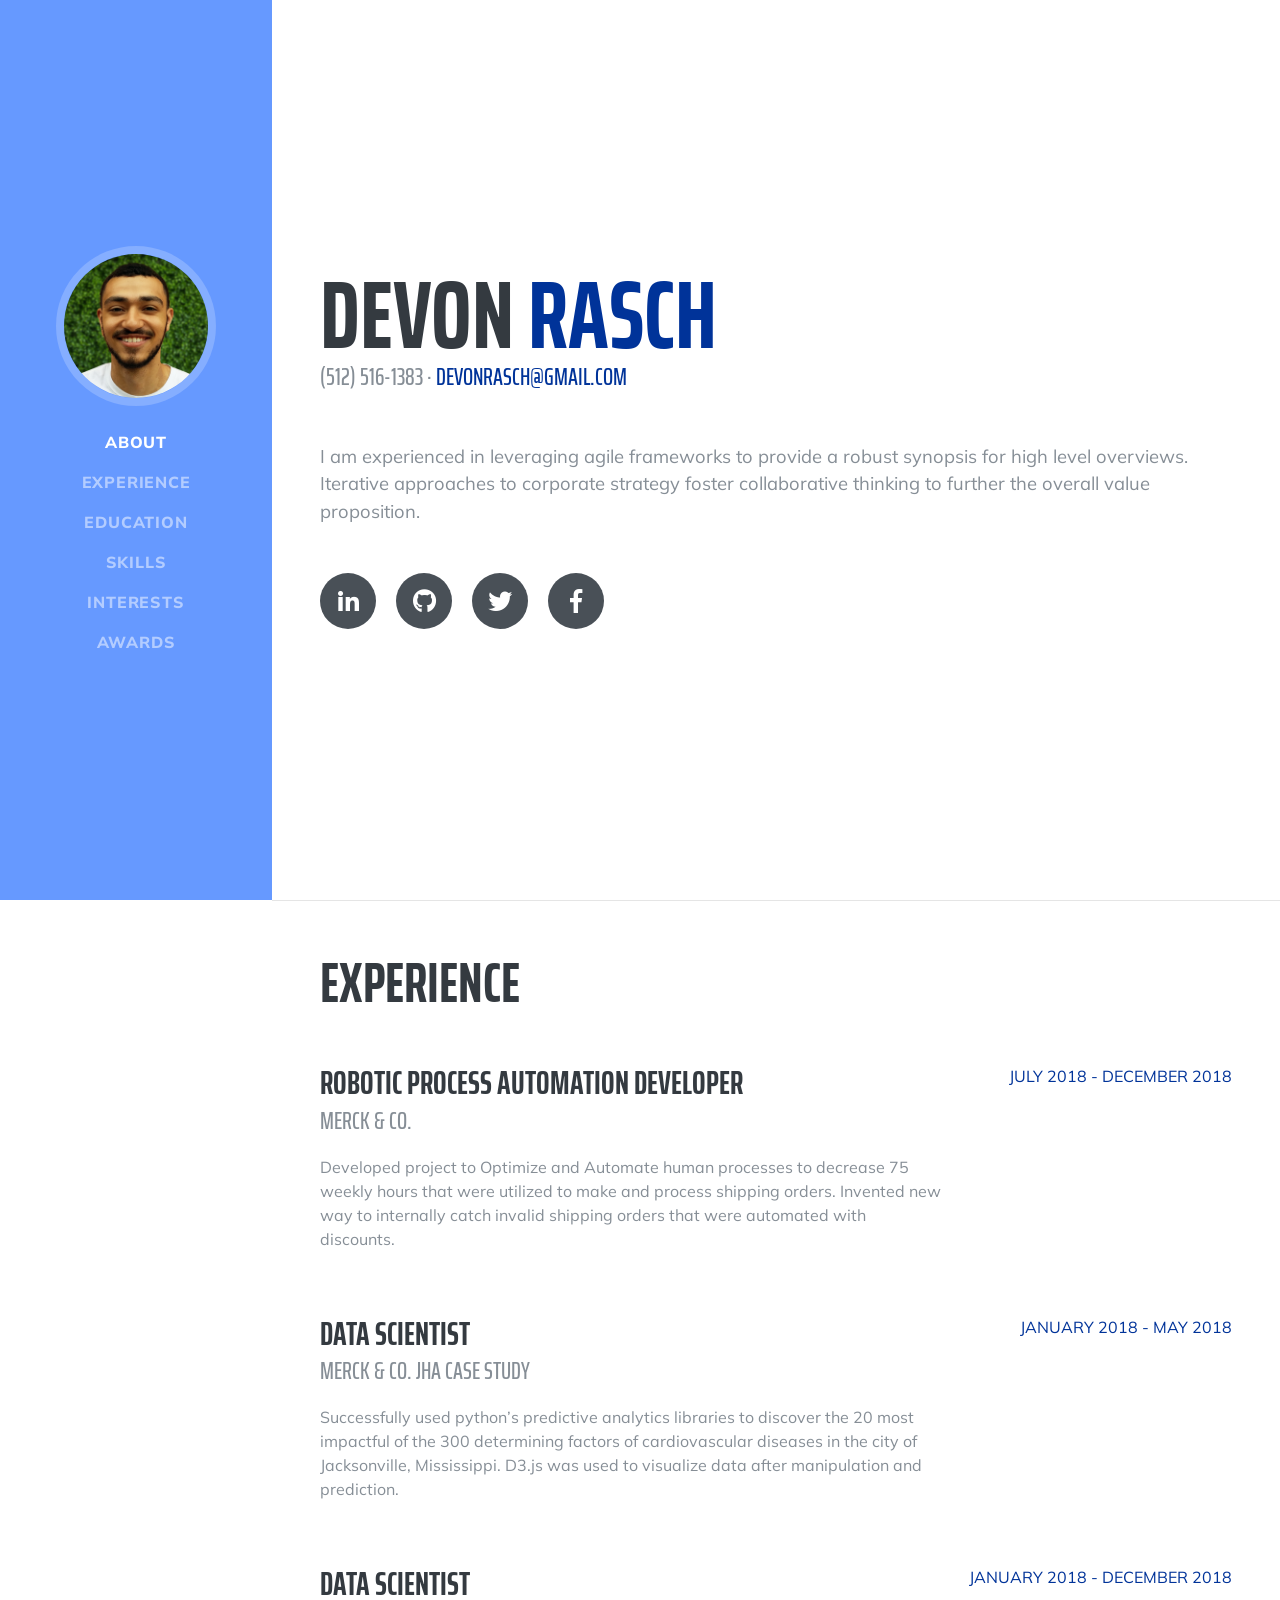
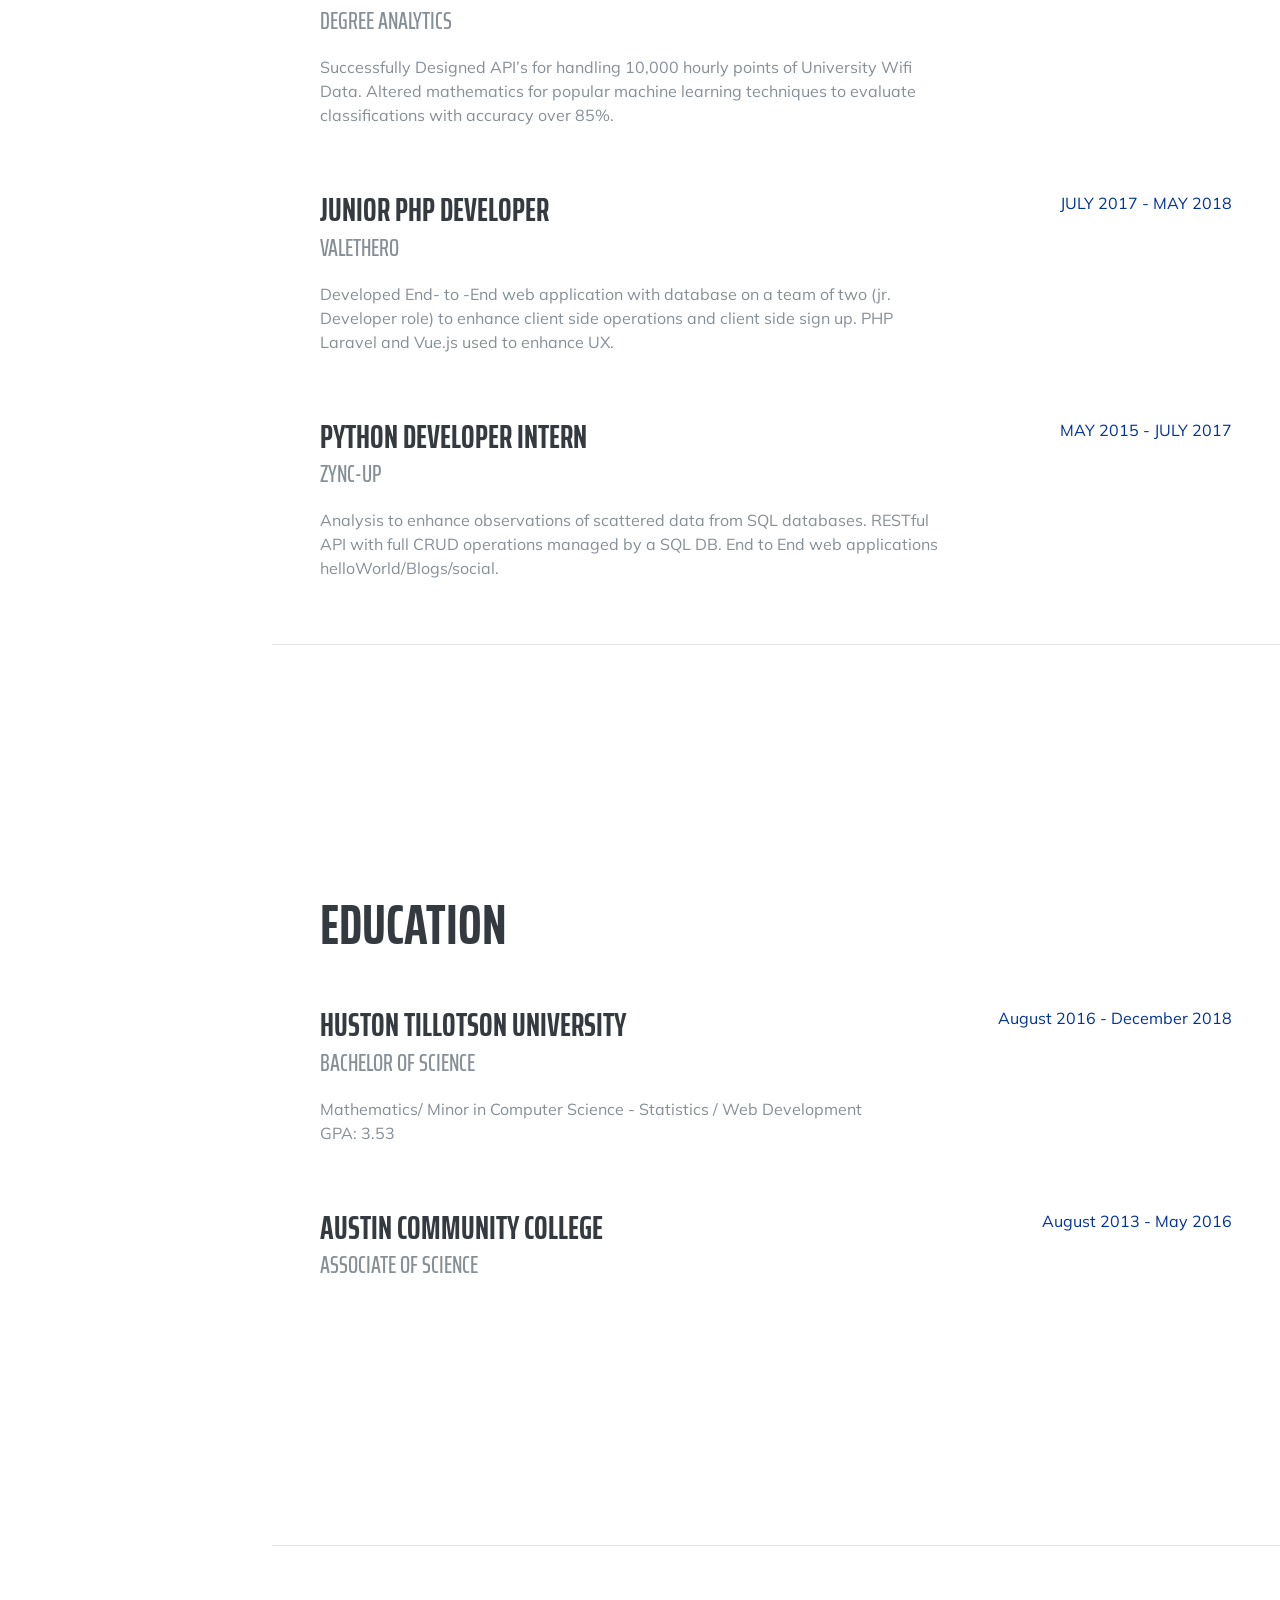
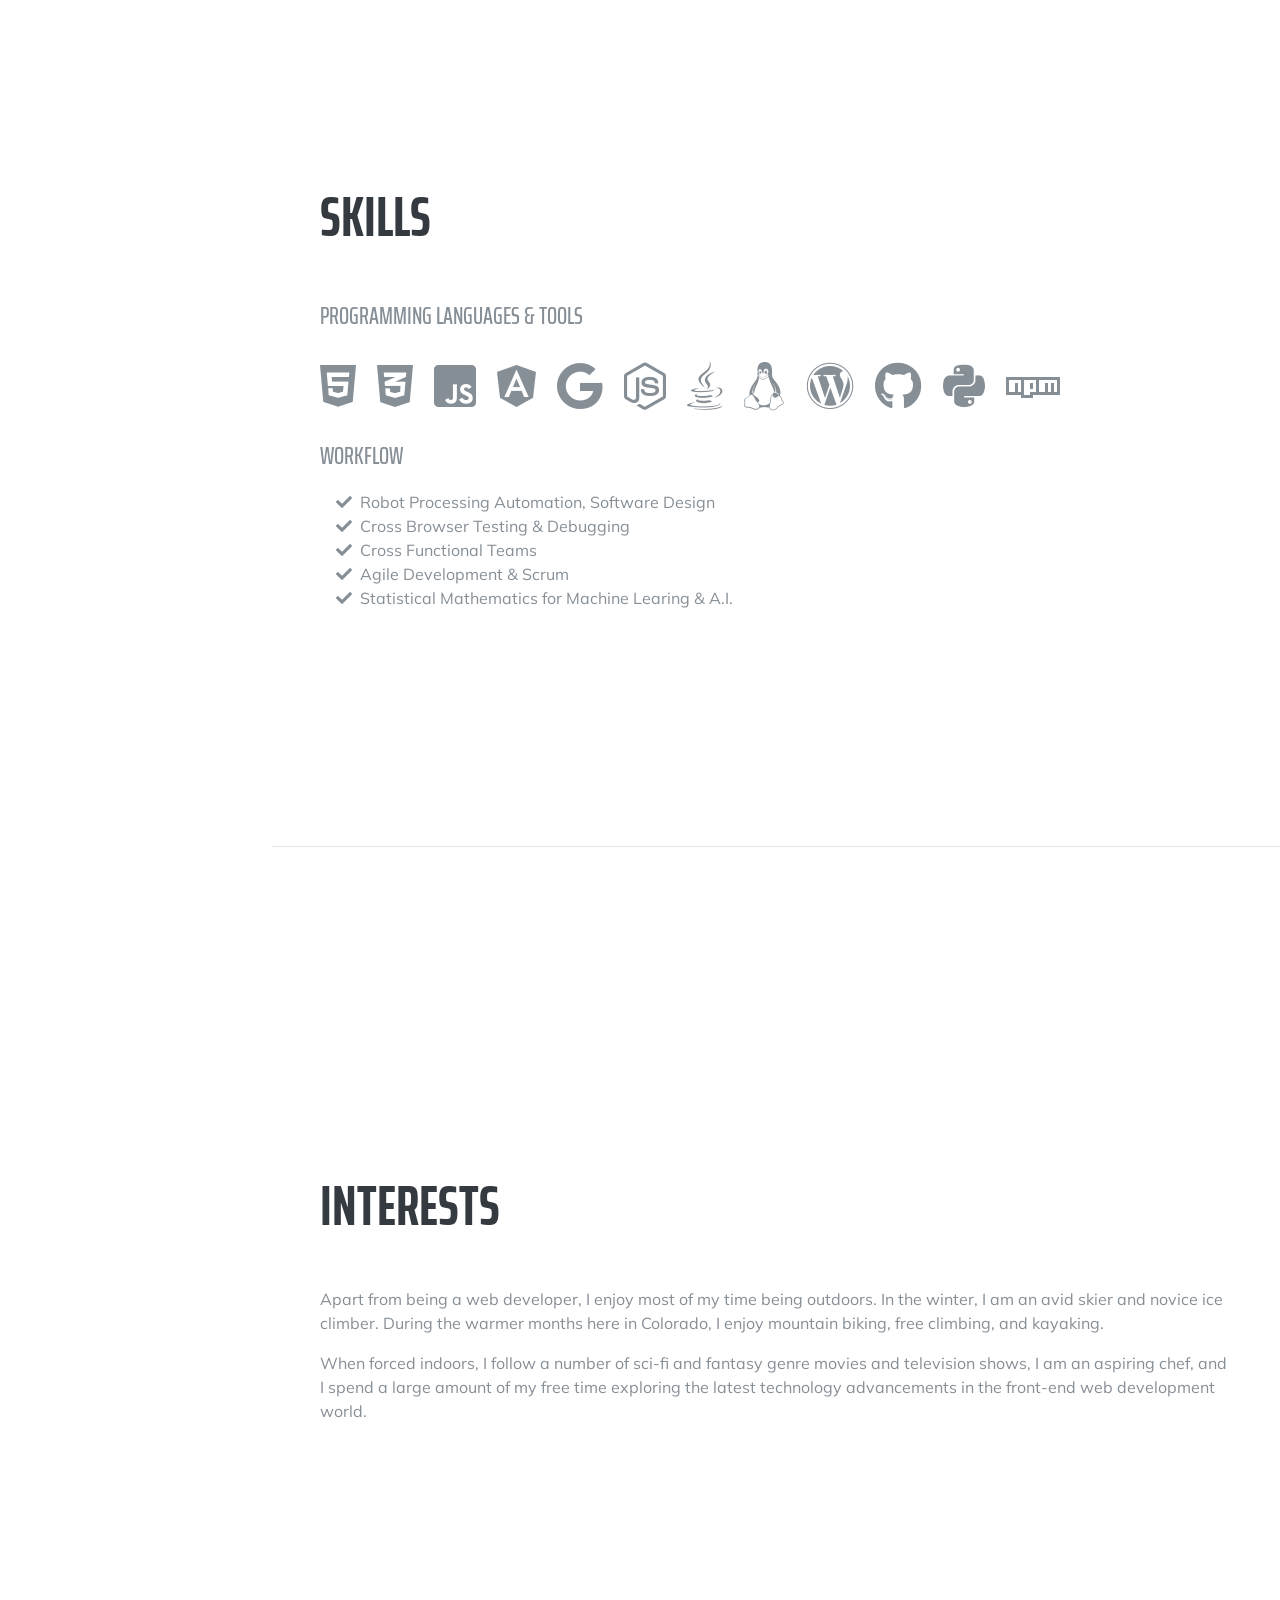
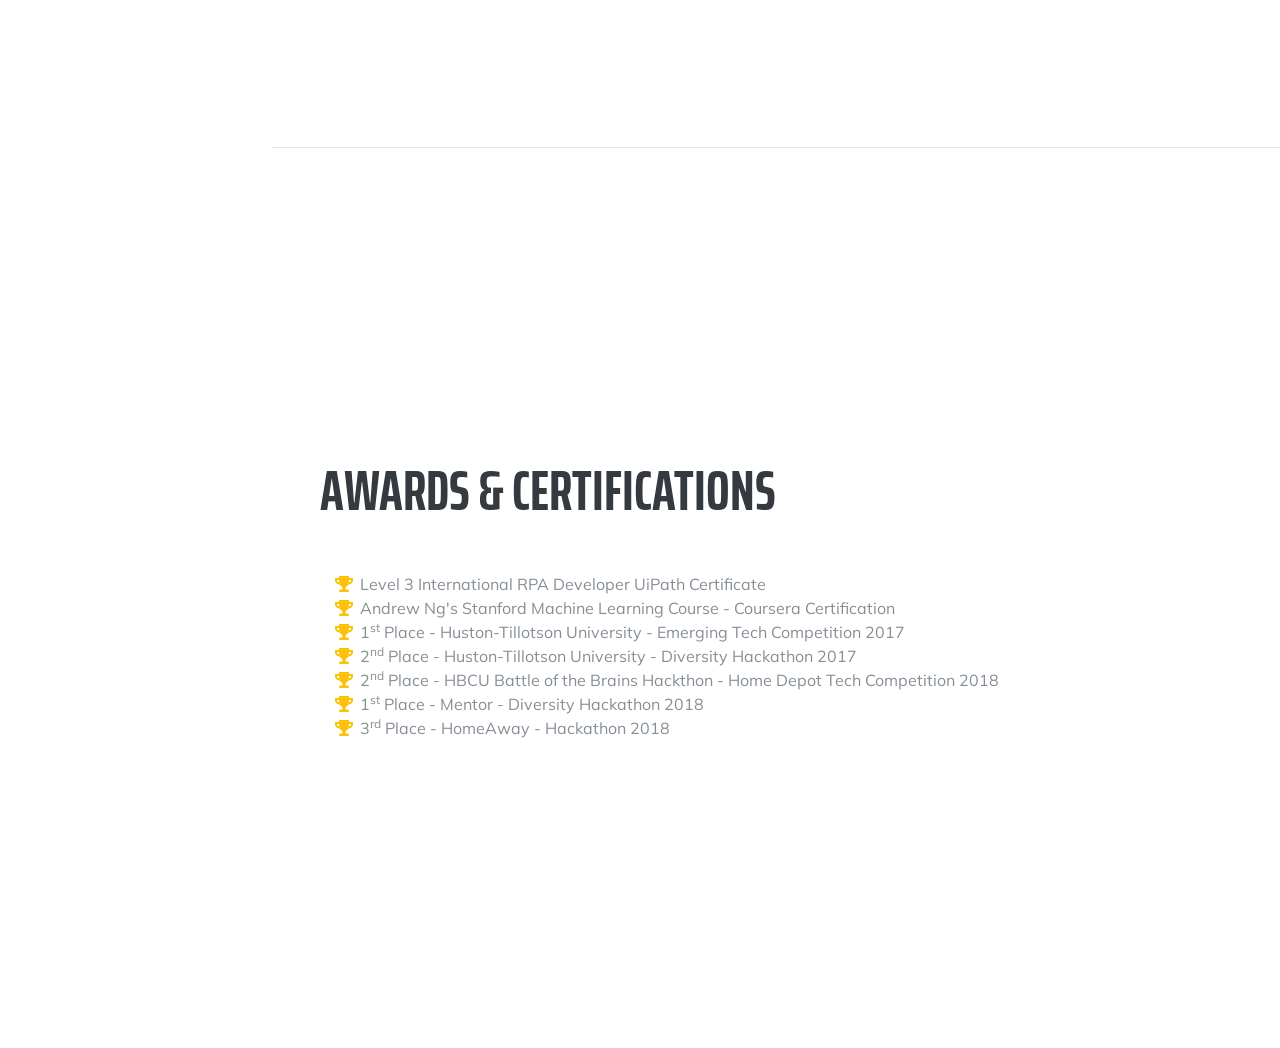
==== index.html @ e02f8abd "deleted address" ====
<!DOCTYPE html>
<html lang="en">

  <head>

    <meta charset="utf-8">
    <meta name="viewport" content="width=device-width, initial-scale=1, shrink-to-fit=no">
    <meta name="description" content="">
    <meta name="author" content="">

    <title>Resume - DeVon Rasch</title>

    <!-- Bootstrap core CSS -->
    <link href="vendor/bootstrap/css/bootstrap.min.css" rel="stylesheet">

    <!-- Custom fonts for this template -->
    <link href="https://fonts.googleapis.com/css?family=Saira+Extra+Condensed:500,700" rel="stylesheet">
    <link href="https://fonts.googleapis.com/css?family=Muli:400,400i,800,800i" rel="stylesheet">
    <link href="vendor/fontawesome-free/css/all.min.css" rel="stylesheet">

    <!-- Custom styles for this template -->
    <link href="css/resume.min.css" rel="stylesheet">

  </head>

  <body id="page-top">

    <nav class="navbar navbar-expand-lg navbar-dark bg-primary fixed-top" id="sideNav">
      <a class="navbar-brand js-scroll-trigger" href="#page-top">
        <span class="d-block d-lg-none">DeVon Rasch</span>
        <span class="d-none d-lg-block">
          <img class="img-fluid img-profile rounded-circle mx-auto mb-2" src="img/gh_profile.png" alt="">
        </span>
      </a>
      <button class="navbar-toggler" type="button" data-toggle="collapse" data-target="#navbarSupportedContent" aria-controls="navbarSupportedContent" aria-expanded="false" aria-label="Toggle navigation">
        <span class="navbar-toggler-icon"></span>
      </button>
      <div class="collapse navbar-collapse" id="navbarSupportedContent">
        <ul class="navbar-nav">
          <li class="nav-item">
            <a class="nav-link js-scroll-trigger" href="#about">About</a>
          </li>
          <li class="nav-item">
            <a class="nav-link js-scroll-trigger" href="#experience">Experience</a>
          </li>
          <li class="nav-item">
            <a class="nav-link js-scroll-trigger" href="#education">Education</a>
          </li>
          <li class="nav-item">
            <a class="nav-link js-scroll-trigger" href="#skills">Skills</a>
          </li>
          <li class="nav-item">
            <a class="nav-link js-scroll-trigger" href="#interests">Interests</a>
          </li>
          <li class="nav-item">
            <a class="nav-link js-scroll-trigger" href="#awards">Awards</a>
          </li>
        </ul>
      </div>
    </nav>

    <div class="container-fluid p-0">

      <section class="resume-section p-3 p-lg-5 d-flex d-column" id="about">
        <div class="my-auto">
          <h1 class="mb-0">DeVon
            <span class="text-primary">Rasch</span>
          </h1>
          <div class="subheading mb-5">(512) 516-1383 ·
            <a href="mailto:name@email.com">devonrasch@gmail.com</a>
          </div>
          <p class="lead mb-5">I am experienced in leveraging agile frameworks to provide a robust synopsis for high level overviews. Iterative approaches to corporate strategy foster collaborative thinking to further the overall value proposition.</p>
          <div class="social-icons">
            <a href="https://www.linkedin.com/in/devonrayrasch/">
              <i class="fab fa-linkedin-in"></i>
            </a>
            <a href="https://www.github.com/zudevon">
              <i class="fab fa-github"></i>
            </a>
            <a href="#">
              <i class="fab fa-twitter"></i>
            </a>
            <a href="https://www.facebook.com/Websites-by-DeVon-212711112813409/?view_public_for=212711112813409">
              <i class="fab fa-facebook-f"></i>
            </a>
          </div>
        </div>
      </section>

      <hr class="m-0">

      <section class="resume-section p-3 p-lg-5 d-flex flex-column" id="experience">
        <div class="my-auto">
          <h2 class="mb-5">Experience</h2>

          <div class="resume-item d-flex flex-column flex-md-row mb-5">
            <div class="resume-content mr-auto">
              <h3 class="mb-0">Robotic Process Automation Developer</h3>
              <div class="subheading mb-3">Merck & Co.</div>
              <p>Developed project to Optimize and Automate human processes to decrease 75 weekly hours that were utilized to make and process shipping orders. Invented new way to internally catch invalid shipping orders that were automated with discounts.</p>
            </div>
            <div class="resume-date text-md-right">
              <span class="text-primary">JULY 2018 - DECEMBER 2018</span>
            </div>
          </div>

          <div class="resume-item d-flex flex-column flex-md-row mb-5">
            <div class="resume-content mr-auto">
              <h3 class="mb-0">Data Scientist</h3>
              <div class="subheading mb-3">Merck & Co. JHA Case Study</div>
              <p>Successfully used python’s predictive analytics libraries to discover the 20 most impactful of the 300 determining factors of cardiovascular diseases in the city of Jacksonville, Mississippi. D3.js was used to visualize data after manipulation and prediction.</p>
            </div>
            <div class="resume-date text-md-right">
              <span class="text-primary">JANUARY 2018 - MAY 2018</span>
            </div>
          </div>

          <div class="resume-item d-flex flex-column flex-md-row mb-5">
            <div class="resume-content mr-auto">
              <h3 class="mb-0">Data Scientist</h3>
              <div class="subheading mb-3">Degree Analytics</div>
              <p>Successfully Designed API’s for handling 10,000 hourly points of University Wifi Data.
              Altered mathematics for popular machine learning techniques to evaluate classifications with accuracy over 85%. </p>
            </div>
            <div class="resume-date text-md-right">
              <span class="text-primary">JANUARY 2018 - DECEMBER 2018</span>
            </div>
          </div>

          <div class="resume-item d-flex flex-column flex-md-row mb-5">
            <div class="resume-content mr-auto">
              <h3 class="mb-0">Junior PHP Developer</h3>
              <div class="subheading mb-3">ValetHero</div>
              <p>Developed End- to -End web application with database on a team of two (jr. Developer role) to enhance client side operations and client side sign up. PHP Laravel and Vue.js used to enhance UX.</p>
            </div>
            <div class="resume-date text-md-right">
              <span class="text-primary">JULY 2017 - MAY 2018</span>
            </div>
          </div>

          <div class="resume-item d-flex flex-column flex-md-row">
            <div class="resume-content mr-auto">
              <h3 class="mb-0">Python Developer Intern</h3>
              <div class="subheading mb-3">Zync-Up</div>
              <p>Analysis to enhance observations of scattered data from SQL databases. RESTful API with full CRUD operations managed by a SQL DB. End to End web applications helloWorld/Blogs/social.</p>
            </div>
            <div class="resume-date text-md-right">
              <span class="text-primary">MAY 2015 - JULY 2017</span>
            </div>
          </div>

        </div>

      </section>

      <hr class="m-0">

      <section class="resume-section p-3 p-lg-5 d-flex flex-column" id="education">
        <div class="my-auto">
          <h2 class="mb-5">Education</h2>

          <div class="resume-item d-flex flex-column flex-md-row mb-5">
            <div class="resume-content mr-auto">
              <h3 class="mb-0">Huston Tillotson University</h3>
              <div class="subheading mb-3">Bachelor of Science</div>
              <div>Mathematics/ Minor in Computer Science - Statistics / Web Development</div>
              <p>GPA: 3.53</p>
            </div>
            <div class="resume-date text-md-right">
              <span class="text-primary">August 2016 - December 2018</span>
            </div>
          </div>

          <div class="resume-item d-flex flex-column flex-md-row">
            <div class="resume-content mr-auto">
              <h3 class="mb-0">Austin Community College</h3>
              <div class="subheading mb-3">Associate of Science</div>
              <p></p>
            </div>
            <div class="resume-date text-md-right">
              <span class="text-primary">August 2013 - May 2016</span>
            </div>
          </div>

        </div>
      </section>

      <hr class="m-0">

      <section class="resume-section p-3 p-lg-5 d-flex flex-column" id="skills">
        <div class="my-auto">
          <h2 class="mb-5">Skills</h2>

          <div class="subheading mb-3">Programming Languages &amp; Tools</div>
          <ul class="list-inline dev-icons">
            <li class="list-inline-item">
              <i class="fab fa-html5"></i>
            </li>
            <li class="list-inline-item">
              <i class="fab fa-css3-alt"></i>
            </li>
            <li class="list-inline-item">
              <i class="fab fa-js-square"></i>
            </li>
            <li class="list-inline-item">
              <i class="fab fa-angular"></i>
            </li>
            <li class="list-inline-item">
              <i class="fab fa-google"></i>
            </li>
            <li class="list-inline-item">
              <i class="fab fa-node-js"></i>
            </li>
            <li class="list-inline-item">
              <i class="fab fa-java"></i>
            </li>
            <li class="list-inline-item">
              <i class="fab fa-linux"></i>
            </li>
            <li class="list-inline-item">
              <i class="fab fa-wordpress"></i>
            </li>
            <li class="list-inline-item">
              <i class="fab fa-github"></i>
            </li>
            <li class="list-inline-item">
              <i class="fab fa-python"></i>
            </li>
            <li class="list-inline-item">
              <i class="fab fa-npm"></i>
            </li>
          </ul>

          <div class="subheading mb-3">Workflow</div>
          <ul class="fa-ul mb-0">
            <li>
              <i class="fa-li fa fa-check"></i>
              Robot Processing Automation, Software Design</li>
            <li>
              <i class="fa-li fa fa-check"></i>
              Cross Browser Testing &amp; Debugging</li>
            <li>
              <i class="fa-li fa fa-check"></i>
              Cross Functional Teams</li>
            <li>
              <i class="fa-li fa fa-check"></i>
              Agile Development &amp; Scrum</li>
            <li>
              <i class="fa-li fa fa-check"></i>
              Statistical Mathematics for Machine Learing &amp; A.I.</li>
          </ul>
        </div>
      </section>

      <hr class="m-0">

      <section class="resume-section p-3 p-lg-5 d-flex flex-column" id="interests">
        <div class="my-auto">
          <h2 class="mb-5">Interests</h2>
          <p>Apart from being a web developer, I enjoy most of my time being outdoors. In the winter, I am an avid skier and novice ice climber. During the warmer months here in Colorado, I enjoy mountain biking, free climbing, and kayaking.</p>
          <p class="mb-0">When forced indoors, I follow a number of sci-fi and fantasy genre movies and television shows, I am an aspiring chef, and I spend a large amount of my free time exploring the latest technology advancements in the front-end web development world.</p>
        </div>
      </section>

      <hr class="m-0">

      <section class="resume-section p-3 p-lg-5 d-flex flex-column" id="awards">
        <div class="my-auto">
          <h2 class="mb-5">Awards &amp; Certifications</h2>
          <ul class="fa-ul mb-0">
            <li>
              <i class="fa-li fa fa-trophy text-warning"></i>
              Level 3 International RPA Developer UiPath Certificate</li>
            <li>
              <i class="fa-li fa fa-trophy text-warning"></i>
              Andrew Ng's Stanford Machine Learning Course - Coursera Certification</li>
            <li>
              <i class="fa-li fa fa-trophy text-warning"></i>
              1<sup>st</sup>
              Place - Huston-Tillotson University - Emerging Tech Competition 2017</li>
            <li>
              <i class="fa-li fa fa-trophy text-warning"></i>
              2<sup>nd</sup>
              Place - Huston-Tillotson University - Diversity Hackathon 2017</li>
            <li>
              <i class="fa-li fa fa-trophy text-warning"></i>
              2<sup>nd</sup>
              Place - HBCU Battle of the Brains Hackthon - Home Depot Tech Competition 2018</li>
            <li>
              <i class="fa-li fa fa-trophy text-warning"></i>
              1<sup>st</sup>
              Place - Mentor - Diversity Hackathon 2018</li>
            <li>
              <i class="fa-li fa fa-trophy text-warning"></i>
              3<sup>rd</sup>
              Place - HomeAway - Hackathon 2018</li>
          </ul>
        </div>
      </section>

    </div>

    <!-- Bootstrap core JavaScript -->
    <script src="vendor/jquery/jquery.min.js"></script>
    <script src="vendor/bootstrap/js/bootstrap.bundle.min.js"></script>

    <!-- Plugin JavaScript -->
    <script src="vendor/jquery-easing/jquery.easing.min.js"></script>

    <!-- Custom scripts for this template -->
    <script src="js/resume.min.js"></script>

  </body>

</html>
---- vendor/fontawesome-free/css/all.min.css ----
/*!
 * Font Awesome Free 5.3.1 by @fontawesome - https://fontawesome.com
 * License - https://fontawesome.com/license/free (Icons: CC BY 4.0, Fonts: SIL OFL 1.1, Code: MIT License)
 */
.fa,.fab,.fal,.far,.fas{-moz-osx-font-smoothing:grayscale;-webkit-font-smoothing:antialiased;display:inline-block;font-style:normal;font-variant:normal;text-rendering:auto;line-height:1}.fa-lg{font-size:1.33333em;line-height:.75em;vertical-align:-.0667em}.fa-xs{font-size:.75em}.fa-sm{font-size:.875em}.fa-1x{font-size:1em}.fa-2x{font-size:2em}.fa-3x{font-size:3em}.fa-4x{font-size:4em}.fa-5x{font-size:5em}.fa-6x{font-size:6em}.fa-7x{font-size:7em}.fa-8x{font-size:8em}.fa-9x{font-size:9em}.fa-10x{font-size:10em}.fa-fw{text-align:center;width:1.25em}.fa-ul{list-style-type:none;margin-left:2.5em;padding-left:0}.fa-ul>li{position:relative}.fa-li{left:-2em;position:absolute;text-align:center;width:2em;line-height:inherit}.fa-border{border:.08em solid #eee;border-radius:.1em;padding:.2em .25em .15em}.fa-pull-left{float:left}.fa-pull-right{float:right}.fa.fa-pull-left,.fab.fa-pull-left,.fal.fa-pull-left,.far.fa-pull-left,.fas.fa-pull-left{margin-right:.3em}.fa.fa-pull-right,.fab.fa-pull-right,.fal.fa-pull-right,.far.fa-pull-right,.fas.fa-pull-right{margin-left:.3em}.fa-spin{animation:fa-spin 2s infinite linear}.fa-pulse{animation:fa-spin 1s infinite steps(8)}@keyframes fa-spin{0%{transform:rotate(0deg)}to{transform:rotate(1turn)}}.fa-rotate-90{-ms-filter:"progid:DXImageTransform.Microsoft.BasicImage(rotation=1)";transform:rotate(90deg)}.fa-rotate-180{-ms-filter:"progid:DXImageTransform.Microsoft.BasicImage(rotation=2)";transform:rotate(180deg)}.fa-rotate-270{-ms-filter:"progid:DXImageTransform.Microsoft.BasicImage(rotation=3)";transform:rotate(270deg)}.fa-flip-horizontal{-ms-filter:"progid:DXImageTransform.Microsoft.BasicImage(rotation=0, mirror=1)";transform:scaleX(-1)}.fa-flip-vertical{transform:scaleY(-1)}.fa-flip-horizontal.fa-flip-vertical,.fa-flip-vertical{-ms-filter:"progid:DXImageTransform.Microsoft.BasicImage(rotation=2, mirror=1)"}.fa-flip-horizontal.fa-flip-vertical{transform:scale(-1)}:root .fa-flip-horizontal,:root .fa-flip-vertical,:root .fa-rotate-90,:root .fa-rotate-180,:root .fa-rotate-270{-webkit-filter:none;filter:none}.fa-stack{display:inline-block;height:2em;line-height:2em;position:relative;vertical-align:middle;width:2em}.fa-stack-1x,.fa-stack-2x{left:0;position:absolute;text-align:center;width:100%}.fa-stack-1x{line-height:inherit}.fa-stack-2x{font-size:2em}.fa-inverse{color:#fff}.fa-500px:before{content:"\f26e"}.fa-accessible-icon:before{content:"\f368"}.fa-accusoft:before{content:"\f369"}.fa-ad:before{content:"\f641"}.fa-address-book:before{content:"\f2b9"}.fa-address-card:before{content:"\f2bb"}.fa-adjust:before{content:"\f042"}.fa-adn:before{content:"\f170"}.fa-adversal:before{content:"\f36a"}.fa-affiliatetheme:before{content:"\f36b"}.fa-air-freshener:before{content:"\f5d0"}.fa-algolia:before{content:"\f36c"}.fa-align-center:before{content:"\f037"}.fa-align-justify:before{content:"\f039"}.fa-align-left:before{content:"\f036"}.fa-align-right:before{content:"\f038"}.fa-alipay:before{content:"\f642"}.fa-allergies:before{content:"\f461"}.fa-amazon:before{content:"\f270"}.fa-amazon-pay:before{content:"\f42c"}.fa-ambulance:before{content:"\f0f9"}.fa-american-sign-language-interpreting:before{content:"\f2a3"}.fa-amilia:before{content:"\f36d"}.fa-anchor:before{content:"\f13d"}.fa-android:before{content:"\f17b"}.fa-angellist:before{content:"\f209"}.fa-angle-double-down:before{content:"\f103"}.fa-angle-double-left:before{content:"\f100"}.fa-angle-double-right:before{content:"\f101"}.fa-angle-double-up:before{content:"\f102"}.fa-angle-down:before{content:"\f107"}.fa-angle-left:before{content:"\f104"}.fa-angle-right:before{content:"\f105"}.fa-angle-up:before{content:"\f106"}.fa-angry:before{content:"\f556"}.fa-angrycreative:before{content:"\f36e"}.fa-angular:before{content:"\f420"}.fa-ankh:before{content:"\f644"}.fa-app-store:before{content:"\f36f"}.fa-app-store-ios:before{content:"\f370"}.fa-apper:before{content:"\f371"}.fa-apple:before{content:"\f179"}.fa-apple-alt:before{content:"\f5d1"}.fa-apple-pay:before{content:"\f415"}.fa-archive:before{content:"\f187"}.fa-archway:before{content:"\f557"}.fa-arrow-alt-circle-down:before{content:"\f358"}.fa-arrow-alt-circle-left:before{content:"\f359"}.fa-arrow-alt-circle-right:before{content:"\f35a"}.fa-arrow-alt-circle-up:before{content:"\f35b"}.fa-arrow-circle-down:before{content:"\f0ab"}.fa-arrow-circle-left:before{content:"\f0a8"}.fa-arrow-circle-right:before{content:"\f0a9"}.fa-arrow-circle-up:before{content:"\f0aa"}.fa-arrow-down:before{content:"\f063"}.fa-arrow-left:before{content:"\f060"}.fa-arrow-right:before{content:"\f061"}.fa-arrow-up:before{content:"\f062"}.fa-arrows-alt:before{content:"\f0b2"}.fa-arrows-alt-h:before{content:"\f337"}.fa-arrows-alt-v:before{content:"\f338"}.fa-assistive-listening-systems:before{content:"\f2a2"}.fa-asterisk:before{content:"\f069"}.fa-asymmetrik:before{content:"\f372"}.fa-at:before{content:"\f1fa"}.fa-atlas:before{content:"\f558"}.fa-atom:before{content:"\f5d2"}.fa-audible:before{content:"\f373"}.fa-audio-description:before{content:"\f29e"}.fa-autoprefixer:before{content:"\f41c"}.fa-avianex:before{content:"\f374"}.fa-aviato:before{content:"\f421"}.fa-award:before{content:"\f559"}.fa-aws:before{content:"\f375"}.fa-backspace:before{content:"\f55a"}.fa-backward:before{content:"\f04a"}.fa-balance-scale:before{content:"\f24e"}.fa-ban:before{content:"\f05e"}.fa-band-aid:before{content:"\f462"}.fa-bandcamp:before{content:"\f2d5"}.fa-barcode:before{content:"\f02a"}.fa-bars:before{content:"\f0c9"}.fa-baseball-ball:before{content:"\f433"}.fa-basketball-ball:before{content:"\f434"}.fa-bath:before{content:"\f2cd"}.fa-battery-empty:before{content:"\f244"}.fa-battery-full:before{content:"\f240"}.fa-battery-half:before{content:"\f242"}.fa-battery-quarter:before{content:"\f243"}.fa-battery-three-quarters:before{content:"\f241"}.fa-bed:before{content:"\f236"}.fa-beer:before{content:"\f0fc"}.fa-behance:before{content:"\f1b4"}.fa-behance-square:before{content:"\f1b5"}.fa-bell:before{content:"\f0f3"}.fa-bell-slash:before{content:"\f1f6"}.fa-bezier-curve:before{content:"\f55b"}.fa-bible:before{content:"\f647"}.fa-bicycle:before{content:"\f206"}.fa-bimobject:before{content:"\f378"}.fa-binoculars:before{content:"\f1e5"}.fa-birthday-cake:before{content:"\f1fd"}.fa-bitbucket:before{content:"\f171"}.fa-bitcoin:before{content:"\f379"}.fa-bity:before{content:"\f37a"}.fa-black-tie:before{content:"\f27e"}.fa-blackberry:before{content:"\f37b"}.fa-blender:before{content:"\f517"}.fa-blind:before{content:"\f29d"}.fa-blogger:before{content:"\f37c"}.fa-blogger-b:before{content:"\f37d"}.fa-bluetooth:before{content:"\f293"}.fa-bluetooth-b:before{content:"\f294"}.fa-bold:before{content:"\f032"}.fa-bolt:before{content:"\f0e7"}.fa-bomb:before{content:"\f1e2"}.fa-bone:before{content:"\f5d7"}.fa-bong:before{content:"\f55c"}.fa-book:before{content:"\f02d"}.fa-book-open:before{content:"\f518"}.fa-book-reader:before{content:"\f5da"}.fa-bookmark:before{content:"\f02e"}.fa-bowling-ball:before{content:"\f436"}.fa-box:before{content:"\f466"}.fa-box-open:before{content:"\f49e"}.fa-boxes:before{content:"\f468"}.fa-braille:before{content:"\f2a1"}.fa-brain:before{content:"\f5dc"}.fa-briefcase:before{content:"\f0b1"}.fa-briefcase-medical:before{content:"\f469"}.fa-broadcast-tower:before{content:"\f519"}.fa-broom:before{content:"\f51a"}.fa-brush:before{content:"\f55d"}.fa-btc:before{content:"\f15a"}.fa-bug:before{content:"\f188"}.fa-building:before{content:"\f1ad"}.fa-bullhorn:before{content:"\f0a1"}.fa-bullseye:before{content:"\f140"}.fa-burn:before{content:"\f46a"}.fa-buromobelexperte:before{content:"\f37f"}.fa-bus:before{content:"\f207"}.fa-bus-alt:before{content:"\f55e"}.fa-business-time:before{content:"\f64a"}.fa-buysellads:before{content:"\f20d"}.fa-calculator:before{content:"\f1ec"}.fa-calendar:before{content:"\f133"}.fa-calendar-alt:before{content:"\f073"}.fa-calendar-check:before{content:"\f274"}.fa-calendar-minus:before{content:"\f272"}.fa-calendar-plus:before{content:"\f271"}.fa-calendar-times:before{content:"\f273"}.fa-camera:before{content:"\f030"}.fa-camera-retro:before{content:"\f083"}.fa-cannabis:before{content:"\f55f"}.fa-capsules:before{content:"\f46b"}.fa-car:before{content:"\f1b9"}.fa-car-alt:before{content:"\f5de"}.fa-car-battery:before{content:"\f5df"}.fa-car-crash:before{content:"\f5e1"}.fa-car-side:before{content:"\f5e4"}.fa-caret-down:before{content:"\f0d7"}.fa-caret-left:before{content:"\f0d9"}.fa-caret-right:before{content:"\f0da"}.fa-caret-square-down:before{content:"\f150"}.fa-caret-square-left:before{content:"\f191"}.fa-caret-square-right:before{content:"\f152"}.fa-caret-square-up:before{content:"\f151"}.fa-caret-up:before{content:"\f0d8"}.fa-cart-arrow-down:before{content:"\f218"}.fa-cart-plus:before{content:"\f217"}.fa-cc-amazon-pay:before{content:"\f42d"}.fa-cc-amex:before{content:"\f1f3"}.fa-cc-apple-pay:before{content:"\f416"}.fa-cc-diners-club:before{content:"\f24c"}.fa-cc-discover:before{content:"\f1f2"}.fa-cc-jcb:before{content:"\f24b"}.fa-cc-mastercard:before{content:"\f1f1"}.fa-cc-paypal:before{content:"\f1f4"}.fa-cc-stripe:before{content:"\f1f5"}.fa-cc-visa:before{content:"\f1f0"}.fa-centercode:before{content:"\f380"}.fa-certificate:before{content:"\f0a3"}.fa-chalkboard:before{content:"\f51b"}.fa-chalkboard-teacher:before{content:"\f51c"}.fa-charging-station:before{content:"\f5e7"}.fa-chart-area:before{content:"\f1fe"}.fa-chart-bar:before{content:"\f080"}.fa-chart-line:before{content:"\f201"}.fa-chart-pie:before{content:"\f200"}.fa-check:before{content:"\f00c"}.fa-check-circle:before{content:"\f058"}.fa-check-double:before{content:"\f560"}.fa-check-square:before{content:"\f14a"}.fa-chess:before{content:"\f439"}.fa-chess-bishop:before{content:"\f43a"}.fa-chess-board:before{content:"\f43c"}.fa-chess-king:before{content:"\f43f"}.fa-chess-knight:before{content:"\f441"}.fa-chess-pawn:before{content:"\f443"}.fa-chess-queen:before{content:"\f445"}.fa-chess-rook:before{content:"\f447"}.fa-chevron-circle-down:before{content:"\f13a"}.fa-chevron-circle-left:before{content:"\f137"}.fa-chevron-circle-right:before{content:"\f138"}.fa-chevron-circle-up:before{content:"\f139"}.fa-chevron-down:before{content:"\f078"}.fa-chevron-left:before{content:"\f053"}.fa-chevron-right:before{content:"\f054"}.fa-chevron-up:before{content:"\f077"}.fa-child:before{content:"\f1ae"}.fa-chrome:before{content:"\f268"}.fa-church:before{content:"\f51d"}.fa-circle:before{content:"\f111"}.fa-circle-notch:before{content:"\f1ce"}.fa-city:before{content:"\f64f"}.fa-clipboard:before{content:"\f328"}.fa-clipboard-check:before{content:"\f46c"}.fa-clipboard-list:before{content:"\f46d"}.fa-clock:before{content:"\f017"}.fa-clone:before{content:"\f24d"}.fa-closed-captioning:before{content:"\f20a"}.fa-cloud:before{content:"\f0c2"}.fa-cloud-download-alt:before{content:"\f381"}.fa-cloud-upload-alt:before{content:"\f382"}.fa-cloudscale:before{content:"\f383"}.fa-cloudsmith:before{content:"\f384"}.fa-cloudversify:before{content:"\f385"}.fa-cocktail:before{content:"\f561"}.fa-code:before{content:"\f121"}.fa-code-branch:before{content:"\f126"}.fa-codepen:before{content:"\f1cb"}.fa-codiepie:before{content:"\f284"}.fa-coffee:before{content:"\f0f4"}.fa-cog:before{content:"\f013"}.fa-cogs:before{content:"\f085"}.fa-coins:before{content:"\f51e"}.fa-columns:before{content:"\f0db"}.fa-comment:before{content:"\f075"}.fa-comment-alt:before{content:"\f27a"}.fa-comment-dollar:before{content:"\f651"}.fa-comment-dots:before{content:"\f4ad"}.fa-comment-slash:before{content:"\f4b3"}.fa-comments:before{content:"\f086"}.fa-comments-dollar:before{content:"\f653"}.fa-compact-disc:before{content:"\f51f"}.fa-compass:before{content:"\f14e"}.fa-compress:before{content:"\f066"}.fa-concierge-bell:before{content:"\f562"}.fa-connectdevelop:before{content:"\f20e"}.fa-contao:before{content:"\f26d"}.fa-cookie:before{content:"\f563"}.fa-cookie-bite:before{content:"\f564"}.fa-copy:before{content:"\f0c5"}.fa-copyright:before{content:"\f1f9"}.fa-couch:before{content:"\f4b8"}.fa-cpanel:before{content:"\f388"}.fa-creative-commons:before{content:"\f25e"}.fa-creative-commons-by:before{content:"\f4e7"}.fa-creative-commons-nc:before{content:"\f4e8"}.fa-creative-commons-nc-eu:before{content:"\f4e9"}.fa-creative-commons-nc-jp:before{content:"\f4ea"}.fa-creative-commons-nd:before{content:"\f4eb"}.fa-creative-commons-pd:before{content:"\f4ec"}.fa-creative-commons-pd-alt:before{content:"\f4ed"}.fa-creative-commons-remix:before{content:"\f4ee"}.fa-creative-commons-sa:before{content:"\f4ef"}.fa-creative-commons-sampling:before{content:"\f4f0"}.fa-creative-commons-sampling-plus:before{content:"\f4f1"}.fa-creative-commons-share:before{content:"\f4f2"}.fa-credit-card:before{content:"\f09d"}.fa-crop:before{content:"\f125"}.fa-crop-alt:before{content:"\f565"}.fa-cross:before{content:"\f654"}.fa-crosshairs:before{content:"\f05b"}.fa-crow:before{content:"\f520"}.fa-crown:before{content:"\f521"}.fa-css3:before{content:"\f13c"}.fa-css3-alt:before{content:"\f38b"}.fa-cube:before{content:"\f1b2"}.fa-cubes:before{content:"\f1b3"}.fa-cut:before{content:"\f0c4"}.fa-cuttlefish:before{content:"\f38c"}.fa-d-and-d:before{content:"\f38d"}.fa-dashcube:before{content:"\f210"}.fa-database:before{content:"\f1c0"}.fa-deaf:before{content:"\f2a4"}.fa-delicious:before{content:"\f1a5"}.fa-deploydog:before{content:"\f38e"}.fa-deskpro:before{content:"\f38f"}.fa-desktop:before{content:"\f108"}.fa-deviantart:before{content:"\f1bd"}.fa-dharmachakra:before{content:"\f655"}.fa-diagnoses:before{content:"\f470"}.fa-dice:before{content:"\f522"}.fa-dice-five:before{content:"\f523"}.fa-dice-four:before{content:"\f524"}.fa-dice-one:before{content:"\f525"}.fa-dice-six:before{content:"\f526"}.fa-dice-three:before{content:"\f527"}.fa-dice-two:before{content:"\f528"}.fa-digg:before{content:"\f1a6"}.fa-digital-ocean:before{content:"\f391"}.fa-digital-tachograph:before{content:"\f566"}.fa-directions:before{content:"\f5eb"}.fa-discord:before{content:"\f392"}.fa-discourse:before{content:"\f393"}.fa-divide:before{content:"\f529"}.fa-dizzy:before{content:"\f567"}.fa-dna:before{content:"\f471"}.fa-dochub:before{content:"\f394"}.fa-docker:before{content:"\f395"}.fa-dollar-sign:before{content:"\f155"}.fa-dolly:before{content:"\f472"}.fa-dolly-flatbed:before{content:"\f474"}.fa-donate:before{content:"\f4b9"}.fa-door-closed:before{content:"\f52a"}.fa-door-open:before{content:"\f52b"}.fa-dot-circle:before{content:"\f192"}.fa-dove:before{content:"\f4ba"}.fa-download:before{content:"\f019"}.fa-draft2digital:before{content:"\f396"}.fa-drafting-compass:before{content:"\f568"}.fa-draw-polygon:before{content:"\f5ee"}.fa-dribbble:before{content:"\f17d"}.fa-dribbble-square:before{content:"\f397"}.fa-dropbox:before{content:"\f16b"}.fa-drum:before{content:"\f569"}.fa-drum-steelpan:before{content:"\f56a"}.fa-drupal:before{content:"\f1a9"}.fa-dumbbell:before{content:"\f44b"}.fa-dyalog:before{content:"\f399"}.fa-earlybirds:before{content:"\f39a"}.fa-ebay:before{content:"\f4f4"}.fa-edge:before{content:"\f282"}.fa-edit:before{content:"\f044"}.fa-eject:before{content:"\f052"}.fa-elementor:before{content:"\f430"}.fa-ellipsis-h:before{content:"\f141"}.fa-ellipsis-v:before{content:"\f142"}.fa-ello:before{content:"\f5f1"}.fa-ember:before{content:"\f423"}.fa-empire:before{content:"\f1d1"}.fa-envelope:before{content:"\f0e0"}.fa-envelope-open:before{content:"\f2b6"}.fa-envelope-open-text:before{content:"\f658"}.fa-envelope-square:before{content:"\f199"}.fa-envira:before{content:"\f299"}.fa-equals:before{content:"\f52c"}.fa-eraser:before{content:"\f12d"}.fa-erlang:before{content:"\f39d"}.fa-ethereum:before{content:"\f42e"}.fa-etsy:before{content:"\f2d7"}.fa-euro-sign:before{content:"\f153"}.fa-exchange-alt:before{content:"\f362"}.fa-exclamation:before{content:"\f12a"}.fa-exclamation-circle:before{content:"\f06a"}.fa-exclamation-triangle:before{content:"\f071"}.fa-expand:before{content:"\f065"}.fa-expand-arrows-alt:before{content:"\f31e"}.fa-expeditedssl:before{content:"\f23e"}.fa-external-link-alt:before{content:"\f35d"}.fa-external-link-square-alt:before{content:"\f360"}.fa-eye:before{content:"\f06e"}.fa-eye-dropper:before{content:"\f1fb"}.fa-eye-slash:before{content:"\f070"}.fa-facebook:before{content:"\f09a"}.fa-facebook-f:before{content:"\f39e"}.fa-facebook-messenger:before{content:"\f39f"}.fa-facebook-square:before{content:"\f082"}.fa-fast-backward:before{content:"\f049"}.fa-fast-forward:before{content:"\f050"}.fa-fax:before{content:"\f1ac"}.fa-feather:before{content:"\f52d"}.fa-feather-alt:before{content:"\f56b"}.fa-female:before{content:"\f182"}.fa-fighter-jet:before{content:"\f0fb"}.fa-file:before{content:"\f15b"}.fa-file-alt:before{content:"\f15c"}.fa-file-archive:before{content:"\f1c6"}.fa-file-audio:before{content:"\f1c7"}.fa-file-code:before{content:"\f1c9"}.fa-file-contract:before{content:"\f56c"}.fa-file-download:before{content:"\f56d"}.fa-file-excel:before{content:"\f1c3"}.fa-file-export:before{content:"\f56e"}.fa-file-image:before{content:"\f1c5"}.fa-file-import:before{content:"\f56f"}.fa-file-invoice:before{content:"\f570"}.fa-file-invoice-dollar:before{content:"\f571"}.fa-file-medical:before{content:"\f477"}.fa-file-medical-alt:before{content:"\f478"}.fa-file-pdf:before{content:"\f1c1"}.fa-file-powerpoint:before{content:"\f1c4"}.fa-file-prescription:before{content:"\f572"}.fa-file-signature:before{content:"\f573"}.fa-file-upload:before{content:"\f574"}.fa-file-video:before{content:"\f1c8"}.fa-file-word:before{content:"\f1c2"}.fa-fill:before{content:"\f575"}.fa-fill-drip:before{content:"\f576"}.fa-film:before{content:"\f008"}.fa-filter:before{content:"\f0b0"}.fa-fingerprint:before{content:"\f577"}.fa-fire:before{content:"\f06d"}.fa-fire-extinguisher:before{content:"\f134"}.fa-firefox:before{content:"\f269"}.fa-first-aid:before{content:"\f479"}.fa-first-order:before{content:"\f2b0"}.fa-first-order-alt:before{content:"\f50a"}.fa-firstdraft:before{content:"\f3a1"}.fa-fish:before{content:"\f578"}.fa-flag:before{content:"\f024"}.fa-flag-checkered:before{content:"\f11e"}.fa-flask:before{content:"\f0c3"}.fa-flickr:before{content:"\f16e"}.fa-flipboard:before{content:"\f44d"}.fa-flushed:before{content:"\f579"}.fa-fly:before{content:"\f417"}.fa-folder:before{content:"\f07b"}.fa-folder-minus:before{content:"\f65d"}.fa-folder-open:before{content:"\f07c"}.fa-folder-plus:before{content:"\f65e"}.fa-font:before{content:"\f031"}.fa-font-awesome:before{content:"\f2b4"}.fa-font-awesome-alt:before{content:"\f35c"}.fa-font-awesome-flag:before{content:"\f425"}.fa-font-awesome-logo-full:before{content:"\f4e6"}.fa-fonticons:before{content:"\f280"}.fa-fonticons-fi:before{content:"\f3a2"}.fa-football-ball:before{content:"\f44e"}.fa-fort-awesome:before{content:"\f286"}.fa-fort-awesome-alt:before{content:"\f3a3"}.fa-forumbee:before{content:"\f211"}.fa-forward:before{content:"\f04e"}.fa-foursquare:before{content:"\f180"}.fa-free-code-camp:before{content:"\f2c5"}.fa-freebsd:before{content:"\f3a4"}.fa-frog:before{content:"\f52e"}.fa-frown:before{content:"\f119"}.fa-frown-open:before{content:"\f57a"}.fa-fulcrum:before{content:"\f50b"}.fa-funnel-dollar:before{content:"\f662"}.fa-futbol:before{content:"\f1e3"}.fa-galactic-republic:before{content:"\f50c"}.fa-galactic-senate:before{content:"\f50d"}.fa-gamepad:before{content:"\f11b"}.fa-gas-pump:before{content:"\f52f"}.fa-gavel:before{content:"\f0e3"}.fa-gem:before{content:"\f3a5"}.fa-genderless:before{content:"\f22d"}.fa-get-pocket:before{content:"\f265"}.fa-gg:before{content:"\f260"}.fa-gg-circle:before{content:"\f261"}.fa-gift:before{content:"\f06b"}.fa-git:before{content:"\f1d3"}.fa-git-square:before{content:"\f1d2"}.fa-github:before{content:"\f09b"}.fa-github-alt:before{content:"\f113"}.fa-github-square:before{content:"\f092"}.fa-gitkraken:before{content:"\f3a6"}.fa-gitlab:before{content:"\f296"}.fa-gitter:before{content:"\f426"}.fa-glass-martini:before{content:"\f000"}.fa-glass-martini-alt:before{content:"\f57b"}.fa-glasses:before{content:"\f530"}.fa-glide:before{content:"\f2a5"}.fa-glide-g:before{content:"\f2a6"}.fa-globe:before{content:"\f0ac"}.fa-globe-africa:before{content:"\f57c"}.fa-globe-americas:before{content:"\f57d"}.fa-globe-asia:before{content:"\f57e"}.fa-gofore:before{content:"\f3a7"}.fa-golf-ball:before{content:"\f450"}.fa-goodreads:before{content:"\f3a8"}.fa-goodreads-g:before{content:"\f3a9"}.fa-google:before{content:"\f1a0"}.fa-google-drive:before{content:"\f3aa"}.fa-google-play:before{content:"\f3ab"}.fa-google-plus:before{content:"\f2b3"}.fa-google-plus-g:before{content:"\f0d5"}.fa-google-plus-square:before{content:"\f0d4"}.fa-google-wallet:before{content:"\f1ee"}.fa-gopuram:before{content:"\f664"}.fa-graduation-cap:before{content:"\f19d"}.fa-gratipay:before{content:"\f184"}.fa-grav:before{content:"\f2d6"}.fa-greater-than:before{content:"\f531"}.fa-greater-than-equal:before{content:"\f532"}.fa-grimace:before{content:"\f57f"}.fa-grin:before{content:"\f580"}.fa-grin-alt:before{content:"\f581"}.fa-grin-beam:before{content:"\f582"}.fa-grin-beam-sweat:before{content:"\f583"}.fa-grin-hearts:before{content:"\f584"}.fa-grin-squint:before{content:"\f585"}.fa-grin-squint-tears:before{content:"\f586"}.fa-grin-stars:before{content:"\f587"}.fa-grin-tears:before{content:"\f588"}.fa-grin-tongue:before{content:"\f589"}.fa-grin-tongue-squint:before{content:"\f58a"}.fa-grin-tongue-wink:before{content:"\f58b"}.fa-grin-wink:before{content:"\f58c"}.fa-grip-horizontal:before{content:"\f58d"}.fa-grip-vertical:before{content:"\f58e"}.fa-gripfire:before{content:"\f3ac"}.fa-grunt:before{content:"\f3ad"}.fa-gulp:before{content:"\f3ae"}.fa-h-square:before{content:"\f0fd"}.fa-hacker-news:before{content:"\f1d4"}.fa-hacker-news-square:before{content:"\f3af"}.fa-hackerrank:before{content:"\f5f7"}.fa-hamsa:before{content:"\f665"}.fa-hand-holding:before{content:"\f4bd"}.fa-hand-holding-heart:before{content:"\f4be"}.fa-hand-holding-usd:before{content:"\f4c0"}.fa-hand-lizard:before{content:"\f258"}.fa-hand-paper:before{content:"\f256"}.fa-hand-peace:before{content:"\f25b"}.fa-hand-point-down:before{content:"\f0a7"}.fa-hand-point-left:before{content:"\f0a5"}.fa-hand-point-right:before{content:"\f0a4"}.fa-hand-point-up:before{content:"\f0a6"}.fa-hand-pointer:before{content:"\f25a"}.fa-hand-rock:before{content:"\f255"}.fa-hand-scissors:before{content:"\f257"}.fa-hand-spock:before{content:"\f259"}.fa-hands:before{content:"\f4c2"}.fa-hands-helping:before{content:"\f4c4"}.fa-handshake:before{content:"\f2b5"}.fa-hashtag:before{content:"\f292"}.fa-haykal:before{content:"\f666"}.fa-hdd:before{content:"\f0a0"}.fa-heading:before{content:"\f1dc"}.fa-headphones:before{content:"\f025"}.fa-headphones-alt:before{content:"\f58f"}.fa-headset:before{content:"\f590"}.fa-heart:before{content:"\f004"}.fa-heartbeat:before{content:"\f21e"}.fa-helicopter:before{content:"\f533"}.fa-highlighter:before{content:"\f591"}.fa-hips:before{content:"\f452"}.fa-hire-a-helper:before{content:"\f3b0"}.fa-history:before{content:"\f1da"}.fa-hockey-puck:before{content:"\f453"}.fa-home:before{content:"\f015"}.fa-hooli:before{content:"\f427"}.fa-hornbill:before{content:"\f592"}.fa-hospital:before{content:"\f0f8"}.fa-hospital-alt:before{content:"\f47d"}.fa-hospital-symbol:before{content:"\f47e"}.fa-hot-tub:before{content:"\f593"}.fa-hotel:before{content:"\f594"}.fa-hotjar:before{content:"\f3b1"}.fa-hourglass:before{content:"\f254"}.fa-hourglass-end:before{content:"\f253"}.fa-hourglass-half:before{content:"\f252"}.fa-hourglass-start:before{content:"\f251"}.fa-houzz:before{content:"\f27c"}.fa-html5:before{content:"\f13b"}.fa-hubspot:before{content:"\f3b2"}.fa-i-cursor:before{content:"\f246"}.fa-id-badge:before{content:"\f2c1"}.fa-id-card:before{content:"\f2c2"}.fa-id-card-alt:before{content:"\f47f"}.fa-image:before{content:"\f03e"}.fa-images:before{content:"\f302"}.fa-imdb:before{content:"\f2d8"}.fa-inbox:before{content:"\f01c"}.fa-indent:before{content:"\f03c"}.fa-industry:before{content:"\f275"}.fa-infinity:before{content:"\f534"}.fa-info:before{content:"\f129"}.fa-info-circle:before{content:"\f05a"}.fa-instagram:before{content:"\f16d"}.fa-internet-explorer:before{content:"\f26b"}.fa-ioxhost:before{content:"\f208"}.fa-italic:before{content:"\f033"}.fa-itunes:before{content:"\f3b4"}.fa-itunes-note:before{content:"\f3b5"}.fa-java:before{content:"\f4e4"}.fa-jedi:before{content:"\f669"}.fa-jedi-order:before{content:"\f50e"}.fa-jenkins:before{content:"\f3b6"}.fa-joget:before{content:"\f3b7"}.fa-joint:before{content:"\f595"}.fa-joomla:before{content:"\f1aa"}.fa-journal-whills:before{content:"\f66a"}.fa-js:before{content:"\f3b8"}.fa-js-square:before{content:"\f3b9"}.fa-jsfiddle:before{content:"\f1cc"}.fa-kaaba:before{content:"\f66b"}.fa-kaggle:before{content:"\f5fa"}.fa-key:before{content:"\f084"}.fa-keybase:before{content:"\f4f5"}.fa-keyboard:before{content:"\f11c"}.fa-keycdn:before{content:"\f3ba"}.fa-khanda:before{content:"\f66d"}.fa-kickstarter:before{content:"\f3bb"}.fa-kickstarter-k:before{content:"\f3bc"}.fa-kiss:before{content:"\f596"}.fa-kiss-beam:before{content:"\f597"}.fa-kiss-wink-heart:before{content:"\f598"}.fa-kiwi-bird:before{content:"\f535"}.fa-korvue:before{content:"\f42f"}.fa-landmark:before{content:"\f66f"}.fa-language:before{content:"\f1ab"}.fa-laptop:before{content:"\f109"}.fa-laptop-code:before{content:"\f5fc"}.fa-laravel:before{content:"\f3bd"}.fa-lastfm:before{content:"\f202"}.fa-lastfm-square:before{content:"\f203"}.fa-laugh:before{content:"\f599"}.fa-laugh-beam:before{content:"\f59a"}.fa-laugh-squint:before{content:"\f59b"}.fa-laugh-wink:before{content:"\f59c"}.fa-layer-group:before{content:"\f5fd"}.fa-leaf:before{content:"\f06c"}.fa-leanpub:before{content:"\f212"}.fa-lemon:before{content:"\f094"}.fa-less:before{content:"\f41d"}.fa-less-than:before{content:"\f536"}.fa-less-than-equal:before{content:"\f537"}.fa-level-down-alt:before{content:"\f3be"}.fa-level-up-alt:before{content:"\f3bf"}.fa-life-ring:before{content:"\f1cd"}.fa-lightbulb:before{content:"\f0eb"}.fa-line:before{content:"\f3c0"}.fa-link:before{content:"\f0c1"}.fa-linkedin:before{content:"\f08c"}.fa-linkedin-in:before{content:"\f0e1"}.fa-linode:before{content:"\f2b8"}.fa-linux:before{content:"\f17c"}.fa-lira-sign:before{content:"\f195"}.fa-list:before{content:"\f03a"}.fa-list-alt:before{content:"\f022"}.fa-list-ol:before{content:"\f0cb"}.fa-list-ul:before{content:"\f0ca"}.fa-location-arrow:before{content:"\f124"}.fa-lock:before{content:"\f023"}.fa-lock-open:before{content:"\f3c1"}.fa-long-arrow-alt-down:before{content:"\f309"}.fa-long-arrow-alt-left:before{content:"\f30a"}.fa-long-arrow-alt-right:before{content:"\f30b"}.fa-long-arrow-alt-up:before{content:"\f30c"}.fa-low-vision:before{content:"\f2a8"}.fa-luggage-cart:before{content:"\f59d"}.fa-lyft:before{content:"\f3c3"}.fa-magento:before{content:"\f3c4"}.fa-magic:before{content:"\f0d0"}.fa-magnet:before{content:"\f076"}.fa-mail-bulk:before{content:"\f674"}.fa-mailchimp:before{content:"\f59e"}.fa-male:before{content:"\f183"}.fa-mandalorian:before{content:"\f50f"}.fa-map:before{content:"\f279"}.fa-map-marked:before{content:"\f59f"}.fa-map-marked-alt:before{content:"\f5a0"}.fa-map-marker:before{content:"\f041"}.fa-map-marker-alt:before{content:"\f3c5"}.fa-map-pin:before{content:"\f276"}.fa-map-signs:before{content:"\f277"}.fa-markdown:before{content:"\f60f"}.fa-marker:before{content:"\f5a1"}.fa-mars:before{content:"\f222"}.fa-mars-double:before{content:"\f227"}.fa-mars-stroke:before{content:"\f229"}.fa-mars-stroke-h:before{content:"\f22b"}.fa-mars-stroke-v:before{content:"\f22a"}.fa-mastodon:before{content:"\f4f6"}.fa-maxcdn:before{content:"\f136"}.fa-medal:before{content:"\f5a2"}.fa-medapps:before{content:"\f3c6"}.fa-medium:before{content:"\f23a"}.fa-medium-m:before{content:"\f3c7"}.fa-medkit:before{content:"\f0fa"}.fa-medrt:before{content:"\f3c8"}.fa-meetup:before{content:"\f2e0"}.fa-megaport:before{content:"\f5a3"}.fa-meh:before{content:"\f11a"}.fa-meh-blank:before{content:"\f5a4"}.fa-meh-rolling-eyes:before{content:"\f5a5"}.fa-memory:before{content:"\f538"}.fa-menorah:before{content:"\f676"}.fa-mercury:before{content:"\f223"}.fa-microchip:before{content:"\f2db"}.fa-microphone:before{content:"\f130"}.fa-microphone-alt:before{content:"\f3c9"}.fa-microphone-alt-slash:before{content:"\f539"}.fa-microphone-slash:before{content:"\f131"}.fa-microscope:before{content:"\f610"}.fa-microsoft:before{content:"\f3ca"}.fa-minus:before{content:"\f068"}.fa-minus-circle:before{content:"\f056"}.fa-minus-square:before{content:"\f146"}.fa-mix:before{content:"\f3cb"}.fa-mixcloud:before{content:"\f289"}.fa-mizuni:before{content:"\f3cc"}.fa-mobile:before{content:"\f10b"}.fa-mobile-alt:before{content:"\f3cd"}.fa-modx:before{content:"\f285"}.fa-monero:before{content:"\f3d0"}.fa-money-bill:before{content:"\f0d6"}.fa-money-bill-alt:before{content:"\f3d1"}.fa-money-bill-wave:before{content:"\f53a"}.fa-money-bill-wave-alt:before{content:"\f53b"}.fa-money-check:before{content:"\f53c"}.fa-money-check-alt:before{content:"\f53d"}.fa-monument:before{content:"\f5a6"}.fa-moon:before{content:"\f186"}.fa-mortar-pestle:before{content:"\f5a7"}.fa-mosque:before{content:"\f678"}.fa-motorcycle:before{content:"\f21c"}.fa-mouse-pointer:before{content:"\f245"}.fa-music:before{content:"\f001"}.fa-napster:before{content:"\f3d2"}.fa-neos:before{content:"\f612"}.fa-neuter:before{content:"\f22c"}.fa-newspaper:before{content:"\f1ea"}.fa-nimblr:before{content:"\f5a8"}.fa-nintendo-switch:before{content:"\f418"}.fa-node:before{content:"\f419"}.fa-node-js:before{content:"\f3d3"}.fa-not-equal:before{content:"\f53e"}.fa-notes-medical:before{content:"\f481"}.fa-npm:before{content:"\f3d4"}.fa-ns8:before{content:"\f3d5"}.fa-nutritionix:before{content:"\f3d6"}.fa-object-group:before{content:"\f247"}.fa-object-ungroup:before{content:"\f248"}.fa-odnoklassniki:before{content:"\f263"}.fa-odnoklassniki-square:before{content:"\f264"}.fa-oil-can:before{content:"\f613"}.fa-old-republic:before{content:"\f510"}.fa-om:before{content:"\f679"}.fa-opencart:before{content:"\f23d"}.fa-openid:before{content:"\f19b"}.fa-opera:before{content:"\f26a"}.fa-optin-monster:before{content:"\f23c"}.fa-osi:before{content:"\f41a"}.fa-outdent:before{content:"\f03b"}.fa-page4:before{content:"\f3d7"}.fa-pagelines:before{content:"\f18c"}.fa-paint-brush:before{content:"\f1fc"}.fa-paint-roller:before{content:"\f5aa"}.fa-palette:before{content:"\f53f"}.fa-palfed:before{content:"\f3d8"}.fa-pallet:before{content:"\f482"}.fa-paper-plane:before{content:"\f1d8"}.fa-paperclip:before{content:"\f0c6"}.fa-parachute-box:before{content:"\f4cd"}.fa-paragraph:before{content:"\f1dd"}.fa-parking:before{content:"\f540"}.fa-passport:before{content:"\f5ab"}.fa-pastafarianism:before{content:"\f67b"}.fa-paste:before{content:"\f0ea"}.fa-patreon:before{content:"\f3d9"}.fa-pause:before{content:"\f04c"}.fa-pause-circle:before{content:"\f28b"}.fa-paw:before{content:"\f1b0"}.fa-paypal:before{content:"\f1ed"}.fa-peace:before{content:"\f67c"}.fa-pen:before{content:"\f304"}.fa-pen-alt:before{content:"\f305"}.fa-pen-fancy:before{content:"\f5ac"}.fa-pen-nib:before{content:"\f5ad"}.fa-pen-square:before{content:"\f14b"}.fa-pencil-alt:before{content:"\f303"}.fa-pencil-ruler:before{content:"\f5ae"}.fa-people-carry:before{content:"\f4ce"}.fa-percent:before{content:"\f295"}.fa-percentage:before{content:"\f541"}.fa-periscope:before{content:"\f3da"}.fa-phabricator:before{content:"\f3db"}.fa-phoenix-framework:before{content:"\f3dc"}.fa-phoenix-squadron:before{content:"\f511"}.fa-phone:before{content:"\f095"}.fa-phone-slash:before{content:"\f3dd"}.fa-phone-square:before{content:"\f098"}.fa-phone-volume:before{content:"\f2a0"}.fa-php:before{content:"\f457"}.fa-pied-piper:before{content:"\f2ae"}.fa-pied-piper-alt:before{content:"\f1a8"}.fa-pied-piper-hat:before{content:"\f4e5"}.fa-pied-piper-pp:before{content:"\f1a7"}.fa-piggy-bank:before{content:"\f4d3"}.fa-pills:before{content:"\f484"}.fa-pinterest:before{content:"\f0d2"}.fa-pinterest-p:before{content:"\f231"}.fa-pinterest-square:before{content:"\f0d3"}.fa-place-of-worship:before{content:"\f67f"}.fa-plane:before{content:"\f072"}.fa-plane-arrival:before{content:"\f5af"}.fa-plane-departure:before{content:"\f5b0"}.fa-play:before{content:"\f04b"}.fa-play-circle:before{content:"\f144"}.fa-playstation:before{content:"\f3df"}.fa-plug:before{content:"\f1e6"}.fa-plus:before{content:"\f067"}.fa-plus-circle:before{content:"\f055"}.fa-plus-square:before{content:"\f0fe"}.fa-podcast:before{content:"\f2ce"}.fa-poll:before{content:"\f681"}.fa-poll-h:before{content:"\f682"}.fa-poo:before{content:"\f2fe"}.fa-poop:before{content:"\f619"}.fa-portrait:before{content:"\f3e0"}.fa-pound-sign:before{content:"\f154"}.fa-power-off:before{content:"\f011"}.fa-pray:before{content:"\f683"}.fa-praying-hands:before{content:"\f684"}.fa-prescription:before{content:"\f5b1"}.fa-prescription-bottle:before{content:"\f485"}.fa-prescription-bottle-alt:before{content:"\f486"}.fa-print:before{content:"\f02f"}.fa-procedures:before{content:"\f487"}.fa-product-hunt:before{content:"\f288"}.fa-project-diagram:before{content:"\f542"}.fa-pushed:before{content:"\f3e1"}.fa-puzzle-piece:before{content:"\f12e"}.fa-python:before{content:"\f3e2"}.fa-qq:before{content:"\f1d6"}.fa-qrcode:before{content:"\f029"}.fa-question:before{content:"\f128"}.fa-question-circle:before{content:"\f059"}.fa-quidditch:before{content:"\f458"}.fa-quinscape:before{content:"\f459"}.fa-quora:before{content:"\f2c4"}.fa-quote-left:before{content:"\f10d"}.fa-quote-right:before{content:"\f10e"}.fa-quran:before{content:"\f687"}.fa-r-project:before{content:"\f4f7"}.fa-random:before{content:"\f074"}.fa-ravelry:before{content:"\f2d9"}.fa-react:before{content:"\f41b"}.fa-readme:before{content:"\f4d5"}.fa-rebel:before{content:"\f1d0"}.fa-receipt:before{content:"\f543"}.fa-recycle:before{content:"\f1b8"}.fa-red-river:before{content:"\f3e3"}.fa-reddit:before{content:"\f1a1"}.fa-reddit-alien:before{content:"\f281"}.fa-reddit-square:before{content:"\f1a2"}.fa-redo:before{content:"\f01e"}.fa-redo-alt:before{content:"\f2f9"}.fa-registered:before{content:"\f25d"}.fa-rendact:before{content:"\f3e4"}.fa-renren:before{content:"\f18b"}.fa-reply:before{content:"\f3e5"}.fa-reply-all:before{content:"\f122"}.fa-replyd:before{content:"\f3e6"}.fa-researchgate:before{content:"\f4f8"}.fa-resolving:before{content:"\f3e7"}.fa-retweet:before{content:"\f079"}.fa-rev:before{content:"\f5b2"}.fa-ribbon:before{content:"\f4d6"}.fa-road:before{content:"\f018"}.fa-robot:before{content:"\f544"}.fa-rocket:before{content:"\f135"}.fa-rocketchat:before{content:"\f3e8"}.fa-rockrms:before{content:"\f3e9"}.fa-route:before{content:"\f4d7"}.fa-rss:before{content:"\f09e"}.fa-rss-square:before{content:"\f143"}.fa-ruble-sign:before{content:"\f158"}.fa-ruler:before{content:"\f545"}.fa-ruler-combined:before{content:"\f546"}.fa-ruler-horizontal:before{content:"\f547"}.fa-ruler-vertical:before{content:"\f548"}.fa-rupee-sign:before{content:"\f156"}.fa-sad-cry:before{content:"\f5b3"}.fa-sad-tear:before{content:"\f5b4"}.fa-safari:before{content:"\f267"}.fa-sass:before{content:"\f41e"}.fa-save:before{content:"\f0c7"}.fa-schlix:before{content:"\f3ea"}.fa-school:before{content:"\f549"}.fa-screwdriver:before{content:"\f54a"}.fa-scribd:before{content:"\f28a"}.fa-search:before{content:"\f002"}.fa-search-dollar:before{content:"\f688"}.fa-search-location:before{content:"\f689"}.fa-search-minus:before{content:"\f010"}.fa-search-plus:before{content:"\f00e"}.fa-searchengin:before{content:"\f3eb"}.fa-seedling:before{content:"\f4d8"}.fa-sellcast:before{content:"\f2da"}.fa-sellsy:before{content:"\f213"}.fa-server:before{content:"\f233"}.fa-servicestack:before{content:"\f3ec"}.fa-shapes:before{content:"\f61f"}.fa-share:before{content:"\f064"}.fa-share-alt:before{content:"\f1e0"}.fa-share-alt-square:before{content:"\f1e1"}.fa-share-square:before{content:"\f14d"}.fa-shekel-sign:before{content:"\f20b"}.fa-shield-alt:before{content:"\f3ed"}.fa-ship:before{content:"\f21a"}.fa-shipping-fast:before{content:"\f48b"}.fa-shirtsinbulk:before{content:"\f214"}.fa-shoe-prints:before{content:"\f54b"}.fa-shopping-bag:before{content:"\f290"}.fa-shopping-basket:before{content:"\f291"}.fa-shopping-cart:before{content:"\f07a"}.fa-shopware:before{content:"\f5b5"}.fa-shower:before{content:"\f2cc"}.fa-shuttle-van:before{content:"\f5b6"}.fa-sign:before{content:"\f4d9"}.fa-sign-in-alt:before{content:"\f2f6"}.fa-sign-language:before{content:"\f2a7"}.fa-sign-out-alt:before{content:"\f2f5"}.fa-signal:before{content:"\f012"}.fa-signature:before{content:"\f5b7"}.fa-simplybuilt:before{content:"\f215"}.fa-sistrix:before{content:"\f3ee"}.fa-sitemap:before{content:"\f0e8"}.fa-sith:before{content:"\f512"}.fa-skull:before{content:"\f54c"}.fa-skyatlas:before{content:"\f216"}.fa-skype:before{content:"\f17e"}.fa-slack:before{content:"\f198"}.fa-slack-hash:before{content:"\f3ef"}.fa-sliders-h:before{content:"\f1de"}.fa-slideshare:before{content:"\f1e7"}.fa-smile:before{content:"\f118"}.fa-smile-beam:before{content:"\f5b8"}.fa-smile-wink:before{content:"\f4da"}.fa-smoking:before{content:"\f48d"}.fa-smoking-ban:before{content:"\f54d"}.fa-snapchat:before{content:"\f2ab"}.fa-snapchat-ghost:before{content:"\f2ac"}.fa-snapchat-square:before{content:"\f2ad"}.fa-snowflake:before{content:"\f2dc"}.fa-socks:before{content:"\f696"}.fa-solar-panel:before{content:"\f5ba"}.fa-sort:before{content:"\f0dc"}.fa-sort-alpha-down:before{content:"\f15d"}.fa-sort-alpha-up:before{content:"\f15e"}.fa-sort-amount-down:before{content:"\f160"}.fa-sort-amount-up:before{content:"\f161"}.fa-sort-down:before{content:"\f0dd"}.fa-sort-numeric-down:before{content:"\f162"}.fa-sort-numeric-up:before{content:"\f163"}.fa-sort-up:before{content:"\f0de"}.fa-soundcloud:before{content:"\f1be"}.fa-spa:before{content:"\f5bb"}.fa-space-shuttle:before{content:"\f197"}.fa-speakap:before{content:"\f3f3"}.fa-spinner:before{content:"\f110"}.fa-splotch:before{content:"\f5bc"}.fa-spotify:before{content:"\f1bc"}.fa-spray-can:before{content:"\f5bd"}.fa-square:before{content:"\f0c8"}.fa-square-full:before{content:"\f45c"}.fa-square-root-alt:before{content:"\f698"}.fa-squarespace:before{content:"\f5be"}.fa-stack-exchange:before{content:"\f18d"}.fa-stack-overflow:before{content:"\f16c"}.fa-stamp:before{content:"\f5bf"}.fa-star:before{content:"\f005"}.fa-star-and-crescent:before{content:"\f699"}.fa-star-half:before{content:"\f089"}.fa-star-half-alt:before{content:"\f5c0"}.fa-star-of-david:before{content:"\f69a"}.fa-star-of-life:before{content:"\f621"}.fa-staylinked:before{content:"\f3f5"}.fa-steam:before{content:"\f1b6"}.fa-steam-square:before{content:"\f1b7"}.fa-steam-symbol:before{content:"\f3f6"}.fa-step-backward:before{content:"\f048"}.fa-step-forward:before{content:"\f051"}.fa-stethoscope:before{content:"\f0f1"}.fa-sticker-mule:before{content:"\f3f7"}.fa-sticky-note:before{content:"\f249"}.fa-stop:before{content:"\f04d"}.fa-stop-circle:before{content:"\f28d"}.fa-stopwatch:before{content:"\f2f2"}.fa-store:before{content:"\f54e"}.fa-store-alt:before{content:"\f54f"}.fa-strava:before{content:"\f428"}.fa-stream:before{content:"\f550"}.fa-street-view:before{content:"\f21d"}.fa-strikethrough:before{content:"\f0cc"}.fa-stripe:before{content:"\f429"}.fa-stripe-s:before{content:"\f42a"}.fa-stroopwafel:before{content:"\f551"}.fa-studiovinari:before{content:"\f3f8"}.fa-stumbleupon:before{content:"\f1a4"}.fa-stumbleupon-circle:before{content:"\f1a3"}.fa-subscript:before{content:"\f12c"}.fa-subway:before{content:"\f239"}.fa-suitcase:before{content:"\f0f2"}.fa-suitcase-rolling:before{content:"\f5c1"}.fa-sun:before{content:"\f185"}.fa-superpowers:before{content:"\f2dd"}.fa-superscript:before{content:"\f12b"}.fa-supple:before{content:"\f3f9"}.fa-surprise:before{content:"\f5c2"}.fa-swatchbook:before{content:"\f5c3"}.fa-swimmer:before{content:"\f5c4"}.fa-swimming-pool:before{content:"\f5c5"}.fa-synagogue:before{content:"\f69b"}.fa-sync:before{content:"\f021"}.fa-sync-alt:before{content:"\f2f1"}.fa-syringe:before{content:"\f48e"}.fa-table:before{content:"\f0ce"}.fa-table-tennis:before{content:"\f45d"}.fa-tablet:before{content:"\f10a"}.fa-tablet-alt:before{content:"\f3fa"}.fa-tablets:before{content:"\f490"}.fa-tachometer-alt:before{content:"\f3fd"}.fa-tag:before{content:"\f02b"}.fa-tags:before{content:"\f02c"}.fa-tape:before{content:"\f4db"}.fa-tasks:before{content:"\f0ae"}.fa-taxi:before{content:"\f1ba"}.fa-teamspeak:before{content:"\f4f9"}.fa-teeth:before{content:"\f62e"}.fa-teeth-open:before{content:"\f62f"}.fa-telegram:before{content:"\f2c6"}.fa-telegram-plane:before{content:"\f3fe"}.fa-tencent-weibo:before{content:"\f1d5"}.fa-terminal:before{content:"\f120"}.fa-text-height:before{content:"\f034"}.fa-text-width:before{content:"\f035"}.fa-th:before{content:"\f00a"}.fa-th-large:before{content:"\f009"}.fa-th-list:before{content:"\f00b"}.fa-the-red-yeti:before{content:"\f69d"}.fa-theater-masks:before{content:"\f630"}.fa-themeco:before{content:"\f5c6"}.fa-themeisle:before{content:"\f2b2"}.fa-thermometer:before{content:"\f491"}.fa-thermometer-empty:before{content:"\f2cb"}.fa-thermometer-full:before{content:"\f2c7"}.fa-thermometer-half:before{content:"\f2c9"}.fa-thermometer-quarter:before{content:"\f2ca"}.fa-thermometer-three-quarters:before{content:"\f2c8"}.fa-thumbs-down:before{content:"\f165"}.fa-thumbs-up:before{content:"\f164"}.fa-thumbtack:before{content:"\f08d"}.fa-ticket-alt:before{content:"\f3ff"}.fa-times:before{content:"\f00d"}.fa-times-circle:before{content:"\f057"}.fa-tint:before{content:"\f043"}.fa-tint-slash:before{content:"\f5c7"}.fa-tired:before{content:"\f5c8"}.fa-toggle-off:before{content:"\f204"}.fa-toggle-on:before{content:"\f205"}.fa-toolbox:before{content:"\f552"}.fa-tooth:before{content:"\f5c9"}.fa-torah:before{content:"\f6a0"}.fa-torii-gate:before{content:"\f6a1"}.fa-trade-federation:before{content:"\f513"}.fa-trademark:before{content:"\f25c"}.fa-traffic-light:before{content:"\f637"}.fa-train:before{content:"\f238"}.fa-transgender:before{content:"\f224"}.fa-transgender-alt:before{content:"\f225"}.fa-trash:before{content:"\f1f8"}.fa-trash-alt:before{content:"\f2ed"}.fa-tree:before{content:"\f1bb"}.fa-trello:before{content:"\f181"}.fa-tripadvisor:before{content:"\f262"}.fa-trophy:before{content:"\f091"}.fa-truck:before{content:"\f0d1"}.fa-truck-loading:before{content:"\f4de"}.fa-truck-monster:before{content:"\f63b"}.fa-truck-moving:before{content:"\f4df"}.fa-truck-pickup:before{content:"\f63c"}.fa-tshirt:before{content:"\f553"}.fa-tty:before{content:"\f1e4"}.fa-tumblr:before{content:"\f173"}.fa-tumblr-square:before{content:"\f174"}.fa-tv:before{content:"\f26c"}.fa-twitch:before{content:"\f1e8"}.fa-twitter:before{content:"\f099"}.fa-twitter-square:before{content:"\f081"}.fa-typo3:before{content:"\f42b"}.fa-uber:before{content:"\f402"}.fa-uikit:before{content:"\f403"}.fa-umbrella:before{content:"\f0e9"}.fa-umbrella-beach:before{content:"\f5ca"}.fa-underline:before{content:"\f0cd"}.fa-undo:before{content:"\f0e2"}.fa-undo-alt:before{content:"\f2ea"}.fa-uniregistry:before{content:"\f404"}.fa-universal-access:before{content:"\f29a"}.fa-university:before{content:"\f19c"}.fa-unlink:before{content:"\f127"}.fa-unlock:before{content:"\f09c"}.fa-unlock-alt:before{content:"\f13e"}.fa-untappd:before{content:"\f405"}.fa-upload:before{content:"\f093"}.fa-usb:before{content:"\f287"}.fa-user:before{content:"\f007"}.fa-user-alt:before{content:"\f406"}.fa-user-alt-slash:before{content:"\f4fa"}.fa-user-astronaut:before{content:"\f4fb"}.fa-user-check:before{content:"\f4fc"}.fa-user-circle:before{content:"\f2bd"}.fa-user-clock:before{content:"\f4fd"}.fa-user-cog:before{content:"\f4fe"}.fa-user-edit:before{content:"\f4ff"}.fa-user-friends:before{content:"\f500"}.fa-user-graduate:before{content:"\f501"}.fa-user-lock:before{content:"\f502"}.fa-user-md:before{content:"\f0f0"}.fa-user-minus:before{content:"\f503"}.fa-user-ninja:before{content:"\f504"}.fa-user-plus:before{content:"\f234"}.fa-user-secret:before{content:"\f21b"}.fa-user-shield:before{content:"\f505"}.fa-user-slash:before{content:"\f506"}.fa-user-tag:before{content:"\f507"}.fa-user-tie:before{content:"\f508"}.fa-user-times:before{content:"\f235"}.fa-users:before{content:"\f0c0"}.fa-users-cog:before{content:"\f509"}.fa-ussunnah:before{content:"\f407"}.fa-utensil-spoon:before{content:"\f2e5"}.fa-utensils:before{content:"\f2e7"}.fa-vaadin:before{content:"\f408"}.fa-vector-square:before{content:"\f5cb"}.fa-venus:before{content:"\f221"}.fa-venus-double:before{content:"\f226"}.fa-venus-mars:before{content:"\f228"}.fa-viacoin:before{content:"\f237"}.fa-viadeo:before{content:"\f2a9"}.fa-viadeo-square:before{content:"\f2aa"}.fa-vial:before{content:"\f492"}.fa-vials:before{content:"\f493"}.fa-viber:before{content:"\f409"}.fa-video:before{content:"\f03d"}.fa-video-slash:before{content:"\f4e2"}.fa-vihara:before{content:"\f6a7"}.fa-vimeo:before{content:"\f40a"}.fa-vimeo-square:before{content:"\f194"}.fa-vimeo-v:before{content:"\f27d"}.fa-vine:before{content:"\f1ca"}.fa-vk:before{content:"\f189"}.fa-vnv:before{content:"\f40b"}.fa-volleyball-ball:before{content:"\f45f"}.fa-volume-down:before{content:"\f027"}.fa-volume-off:before{content:"\f026"}.fa-volume-up:before{content:"\f028"}.fa-vuejs:before{content:"\f41f"}.fa-walking:before{content:"\f554"}.fa-wallet:before{content:"\f555"}.fa-warehouse:before{content:"\f494"}.fa-weebly:before{content:"\f5cc"}.fa-weibo:before{content:"\f18a"}.fa-weight:before{content:"\f496"}.fa-weight-hanging:before{content:"\f5cd"}.fa-weixin:before{content:"\f1d7"}.fa-whatsapp:before{content:"\f232"}.fa-whatsapp-square:before{content:"\f40c"}.fa-wheelchair:before{content:"\f193"}.fa-whmcs:before{content:"\f40d"}.fa-wifi:before{content:"\f1eb"}.fa-wikipedia-w:before{content:"\f266"}.fa-window-close:before{content:"\f410"}.fa-window-maximize:before{content:"\f2d0"}.fa-window-minimize:before{content:"\f2d1"}.fa-window-restore:before{content:"\f2d2"}.fa-windows:before{content:"\f17a"}.fa-wine-glass:before{content:"\f4e3"}.fa-wine-glass-alt:before{content:"\f5ce"}.fa-wix:before{content:"\f5cf"}.fa-wolf-pack-battalion:before{content:"\f514"}.fa-won-sign:before{content:"\f159"}.fa-wordpress:before{content:"\f19a"}.fa-wordpress-simple:before{content:"\f411"}.fa-wpbeginner:before{content:"\f297"}.fa-wpexplorer:before{content:"\f2de"}.fa-wpforms:before{content:"\f298"}.fa-wrench:before{content:"\f0ad"}.fa-x-ray:before{content:"\f497"}.fa-xbox:before{content:"\f412"}.fa-xing:before{content:"\f168"}.fa-xing-square:before{content:"\f169"}.fa-y-combinator:before{content:"\f23b"}.fa-yahoo:before{content:"\f19e"}.fa-yandex:before{content:"\f413"}.fa-yandex-international:before{content:"\f414"}.fa-yelp:before{content:"\f1e9"}.fa-yen-sign:before{content:"\f157"}.fa-yin-yang:before{content:"\f6ad"}.fa-yoast:before{content:"\f2b1"}.fa-youtube:before{content:"\f167"}.fa-youtube-square:before{content:"\f431"}.fa-zhihu:before{content:"\f63f"}.sr-only{border:0;clip:rect(0,0,0,0);height:1px;margin:-1px;overflow:hidden;padding:0;position:absolute;width:1px}.sr-only-focusable:active,.sr-only-focusable:focus{clip:auto;height:auto;margin:0;overflow:visible;position:static;width:auto}@font-face{font-family:"Font Awesome 5 Brands";font-style:normal;font-weight:normal;src:url(../webfonts/fa-brands-400.eot);src:url(../webfonts/fa-brands-400.eot?#iefix) format("embedded-opentype"),url(../webfonts/fa-brands-400.woff2) format("woff2"),url(../webfonts/fa-brands-400.woff) format("woff"),url(../webfonts/fa-brands-400.ttf) format("truetype"),url(../webfonts/fa-brands-400.svg#fontawesome) format("svg")}.fab{font-family:"Font Awesome 5 Brands"}@font-face{font-family:"Font Awesome 5 Free";font-style:normal;font-weight:400;src:url(../webfonts/fa-regular-400.eot);src:url(../webfonts/fa-regular-400.eot?#iefix) format("embedded-opentype"),url(../webfonts/fa-regular-400.woff2) format("woff2"),url(../webfonts/fa-regular-400.woff) format("woff"),url(../webfonts/fa-regular-400.ttf) format("truetype"),url(../webfonts/fa-regular-400.svg#fontawesome) format("svg")}.far{font-weight:400}@font-face{font-family:"Font Awesome 5 Free";font-style:normal;font-weight:900;src:url(../webfonts/fa-solid-900.eot);src:url(../webfonts/fa-solid-900.eot?#iefix) format("embedded-opentype"),url(../webfonts/fa-solid-900.woff2) format("woff2"),url(../webfonts/fa-solid-900.woff) format("woff"),url(../webfonts/fa-solid-900.ttf) format("truetype"),url(../webfonts/fa-solid-900.svg#fontawesome) format("svg")}.fa,.far,.fas{font-family:"Font Awesome 5 Free"}.fa,.fas{font-weight:900}
---- css/resume.min.css ----
/*!
 * Start Bootstrap - Resume v5.0.2 (https://startbootstrap.com/template-overviews/resume)
 * Copyright 2013-2018 Start Bootstrap
 * Licensed under MIT (https://github.com/BlackrockDigital/startbootstrap-resume/blob/master/LICENSE)
 */body{font-family:Muli,-apple-system,BlinkMacSystemFont,'Segoe UI',Roboto,'Helvetica Neue',Arial,sans-serif,'Apple Color Emoji','Segoe UI Emoji','Segoe UI Symbol','Noto Color Emoji';padding-top:54px;color:#868e96}@media (min-width:992px){body{padding-top:0;padding-left:17rem}}h1,h2,h3,h4,h5,h6{font-family:'Saira Extra Condensed',-apple-system,BlinkMacSystemFont,'Segoe UI',Roboto,'Helvetica Neue',Arial,sans-serif,'Apple Color Emoji','Segoe UI Emoji','Segoe UI Symbol','Noto Color Emoji';font-weight:700;text-transform:uppercase;color:#343a40}h1{font-size:6rem;line-height:5.5rem}h2{font-size:3.5rem}h3{font-size:2rem}p.lead{font-size:1.15rem;font-weight:400}.subheading{text-transform:uppercase;font-weight:500;font-family:'Saira Extra Condensed',-apple-system,BlinkMacSystemFont,'Segoe UI',Roboto,'Helvetica Neue',Arial,sans-serif,'Apple Color Emoji','Segoe UI Emoji','Segoe UI Symbol','Noto Color Emoji';font-size:1.5rem}.social-icons a{display:inline-block;height:3.5rem;width:3.5rem;background-color:#495057;color:#fff!important;border-radius:100%;text-align:center;font-size:1.5rem;line-height:3.5rem;margin-right:1rem}.social-icons a:last-child{margin-right:0}.social-icons a:hover{background-color:#003399}.dev-icons{font-size:3rem}.dev-icons .list-inline-item i:hover{color:#003399}#sideNav .navbar-nav .nav-item .nav-link{font-weight:800;letter-spacing:.05rem;text-transform:uppercase}#sideNav .navbar-toggler:focus{outline-color:#d48a6e}@media (min-width:992px){#sideNav{text-align:center;position:fixed;top:0;left:0;display:-webkit-box;display:-ms-flexbox;display:flex;-webkit-box-orient:vertical;-webkit-box-direction:normal;-ms-flex-direction:column;flex-direction:column;width:17rem;height:100vh}#sideNav .navbar-brand{display:-webkit-box;display:-ms-flexbox;display:flex;margin:auto auto 0;padding:.5rem}#sideNav .navbar-brand .img-profile{max-width:10rem;max-height:10rem;border:.5rem solid rgba(255,255,255,.2)}#sideNav .navbar-collapse{display:-webkit-box;display:-ms-flexbox;display:flex;-webkit-box-align:start;-ms-flex-align:start;align-items:flex-start;-webkit-box-flex:0;-ms-flex-positive:0;flex-grow:0;width:100%;margin-bottom:auto}#sideNav .navbar-collapse .navbar-nav{-webkit-box-orient:vertical;-webkit-box-direction:normal;-ms-flex-direction:column;flex-direction:column;width:100%}#sideNav .navbar-collapse .navbar-nav .nav-item{display:block}#sideNav .navbar-collapse .navbar-nav .nav-item .nav-link{display:block}}section.resume-section{padding-top:5rem!important;padding-bottom:5rem!important;max-width:75rem}section.resume-section .resume-item .resume-date{min-width:none}@media (min-width:768px){section.resume-section{min-height:100vh}section.resume-section .resume-item .resume-date{min-width:18rem}}@media (min-width:992px){section.resume-section{padding-top:3rem!important;padding-bottom:3rem!important}}.bg-primary{background-color:#6699ff!important}.text-primary{color:#003399!important}a{color:#003399}a:active,a:focus,a:hover{color:#003399}
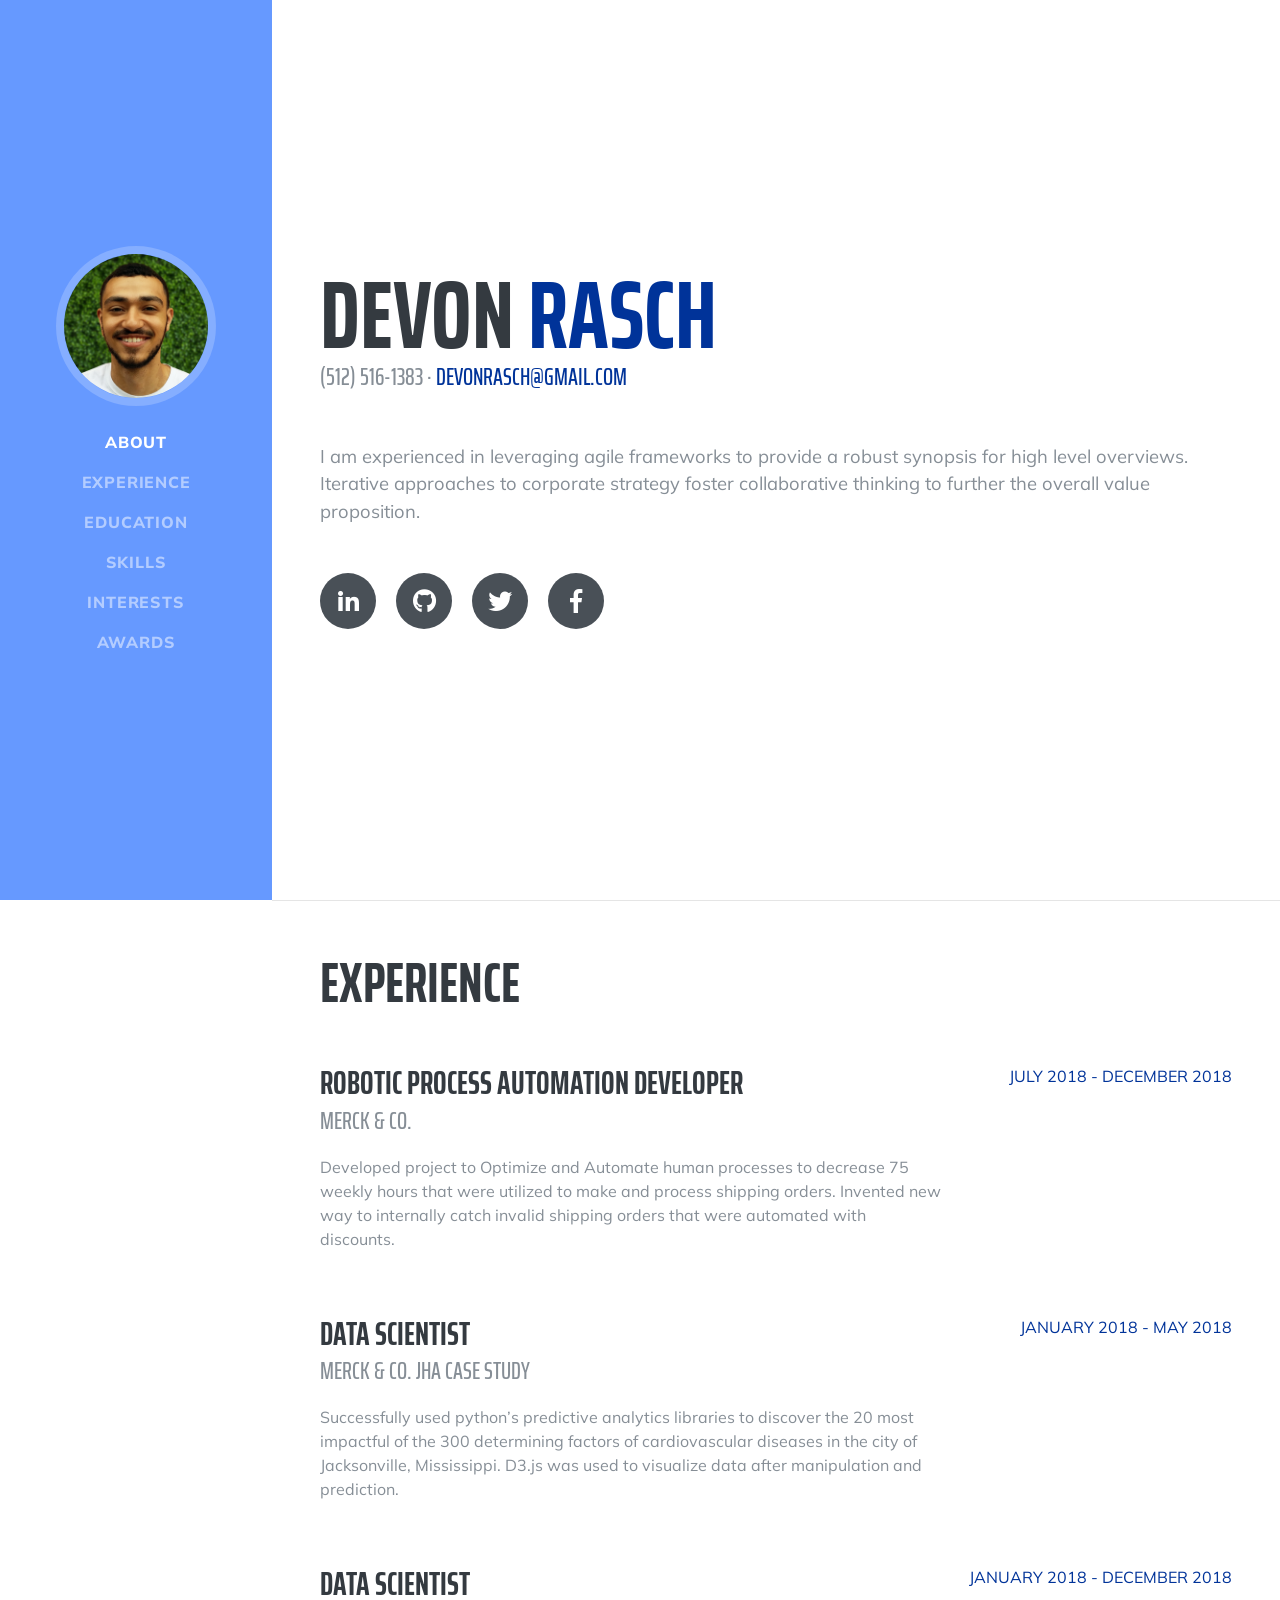
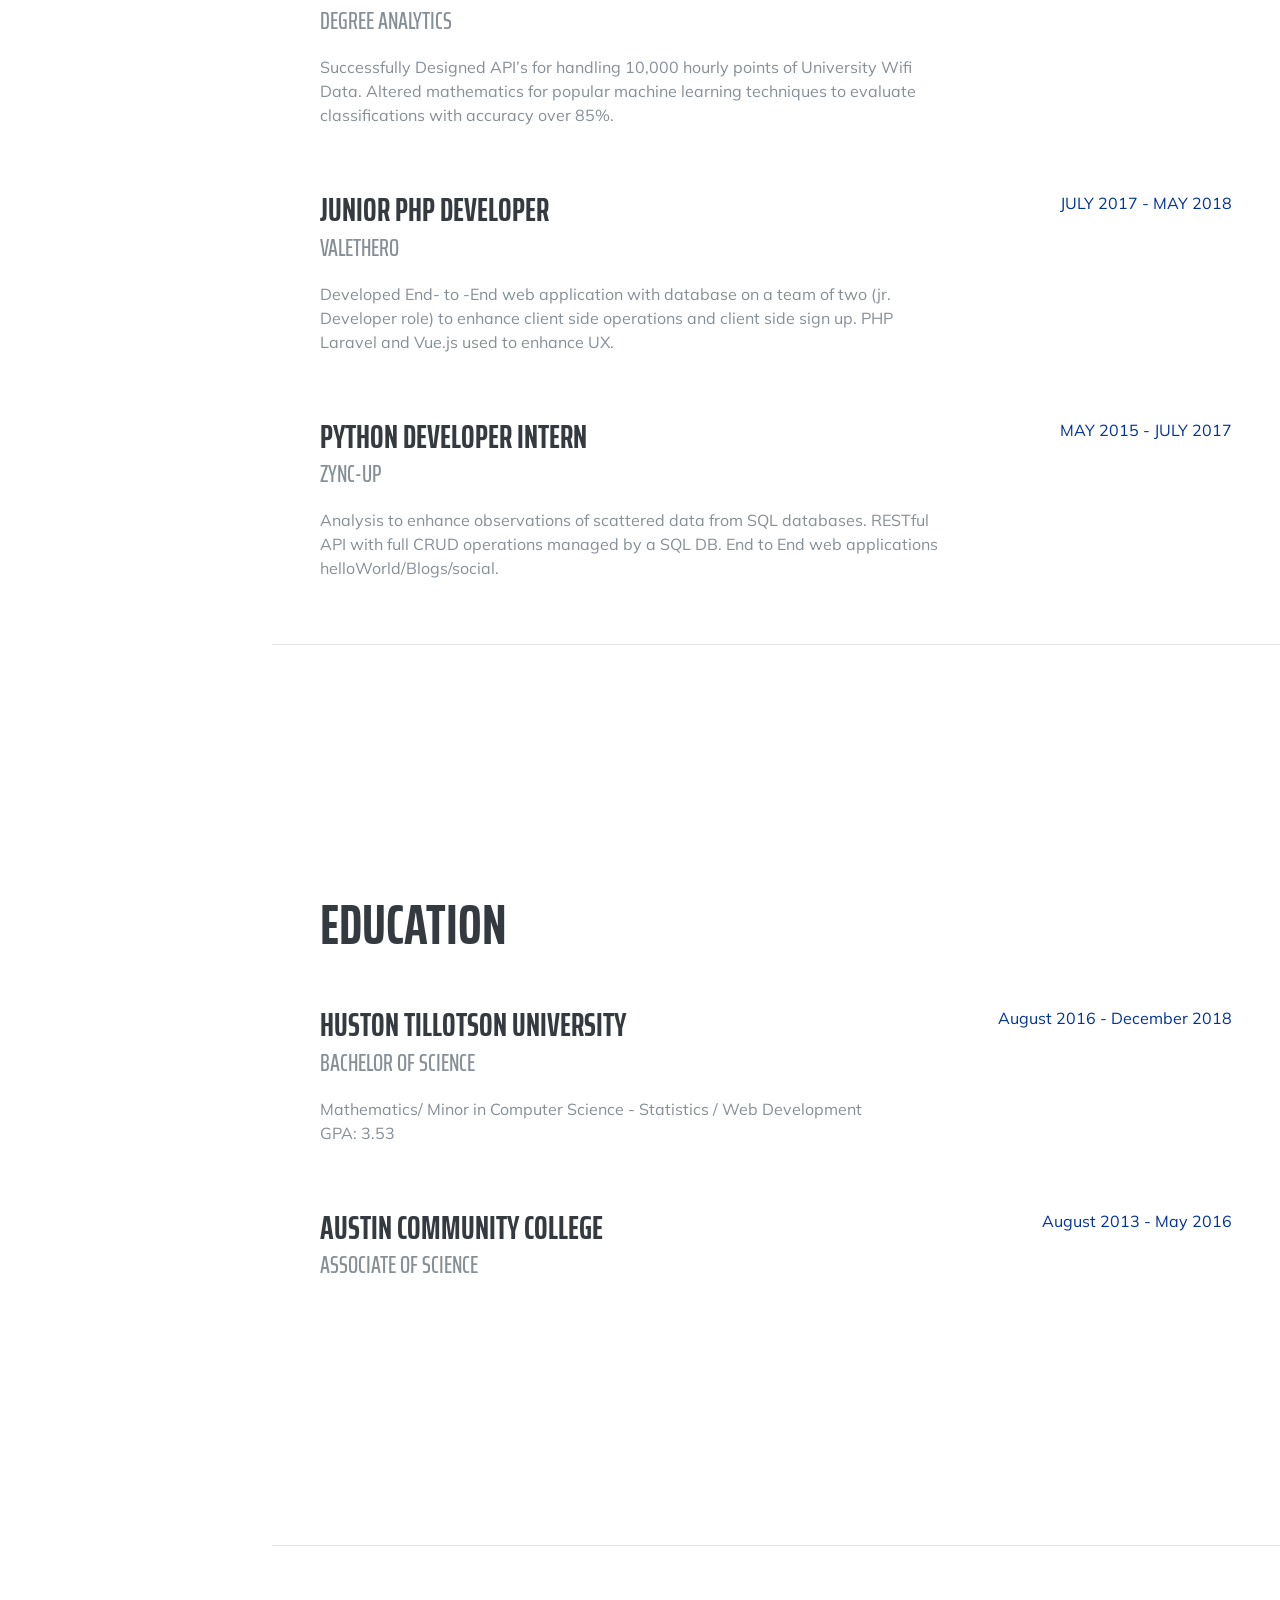
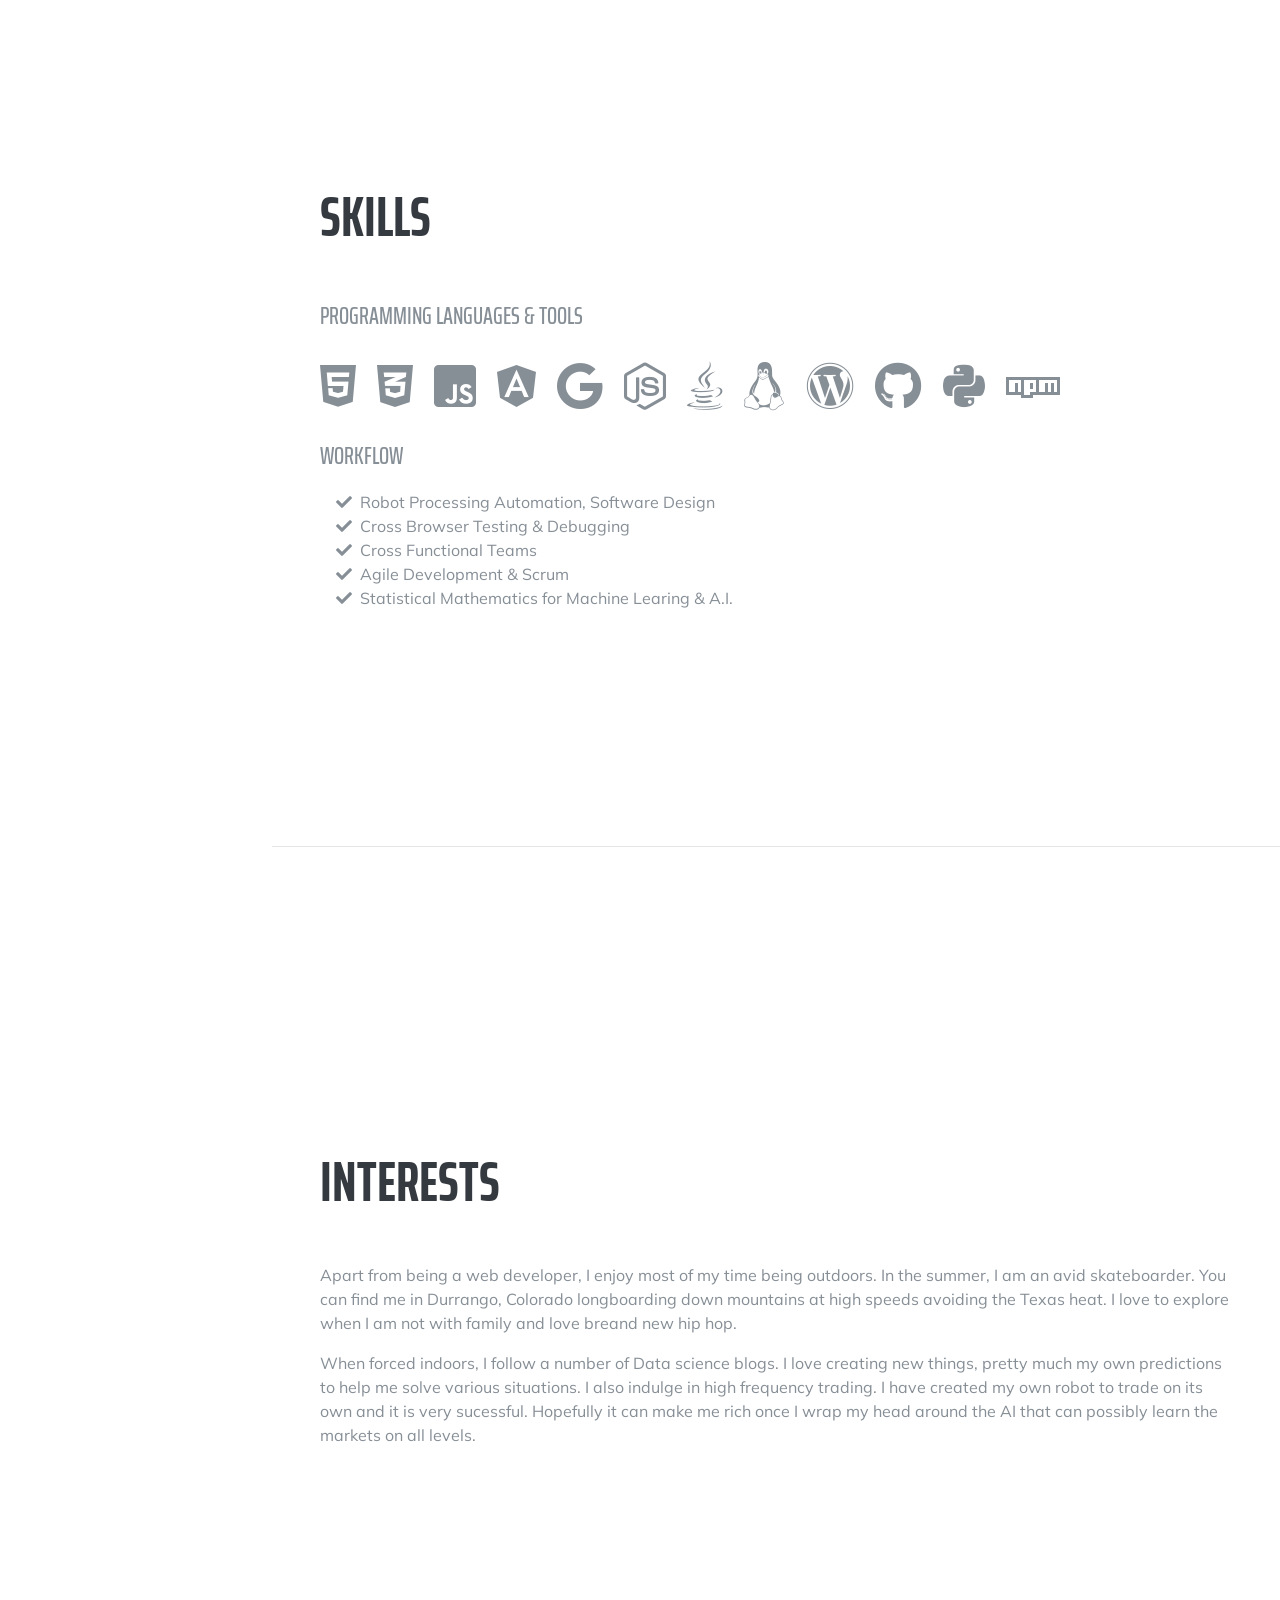
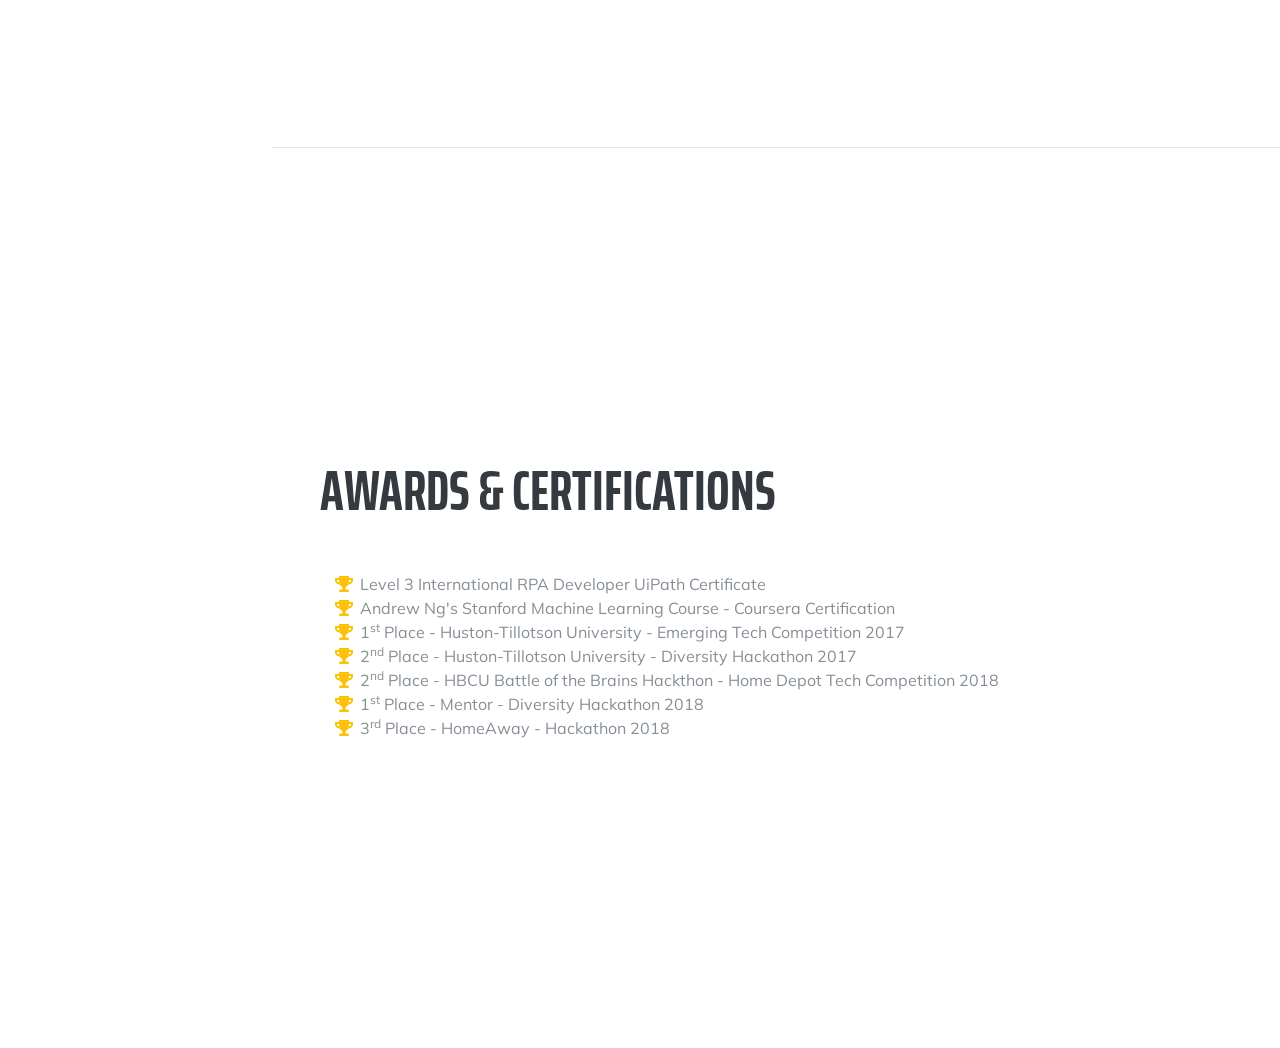
==== commit e293680f: "New interests" ====
--- a/index.html
+++ b/index.html
@@ -71,16 +71,16 @@
           </div>
           <p class="lead mb-5">I am experienced in leveraging agile frameworks to provide a robust synopsis for high level overviews. Iterative approaches to corporate strategy foster collaborative thinking to further the overall value proposition.</p>
           <div class="social-icons">
-            <a href="https://www.linkedin.com/in/devonrayrasch/">
+            <a target=”_blank” href="https://www.linkedin.com/in/devonrayrasch/">
               <i class="fab fa-linkedin-in"></i>
             </a>
-            <a href="https://www.github.com/zudevon">
+            <a target=”_blank” href="https://www.github.com/zudevon">
               <i class="fab fa-github"></i>
             </a>
-            <a href="#">
+            <a target=”_blank” href="https://www.twitter.com">
               <i class="fab fa-twitter"></i>
             </a>
-            <a href="https://www.facebook.com/Websites-by-DeVon-212711112813409/?view_public_for=212711112813409">
+            <a target=”_blank” href="https://www.facebook.com/Websites-by-DeVon-212711112813409/?view_public_for=212711112813409">
               <i class="fab fa-facebook-f"></i>
             </a>
           </div>
@@ -257,8 +257,8 @@
       <section class="resume-section p-3 p-lg-5 d-flex flex-column" id="interests">
         <div class="my-auto">
           <h2 class="mb-5">Interests</h2>
-          <p>Apart from being a web developer, I enjoy most of my time being outdoors. In the winter, I am an avid skier and novice ice climber. During the warmer months here in Colorado, I enjoy mountain biking, free climbing, and kayaking.</p>
-          <p class="mb-0">When forced indoors, I follow a number of sci-fi and fantasy genre movies and television shows, I am an aspiring chef, and I spend a large amount of my free time exploring the latest technology advancements in the front-end web development world.</p>
+          <p>Apart from being a web developer, I enjoy most of my time being outdoors. In the summer, I am an avid skateboarder. You can find me in Durrango, Colorado longboarding down mountains at high speeds avoiding the Texas heat. I love to explore when I am not with family and love breand new hip hop.</p>
+          <p class="mb-0">When forced indoors, I follow a number of Data science blogs. I love creating new things, pretty much my own predictions to help me solve various situations. I also indulge in high frequency trading. I have created my own robot to trade on its own and it is very sucessful. Hopefully it can make me rich once I wrap my head around the AI that can possibly learn the markets on all levels.</p>
         </div>
       </section>
 
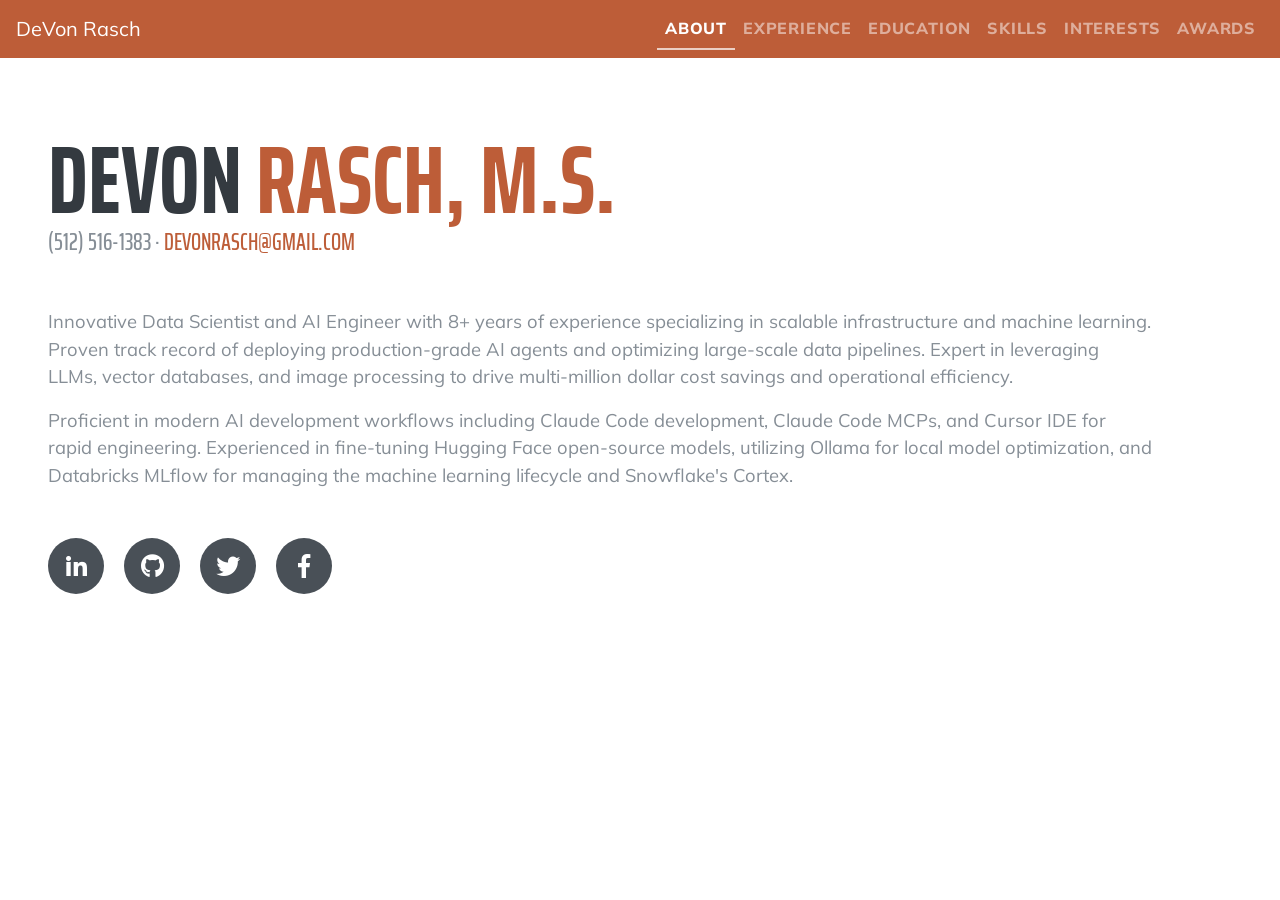
==== commit f0d087cb: "updates to content, layout change" ====
--- a/index.html
+++ b/index.html
@@ -19,41 +19,36 @@
     <link href="vendor/fontawesome-free/css/all.min.css" rel="stylesheet">
 
     <!-- Custom styles for this template -->
-    <link href="css/resume.min.css" rel="stylesheet">
+    <link href="css/resume.css" rel="stylesheet">
 
   </head>
 
-  <body id="page-top">
-
-    <nav class="navbar navbar-expand-lg navbar-dark bg-primary fixed-top" id="sideNav">
-      <a class="navbar-brand js-scroll-trigger" href="#page-top">
-        <span class="d-block d-lg-none">DeVon Rasch</span>
-        <span class="d-none d-lg-block">
-          <img class="img-fluid img-profile rounded-circle mx-auto mb-2" src="img/gh_profile.png" alt="">
-        </span>
-      </a>
+  <body>
+
+    <nav class="navbar navbar-expand-lg navbar-dark bg-primary fixed-top" id="topNav">
+      <a class="navbar-brand" href="#about">DeVon Rasch</a>
       <button class="navbar-toggler" type="button" data-toggle="collapse" data-target="#navbarSupportedContent" aria-controls="navbarSupportedContent" aria-expanded="false" aria-label="Toggle navigation">
         <span class="navbar-toggler-icon"></span>
       </button>
       <div class="collapse navbar-collapse" id="navbarSupportedContent">
-        <ul class="navbar-nav">
-          <li class="nav-item">
-            <a class="nav-link js-scroll-trigger" href="#about">About</a>
-          </li>
-          <li class="nav-item">
-            <a class="nav-link js-scroll-trigger" href="#experience">Experience</a>
-          </li>
-          <li class="nav-item">
-            <a class="nav-link js-scroll-trigger" href="#education">Education</a>
-          </li>
-          <li class="nav-item">
-            <a class="nav-link js-scroll-trigger" href="#skills">Skills</a>
-          </li>
-          <li class="nav-item">
-            <a class="nav-link js-scroll-trigger" href="#interests">Interests</a>
-          </li>
-          <li class="nav-item">
-            <a class="nav-link js-scroll-trigger" href="#awards">Awards</a>
+        <ul class="navbar-nav ml-auto">
+          <li class="nav-item">
+            <a class="nav-link js-page" href="#about">About</a>
+          </li>
+          <li class="nav-item">
+            <a class="nav-link js-page" href="#experience">Experience</a>
+          </li>
+          <li class="nav-item">
+            <a class="nav-link js-page" href="#education">Education</a>
+          </li>
+          <li class="nav-item">
+            <a class="nav-link js-page" href="#skills">Skills</a>
+          </li>
+          <li class="nav-item">
+            <a class="nav-link js-page" href="#interests">Interests</a>
+          </li>
+          <li class="nav-item">
+            <a class="nav-link js-page" href="#awards">Awards</a>
           </li>
         </ul>
       </div>
@@ -61,57 +56,96 @@
 
     <div class="container-fluid p-0">
 
-      <section class="resume-section p-3 p-lg-5 d-flex d-column" id="about">
-        <div class="my-auto">
+      <section class="resume-section p-3 p-lg-5" id="about">
+        <div>
           <h1 class="mb-0">DeVon
-            <span class="text-primary">Rasch</span>
+            <span class="text-primary">Rasch, M.S.</span>
           </h1>
           <div class="subheading mb-5">(512) 516-1383 ·
-            <a href="mailto:name@email.com">devonrasch@gmail.com</a>
-          </div>
-          <p class="lead mb-5">I am experienced in leveraging agile frameworks to provide a robust synopsis for high level overviews. Iterative approaches to corporate strategy foster collaborative thinking to further the overall value proposition.</p>
+            <a href="mailto:devonrasch@gmail.com">devonrasch@gmail.com</a>
+          </div>
+          <p class="lead mb-3">Innovative Data Scientist and AI Engineer with 8+ years of experience specializing in scalable infrastructure and machine learning. Proven track record of deploying production-grade AI agents and optimizing large-scale data pipelines. Expert in leveraging LLMs, vector databases, and image processing to drive multi-million dollar cost savings and operational efficiency.</p>
+          <p class="lead mb-5">Proficient in modern AI development workflows including Claude Code development, Claude Code MCPs, and Cursor IDE for rapid engineering. Experienced in fine-tuning Hugging Face open-source models, utilizing Ollama for local model optimization, and Databricks MLflow for managing the machine learning lifecycle and Snowflake's Cortex.</p>
           <div class="social-icons">
-            <a target=”_blank” href="https://www.linkedin.com/in/devonrayrasch/">
+            <a target="_blank" href="https://www.linkedin.com/in/devonrasch/">
               <i class="fab fa-linkedin-in"></i>
             </a>
-            <a target=”_blank” href="https://www.github.com/zudevon">
+            <a target="_blank" href="https://www.github.com/zudevon">
               <i class="fab fa-github"></i>
             </a>
-            <a target=”_blank” href="https://www.twitter.com">
+            <a target="_blank" href="https://www.twitter.com">
               <i class="fab fa-twitter"></i>
             </a>
-            <a target=”_blank” href="https://www.facebook.com/Websites-by-DeVon-212711112813409/?view_public_for=212711112813409">
+            <a target="_blank" href="https://www.facebook.com/Websites-by-DeVon-212711112813409/?view_public_for=212711112813409">
               <i class="fab fa-facebook-f"></i>
             </a>
           </div>
         </div>
       </section>
 
-      <hr class="m-0">
-
-      <section class="resume-section p-3 p-lg-5 d-flex flex-column" id="experience">
-        <div class="my-auto">
+      <section class="resume-section p-3 p-lg-5 d-none" id="experience">
+        <div>
           <h2 class="mb-5">Experience</h2>
 
           <div class="resume-item d-flex flex-column flex-md-row mb-5">
             <div class="resume-content mr-auto">
-              <h3 class="mb-0">Robotic Process Automation Developer</h3>
-              <div class="subheading mb-3">Merck & Co.</div>
-              <p>Developed project to Optimize and Automate human processes to decrease 75 weekly hours that were utilized to make and process shipping orders. Invented new way to internally catch invalid shipping orders that were automated with discounts.</p>
-            </div>
-            <div class="resume-date text-md-right">
-              <span class="text-primary">JULY 2018 - DECEMBER 2018</span>
-            </div>
-          </div>
-
-          <div class="resume-item d-flex flex-column flex-md-row mb-5">
-            <div class="resume-content mr-auto">
-              <h3 class="mb-0">Data Scientist</h3>
-              <div class="subheading mb-3">Merck & Co. JHA Case Study</div>
-              <p>Successfully used python’s predictive analytics libraries to discover the 20 most impactful of the 300 determining factors of cardiovascular diseases in the city of Jacksonville, Mississippi. D3.js was used to visualize data after manipulation and prediction.</p>
-            </div>
-            <div class="resume-date text-md-right">
-              <span class="text-primary">JANUARY 2018 - MAY 2018</span>
+              <h3 class="mb-0">Core AI/Data Engineer</h3>
+              <div class="subheading mb-3">SciPlay</div>
+              <ul>
+                <li>Architected and deployed autonomous AI agents into production to automate complex decision-making workflows, enhancing operational responsiveness.</li>
+                <li>Generated over $7,000,000 in storage cost savings through advanced data lifecycle management and compression algorithms.</li>
+                <li>Managed the configuration and fine-tuning of Large Language Models (LLMs) to improve model accuracy for domain-specific tasks.</li>
+                <li>Developed high-performance retrieval systems utilizing Vector Databases to enable semantic search capabilities across massive datasets.</li>
+              </ul>
+            </div>
+            <div class="resume-date text-md-right">
+              <span class="text-primary">January 2023 - Present</span>
+            </div>
+          </div>
+
+          <div class="resume-item d-flex flex-column flex-md-row mb-5">
+            <div class="resume-content mr-auto">
+              <h3 class="mb-0">Machine Learning Engineer - AI Ops (Contract)</h3>
+              <div class="subheading mb-3">Apple</div>
+              <ul>
+                <li>Scaled anomaly detection system from 10 to 200 pipelines while reducing SLA times from 20 to 1 minute.</li>
+                <li>Developed a self-serving API enabling automated pipeline onboarding for customized anomaly detection.</li>
+                <li>Built a data classification system for unsupervised machine learning models, preventing DDOS attacks on Apple TV and fraudulent Apple Pay transactions.</li>
+                <li>Utilized AI-driven image processing techniques (OpenCV) to automate visual data verification, reducing manual oversight by 40%.</li>
+              </ul>
+            </div>
+            <div class="resume-date text-md-right">
+              <span class="text-primary">April 2022 - September 2024</span>
+            </div>
+          </div>
+
+          <div class="resume-item d-flex flex-column flex-md-row mb-5">
+            <div class="resume-content mr-auto">
+              <h3 class="mb-0">Data Engineer</h3>
+              <div class="subheading mb-3">Saatva</div>
+              <ul>
+                <li>Engineered ETL pipelines integrating multiple advertising platforms (Facebook, Twitter, Snapchat) into AWS Athena.</li>
+                <li>Developed automated data ingestion solutions using Python and PySpark for marketing analytics.</li>
+                <li>Implemented hourly data refresh cycles using AWS Glue scripts for real-time marketing insights.</li>
+              </ul>
+            </div>
+            <div class="resume-date text-md-right">
+              <span class="text-primary">June 2021 - July 2022</span>
+            </div>
+          </div>
+
+          <div class="resume-item d-flex flex-column flex-md-row mb-5">
+            <div class="resume-content mr-auto">
+              <h3 class="mb-0">Full Stack Engineer (Contract)</h3>
+              <div class="subheading mb-3">AT&amp;T</div>
+              <ul>
+                <li>Led development of Northstar, a full-stack application consolidating multiple legacy data sources into a single source of truth.</li>
+                <li>Architected a data validation system to identify mismatched types and synchronization issues.</li>
+                <li>Designed and implemented ETL processes based on user-defined forms and requirements.</li>
+              </ul>
+            </div>
+            <div class="resume-date text-md-right">
+              <span class="text-primary">January 2021 - April 2022</span>
             </div>
           </div>
 
@@ -119,76 +153,107 @@
             <div class="resume-content mr-auto">
               <h3 class="mb-0">Data Scientist</h3>
               <div class="subheading mb-3">Degree Analytics</div>
-              <p>Successfully Designed API’s for handling 10,000 hourly points of University Wifi Data.
-              Altered mathematics for popular machine learning techniques to evaluate classifications with accuracy over 85%. </p>
-            </div>
-            <div class="resume-date text-md-right">
-              <span class="text-primary">JANUARY 2018 - DECEMBER 2018</span>
-            </div>
-          </div>
-
-          <div class="resume-item d-flex flex-column flex-md-row mb-5">
-            <div class="resume-content mr-auto">
-              <h3 class="mb-0">Junior PHP Developer</h3>
-              <div class="subheading mb-3">ValetHero</div>
-              <p>Developed End- to -End web application with database on a team of two (jr. Developer role) to enhance client side operations and client side sign up. PHP Laravel and Vue.js used to enhance UX.</p>
-            </div>
-            <div class="resume-date text-md-right">
-              <span class="text-primary">JULY 2017 - MAY 2018</span>
+              <ul>
+                <li>Analyzed student success patterns using IoT sensor data and demographic information to identify key success factors.</li>
+                <li>Managed AWS infrastructure, including S3, SFTP, and IAM controls for university data onboarding.</li>
+                <li>Created data visualizations using AWS QuickSight to communicate insights to university stakeholders.</li>
+              </ul>
+            </div>
+            <div class="resume-date text-md-right">
+              <span class="text-primary">October 2019 - December 2020</span>
+            </div>
+          </div>
+
+          <div class="resume-item d-flex flex-column flex-md-row mb-5">
+            <div class="resume-content mr-auto">
+              <h3 class="mb-0">Associate Technologist</h3>
+              <div class="subheading mb-3">Merck</div>
+              <ul>
+                <li>Developed MVP projects, including an innovative LLM-powered (Rasa) chatbot for SharePoint integration.</li>
+                <li>Led international RPA initiatives to automate business processes.</li>
+                <li>Collaborated with cross-functional teams to deliver rapid prototypes for innovation projects.</li>
+              </ul>
+            </div>
+            <div class="resume-date text-md-right">
+              <span class="text-primary">January 2019 - October 2019</span>
+            </div>
+          </div>
+
+          <div class="resume-item d-flex flex-column flex-md-row mb-5">
+            <div class="resume-content mr-auto">
+              <h3 class="mb-0">Robotic Process Automation Developer (Contract)</h3>
+              <div class="subheading mb-3">Merck</div>
+              <ul>
+                <li>Automated SAP discount verification process for 1,000 vaccination purchases, resulting in $250,000+ savings within the first 6 weeks.</li>
+                <li>Implemented OCR machine learning automation solutions for international teams.</li>
+              </ul>
+            </div>
+            <div class="resume-date text-md-right">
+              <span class="text-primary">October 2018 - January 2019</span>
             </div>
           </div>
 
           <div class="resume-item d-flex flex-column flex-md-row">
             <div class="resume-content mr-auto">
-              <h3 class="mb-0">Python Developer Intern</h3>
-              <div class="subheading mb-3">Zync-Up</div>
-              <p>Analysis to enhance observations of scattered data from SQL databases. RESTful API with full CRUD operations managed by a SQL DB. End to End web applications helloWorld/Blogs/social.</p>
-            </div>
-            <div class="resume-date text-md-right">
-              <span class="text-primary">MAY 2015 - JULY 2017</span>
-            </div>
-          </div>
-
-        </div>
-
-      </section>
-
-      <hr class="m-0">
-
-      <section class="resume-section p-3 p-lg-5 d-flex flex-column" id="education">
-        <div class="my-auto">
+              <h3 class="mb-0">Data Scientist (Intern)</h3>
+              <div class="subheading mb-3">Degree Analytics</div>
+              <ul>
+                <li>Created a facility usage heat map feature using PySpark and Seaborn for visualizing campus activity.</li>
+                <li>Conducted machine learning research to address university-specific feature requests.</li>
+              </ul>
+            </div>
+            <div class="resume-date text-md-right">
+              <span class="text-primary">May 2018 - August 2018</span>
+            </div>
+          </div>
+
+        </div>
+      </section>
+
+      <section class="resume-section p-3 p-lg-5 d-none" id="education">
+        <div>
           <h2 class="mb-5">Education</h2>
 
           <div class="resume-item d-flex flex-column flex-md-row mb-5">
             <div class="resume-content mr-auto">
-              <h3 class="mb-0">Huston Tillotson University</h3>
-              <div class="subheading mb-3">Bachelor of Science</div>
-              <div>Mathematics/ Minor in Computer Science - Statistics / Web Development</div>
-              <p>GPA: 3.53</p>
-            </div>
-            <div class="resume-date text-md-right">
-              <span class="text-primary">August 2016 - December 2018</span>
+              <h3 class="mb-0">Eastern University</h3>
+              <div class="subheading mb-3">Master of Science, Data Science</div>
+            </div>
+            <div class="resume-date text-md-right">
+              <span class="text-primary">2025</span>
+            </div>
+          </div>
+
+          <div class="resume-item d-flex flex-column flex-md-row mb-5">
+            <div class="resume-content mr-auto">
+              <h3 class="mb-0">Huston-Tillotson University</h3>
+              <div class="subheading mb-3">Bachelor of Science, Mathematics</div>
+              <div>Austin, Texas</div>
+            </div>
+            <div class="resume-date text-md-right">
+              <span class="text-primary">2019</span>
+            </div>
+          </div>
+
+          <div class="resume-item d-flex flex-column flex-md-row mb-5">
+            <div class="resume-content mr-auto">
+              <h3 class="mb-0">The University of Texas, Austin</h3>
+              <div class="subheading mb-3">Data Engineering / Data Scientist Certificate</div>
             </div>
           </div>
 
           <div class="resume-item d-flex flex-column flex-md-row">
             <div class="resume-content mr-auto">
               <h3 class="mb-0">Austin Community College</h3>
-              <div class="subheading mb-3">Associate of Science</div>
-              <p></p>
-            </div>
-            <div class="resume-date text-md-right">
-              <span class="text-primary">August 2013 - May 2016</span>
-            </div>
-          </div>
-
-        </div>
-      </section>
-
-      <hr class="m-0">
-
-      <section class="resume-section p-3 p-lg-5 d-flex flex-column" id="skills">
-        <div class="my-auto">
+              <div class="subheading mb-3">Associate of Science, Mathematics</div>
+            </div>
+          </div>
+
+        </div>
+      </section>
+
+      <section class="resume-section p-3 p-lg-5 d-none" id="skills">
+        <div>
           <h2 class="mb-5">Skills</h2>
 
           <div class="subheading mb-3">Programming Languages &amp; Tools</div>
@@ -235,41 +300,40 @@
           <ul class="fa-ul mb-0">
             <li>
               <i class="fa-li fa fa-check"></i>
-              Robot Processing Automation, Software Design</li>
-            <li>
-              <i class="fa-li fa fa-check"></i>
-              Cross Browser Testing &amp; Debugging</li>
-            <li>
-              <i class="fa-li fa fa-check"></i>
-              Cross Functional Teams</li>
-            <li>
-              <i class="fa-li fa fa-check"></i>
-              Agile Development &amp; Scrum</li>
-            <li>
-              <i class="fa-li fa fa-check"></i>
-              Statistical Mathematics for Machine Learing &amp; A.I.</li>
+              AI Agent Orchestration &amp; LLM Fine-Tuning</li>
+            <li>
+              <i class="fa-li fa fa-check"></i>
+              ETL Pipeline Development &amp; Data Engineering</li>
+            <li>
+              <i class="fa-li fa fa-check"></i>
+              Cloud Infrastructure (AWS, Azure, Kubernetes)</li>
+            <li>
+              <i class="fa-li fa fa-check"></i>
+              Cross Functional Teams &amp; Agile Development</li>
+            <li>
+              <i class="fa-li fa fa-check"></i>
+              Statistical Mathematics for Machine Learning &amp; A.I.</li>
           </ul>
         </div>
       </section>
 
-      <hr class="m-0">
-
-      <section class="resume-section p-3 p-lg-5 d-flex flex-column" id="interests">
-        <div class="my-auto">
+      <section class="resume-section p-3 p-lg-5 d-none" id="interests">
+        <div>
           <h2 class="mb-5">Interests</h2>
-          <p>Apart from being a web developer, I enjoy most of my time being outdoors. In the summer, I am an avid skateboarder. You can find me in Durrango, Colorado longboarding down mountains at high speeds avoiding the Texas heat. I love to explore when I am not with family and love breand new hip hop.</p>
-          <p class="mb-0">When forced indoors, I follow a number of Data science blogs. I love creating new things, pretty much my own predictions to help me solve various situations. I also indulge in high frequency trading. I have created my own robot to trade on its own and it is very sucessful. Hopefully it can make me rich once I wrap my head around the AI that can possibly learn the markets on all levels.</p>
-        </div>
-      </section>
-
-      <hr class="m-0">
-
-      <section class="resume-section p-3 p-lg-5 d-flex flex-column" id="awards">
-        <div class="my-auto">
+          <p>Apart from being a data scientist and AI engineer, I enjoy most of my time being outdoors. In the summer, I am an avid skateboarder. You can find me in Durango, Colorado longboarding down mountains at high speeds avoiding the Texas heat. I love to explore when I am not with family and love brand new hip hop.</p>
+          <p class="mb-0">When indoors, I follow a number of data science blogs and enjoy building things. I have created my own reinforcement learning trading robot and continue to push it further. I'm fascinated by how AI can learn to understand markets at all levels and hope to one day let it run fully autonomously.</p>
+        </div>
+      </section>
+
+      <section class="resume-section p-3 p-lg-5 d-none" id="awards">
+        <div>
           <h2 class="mb-5">Awards &amp; Certifications</h2>
           <ul class="fa-ul mb-0">
             <li>
               <i class="fa-li fa fa-trophy text-warning"></i>
+              Databricks Certified Data Engineer Associate &mdash; Credential ID 70165650</li>
+            <li>
+              <i class="fa-li fa fa-trophy text-warning"></i>
               Level 3 International RPA Developer UiPath Certificate</li>
             <li>
               <i class="fa-li fa fa-trophy text-warning"></i>
@@ -285,7 +349,7 @@
             <li>
               <i class="fa-li fa fa-trophy text-warning"></i>
               2<sup>nd</sup>
-              Place - HBCU Battle of the Brains Hackthon - Home Depot Tech Competition 2018</li>
+              Place - HBCU Battle of the Brains Hackathon - Home Depot Tech Competition 2018</li>
             <li>
               <i class="fa-li fa fa-trophy text-warning"></i>
               1<sup>st</sup>
@@ -304,11 +368,8 @@
     <script src="vendor/jquery/jquery.min.js"></script>
     <script src="vendor/bootstrap/js/bootstrap.bundle.min.js"></script>
 
-    <!-- Plugin JavaScript -->
-    <script src="vendor/jquery-easing/jquery.easing.min.js"></script>
-
     <!-- Custom scripts for this template -->
-    <script src="js/resume.min.js"></script>
+    <script src="js/resume.js"></script>
 
   </body>
 
--- a/css/resume.css
+++ b/css/resume.css
@@ -0,0 +1,123 @@
+/*!
+ * Start Bootstrap - Resume v5.0.2 (https://startbootstrap.com/template-overviews/resume)
+ * Copyright 2013-2018 Start Bootstrap
+ * Licensed under MIT (https://github.com/BlackrockDigital/startbootstrap-resume/blob/master/LICENSE)
+ */
+
+body {
+  font-family: 'Muli', -apple-system, BlinkMacSystemFont, 'Segoe UI', Roboto, 'Helvetica Neue', Arial, sans-serif, 'Apple Color Emoji', 'Segoe UI Emoji', 'Segoe UI Symbol', 'Noto Color Emoji';
+  padding-top: 56px;
+  color: #868e96;
+}
+
+h1,
+h2,
+h3,
+h4,
+h5,
+h6 {
+  font-family: 'Saira Extra Condensed', -apple-system, BlinkMacSystemFont, 'Segoe UI', Roboto, 'Helvetica Neue', Arial, sans-serif, 'Apple Color Emoji', 'Segoe UI Emoji', 'Segoe UI Symbol', 'Noto Color Emoji';
+  font-weight: 700;
+  text-transform: uppercase;
+  color: #343a40;
+}
+
+h1 {
+  font-size: 6rem;
+  line-height: 5.5rem;
+}
+
+h2 {
+  font-size: 3.5rem;
+}
+
+h3 {
+  font-size: 2rem;
+}
+
+p.lead {
+  font-size: 1.15rem;
+  font-weight: 400;
+}
+
+.subheading {
+  text-transform: uppercase;
+  font-weight: 500;
+  font-family: 'Saira Extra Condensed', -apple-system, BlinkMacSystemFont, 'Segoe UI', Roboto, 'Helvetica Neue', Arial, sans-serif, 'Apple Color Emoji', 'Segoe UI Emoji', 'Segoe UI Symbol', 'Noto Color Emoji';
+  font-size: 1.5rem;
+}
+
+.social-icons a {
+  display: inline-block;
+  height: 3.5rem;
+  width: 3.5rem;
+  background-color: #495057;
+  color: #fff !important;
+  border-radius: 100%;
+  text-align: center;
+  font-size: 1.5rem;
+  line-height: 3.5rem;
+  margin-right: 1rem;
+}
+
+.social-icons a:last-child {
+  margin-right: 0;
+}
+
+.social-icons a:hover {
+  background-color: #BD5D38;
+}
+
+.dev-icons {
+  font-size: 3rem;
+}
+
+.dev-icons .list-inline-item i:hover {
+  color: #BD5D38;
+}
+
+#topNav .navbar-nav .nav-item .nav-link {
+  font-weight: 800;
+  letter-spacing: 0.05rem;
+  text-transform: uppercase;
+}
+
+#topNav .navbar-toggler:focus {
+  outline-color: #d48a6e;
+}
+
+#topNav .nav-link.js-page.active {
+  border-bottom: 2px solid rgba(255, 255, 255, 0.7);
+}
+
+section.resume-section {
+  padding-top: 5rem !important;
+  padding-bottom: 5rem !important;
+  max-width: 75rem;
+}
+
+section.resume-section .resume-item .resume-date {
+  min-width: none;
+}
+
+@media (min-width: 768px) {
+  section.resume-section .resume-item .resume-date {
+    min-width: 18rem;
+  }
+}
+
+.bg-primary {
+  background-color: #BD5D38 !important;
+}
+
+.text-primary {
+  color: #BD5D38 !important;
+}
+
+a {
+  color: #BD5D38;
+}
+
+a:hover, a:focus, a:active {
+  color: #824027;
+}
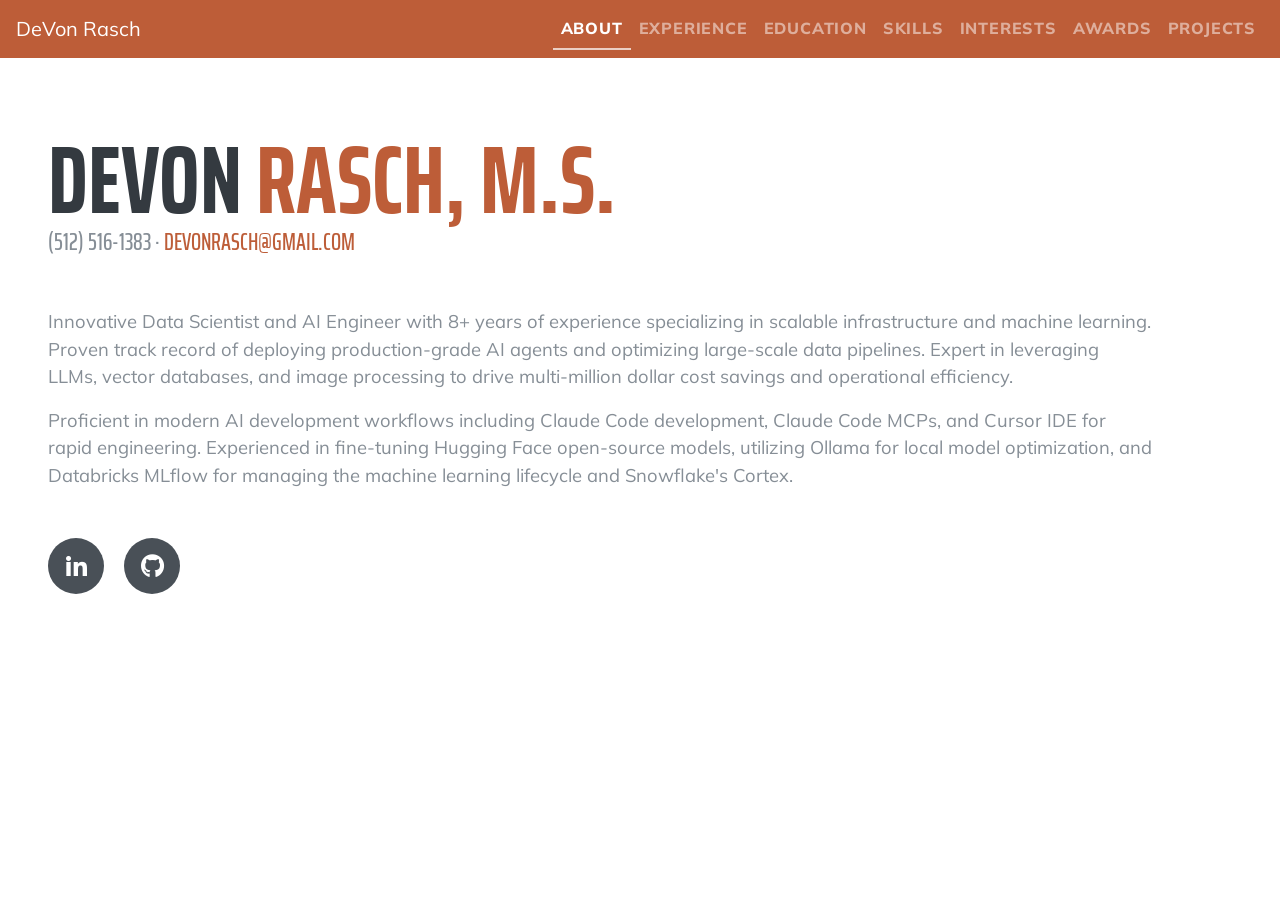
==== commit 3aa80626: "project page - AI llm stuff" ====
--- a/index.html
+++ b/index.html
@@ -49,6 +49,9 @@
           </li>
           <li class="nav-item">
             <a class="nav-link js-page" href="#awards">Awards</a>
+          </li>
+          <li class="nav-item">
+            <a class="nav-link js-page" href="#projects">Projects</a>
           </li>
         </ul>
       </div>
@@ -73,12 +76,6 @@
             <a target="_blank" href="https://www.github.com/zudevon">
               <i class="fab fa-github"></i>
             </a>
-            <a target="_blank" href="https://www.twitter.com">
-              <i class="fab fa-twitter"></i>
-            </a>
-            <a target="_blank" href="https://www.facebook.com/Websites-by-DeVon-212711112813409/?view_public_for=212711112813409">
-              <i class="fab fa-facebook-f"></i>
-            </a>
           </div>
         </div>
       </section>
@@ -362,6 +359,78 @@
         </div>
       </section>
 
+      <section class="resume-section p-3 p-lg-5 d-none" id="projects">
+        <div>
+          <h2 class="mb-5">Projects</h2>
+          <div class="project-group mb-3">
+            <button class="project-group-toggle" data-toggle="collapse" data-target="#group-ai-llm" aria-expanded="true">
+              <i class="fas fa-chevron-down toggle-icon mr-2"></i>AI - LLM Fundamentals
+            </button>
+            <div class="collapse show" id="group-ai-llm">
+              <div class="row pt-4">
+
+                <div class="col-md-6 col-lg-4 mb-4">
+                  <div class="project-card h-100">
+                    <div class="project-card-body">
+                      <h4 class="project-title">Pocket LLM</h4>
+                      <p class="project-desc">A UI that lets you insert PDFs or text files into a vector database and use an LLM to draw context from the vector embeddings of those files.</p>
+                    </div>
+                    <div class="project-card-footer">
+                      <a href="https://github.com/zudevon/pocket_llm" target="_blank" class="project-link">
+                        <i class="fab fa-github"></i> View on GitHub
+                      </a>
+                    </div>
+                  </div>
+                </div>
+
+                <div class="col-md-6 col-lg-4 mb-4">
+                  <div class="project-card h-100">
+                    <div class="project-card-body">
+                      <h4 class="project-title">Multi-GPU Setup</h4>
+                      <p class="project-desc">An environment to allow TensorFlow or PyTorch to leverage multiple GPU devices on a single machine and benchmark usage across GPUs when training a new network.</p>
+                    </div>
+                    <div class="project-card-footer">
+                      <a href="https://github.com/zudevon/ai-portfolio/tree/main/multi-GPU-setup" target="_blank" class="project-link">
+                        <i class="fab fa-github"></i> View on GitHub
+                      </a>
+                    </div>
+                  </div>
+                </div>
+
+                <div class="col-md-6 col-lg-4 mb-4">
+                  <div class="project-card h-100">
+                    <div class="project-card-body">
+                      <h4 class="project-title">LangChain Fundamentals</h4>
+                      <p class="project-desc">An intro to LangChain fundamentals covering core concepts for building LLM-powered applications.</p>
+                    </div>
+                    <div class="project-card-footer">
+                      <a href="https://github.com/zudevon/NLP-Techniques/tree/main/lang_chain" target="_blank" class="project-link">
+                        <i class="fab fa-github"></i> View on GitHub
+                      </a>
+                    </div>
+                  </div>
+                </div>
+
+                <div class="col-md-6 col-lg-4 mb-4">
+                  <div class="project-card h-100">
+                    <div class="project-card-body">
+                      <h4 class="project-title">NLP Mastery</h4>
+                      <p class="project-desc">A collection of NLP techniques and experiments covering the breadth of natural language processing methods.</p>
+                    </div>
+                    <div class="project-card-footer">
+                      <a href="https://github.com/zudevon/NLP-Techniques/tree/main" target="_blank" class="project-link">
+                        <i class="fab fa-github"></i> View on GitHub
+                      </a>
+                    </div>
+                  </div>
+                </div>
+
+              </div>
+            </div>
+          </div>
+        </div>
+      </section>
+
     </div>
 
     <!-- Bootstrap core JavaScript -->
--- a/css/resume.css
+++ b/css/resume.css
@@ -121,3 +121,87 @@
 a:hover, a:focus, a:active {
   color: #824027;
 }
+
+.project-card {
+  display: flex;
+  flex-direction: column;
+  border: 1px solid #dee2e6;
+  border-radius: 0.5rem;
+  overflow: hidden;
+  transition: box-shadow 0.2s ease, transform 0.2s ease;
+}
+
+.project-card:hover {
+  box-shadow: 0 6px 20px rgba(0, 0, 0, 0.12);
+  transform: translateY(-3px);
+}
+
+.project-card-body {
+  flex: 1;
+  padding: 1.5rem;
+}
+
+.project-title {
+  font-family: 'Saira Extra Condensed', sans-serif;
+  font-weight: 700;
+  text-transform: uppercase;
+  color: #343a40;
+  margin-bottom: 0.75rem;
+}
+
+.project-desc {
+  color: #868e96;
+  font-size: 0.95rem;
+  margin-bottom: 0;
+}
+
+.project-card-footer {
+  padding: 1rem 1.5rem;
+  border-top: 1px solid #dee2e6;
+  background-color: #f8f9fa;
+}
+
+.project-link {
+  font-weight: 700;
+  font-size: 0.9rem;
+  text-transform: uppercase;
+  letter-spacing: 0.05rem;
+  color: #BD5D38;
+}
+
+.project-link:hover {
+  color: #824027;
+  text-decoration: none;
+}
+
+.project-group-toggle {
+  display: flex;
+  align-items: center;
+  width: 100%;
+  background: none;
+  border: none;
+  border-bottom: 2px solid #BD5D38;
+  padding: 0.5rem 0;
+  font-family: 'Saira Extra Condensed', sans-serif;
+  font-size: 1.75rem;
+  font-weight: 700;
+  text-transform: uppercase;
+  color: #343a40;
+  letter-spacing: 0.05rem;
+  cursor: pointer;
+  text-align: left;
+}
+
+.project-group-toggle:focus {
+  outline: none;
+}
+
+.project-group-toggle .toggle-icon {
+  color: #BD5D38;
+  font-size: 1rem;
+  transition: transform 0.25s ease;
+}
+
+.project-group-toggle[aria-expanded="false"] .toggle-icon {
+  transform: rotate(-90deg);
+}
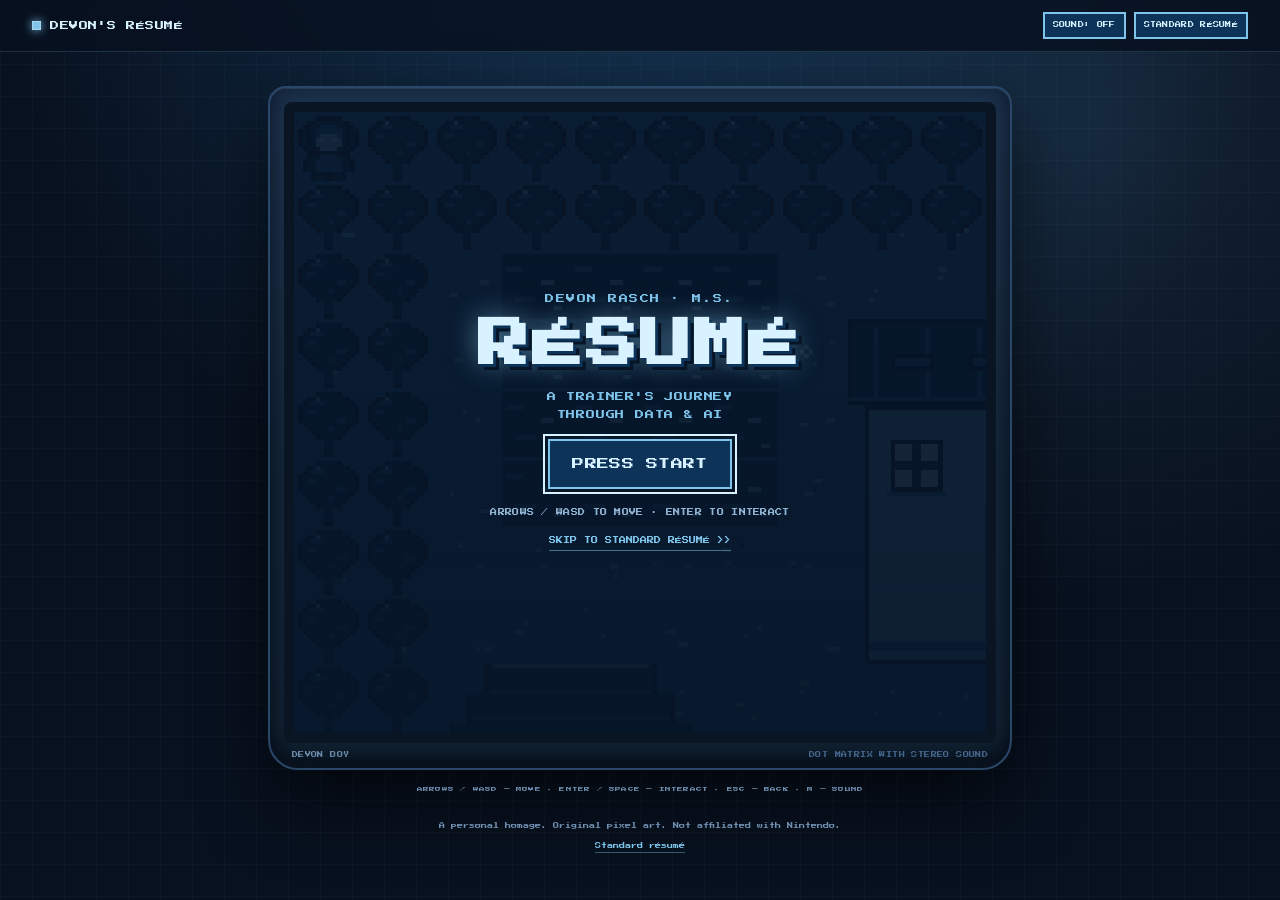
==== commit da860bdd: "Build the résumé arcade: Pallet Town overworld, section panels, standard résumé - New canvas overwor" ====
--- a/index.html
+++ b/index.html
@@ -1,445 +1,138 @@
 <!DOCTYPE html>
 <html lang="en">
+<head>
+  <meta charset="utf-8">
+  <meta name="viewport" content="width=device-width, initial-scale=1">
+  <meta name="description" content="DeVon Rasch — a Pokémon-style résumé arcade. A trainer's journey through data, AI, and a decade of engineering.">
+  <meta name="theme-color" content="#08111f">
+  <meta name="color-scheme" content="dark">
+  <meta property="og:title" content="DeVon Rasch — Résumé Arcade">
+  <meta property="og:description" content="A Pokémon-style résumé: walk through a small pixel town, enter each building, and read the story.">
+  <meta property="og:type" content="website">
+  <title>DeVon Rasch — Résumé Arcade</title>
 
-  <head>
+  <link rel="icon" href="data:image/svg+xml,<svg xmlns='http://www.w3.org/2000/svg' viewBox='0 0 16 16'><rect width='16' height='16' fill='%23061426'/><circle cx='8' cy='8' r='6' fill='%232b6fa8'/><path d='M2 8h12' stroke='%23061426' stroke-width='2'/><circle cx='8' cy='8' r='2' fill='%23d9f2ff' stroke='%23061426'/></svg>">
+  <link rel="preconnect" href="https://fonts.googleapis.com">
+  <link rel="preconnect" href="https://fonts.gstatic.com" crossorigin>
+  <link href="https://fonts.googleapis.com/css2?family=Press+Start+2P&family=VT323&display=swap" rel="stylesheet">
+  <link rel="stylesheet" href="css/style.css">
+</head>
+<body>
 
-    <meta charset="utf-8">
-    <meta name="viewport" content="width=device-width, initial-scale=1, shrink-to-fit=no">
-    <meta name="description" content="">
-    <meta name="author" content="">
+  <!-- ───────────────────────── top bar ───────────────────────── -->
+  <header class="topbar">
+    <div class="brand"><span class="brand-dot" aria-hidden="true"></span> DEVON'S RÉSUMÉ</div>
+    <div class="top-actions">
+      <button id="soundBtn" class="pixel-btn tiny" aria-pressed="false">SOUND: OFF</button>
+      <a href="#resume" class="pixel-btn tiny" id="resumeBtn">STANDARD RÉSUMÉ</a>
+    </div>
+  </header>
 
-    <title>Resume - DeVon Rasch</title>
+  <!-- ───────────────────────── game console ───────────────────────── -->
+  <main class="console-wrap">
+    <div class="console">
+      <div id="screen" class="screen">
+        <canvas id="game" width="160" height="144" role="img"
+          aria-label="Top-down pixel-art map of Pallet Town. Walk with the arrow keys and press Enter to enter a building."></canvas>
+        <div class="scanlines" aria-hidden="true"></div>
 
-    <!-- Bootstrap core CSS -->
-    <link href="vendor/bootstrap/css/bootstrap.min.css" rel="stylesheet">
+        <!-- location + interaction prompt -->
+        <div id="locationTag" class="location-tag">PALLET TOWN</div>
+        <div id="promptTag" class="prompt-tag" hidden>ENTER</div>
 
-    <!-- Custom fonts for this template -->
-    <link href="https://fonts.googleapis.com/css?family=Saira+Extra+Condensed:500,700" rel="stylesheet">
-    <link href="https://fonts.googleapis.com/css?family=Muli:400,400i,800,800i" rel="stylesheet">
-    <link href="vendor/fontawesome-free/css/all.min.css" rel="stylesheet">
-
-    <!-- Custom styles for this template -->
-    <link href="css/resume.css" rel="stylesheet">
-
-  </head>
-
-  <body>
-
-    <nav class="navbar navbar-expand-lg navbar-dark bg-primary fixed-top" id="topNav">
-      <a class="navbar-brand" href="#about">DeVon Rasch</a>
-      <button class="navbar-toggler" type="button" data-toggle="collapse" data-target="#navbarSupportedContent" aria-controls="navbarSupportedContent" aria-expanded="false" aria-label="Toggle navigation">
-        <span class="navbar-toggler-icon"></span>
-      </button>
-      <div class="collapse navbar-collapse" id="navbarSupportedContent">
-        <ul class="navbar-nav ml-auto">
-          <li class="nav-item">
-            <a class="nav-link js-page" href="#about">About</a>
-          </li>
-          <li class="nav-item">
-            <a class="nav-link js-page" href="#experience">Experience</a>
-          </li>
-          <li class="nav-item">
-            <a class="nav-link js-page" href="#education">Education</a>
-          </li>
-          <li class="nav-item">
-            <a class="nav-link js-page" href="#skills">Skills</a>
-          </li>
-          <li class="nav-item">
-            <a class="nav-link js-page" href="#interests">Interests</a>
-          </li>
-          <li class="nav-item">
-            <a class="nav-link js-page" href="#awards">Awards</a>
-          </li>
-          <li class="nav-item">
-            <a class="nav-link js-page" href="#projects">Projects</a>
-          </li>
-        </ul>
-      </div>
-    </nav>
-
-    <div class="container-fluid p-0">
-
-      <section class="resume-section p-3 p-lg-5" id="about">
-        <div>
-          <h1 class="mb-0">DeVon
-            <span class="text-primary">Rasch, M.S.</span>
-          </h1>
-          <div class="subheading mb-5">(512) 516-1383 ·
-            <a href="mailto:devonrasch@gmail.com">devonrasch@gmail.com</a>
-          </div>
-          <p class="lead mb-3">Innovative Data Scientist and AI Engineer with 8+ years of experience specializing in scalable infrastructure and machine learning. Proven track record of deploying production-grade AI agents and optimizing large-scale data pipelines. Expert in leveraging LLMs, vector databases, and image processing to drive multi-million dollar cost savings and operational efficiency.</p>
-          <p class="lead mb-5">Proficient in modern AI development workflows including Claude Code development, Claude Code MCPs, and Cursor IDE for rapid engineering. Experienced in fine-tuning Hugging Face open-source models, utilizing Ollama for local model optimization, and Databricks MLflow for managing the machine learning lifecycle and Snowflake's Cortex.</p>
-          <div class="social-icons">
-            <a target="_blank" href="https://www.linkedin.com/in/devonrasch/">
-              <i class="fab fa-linkedin-in"></i>
-            </a>
-            <a target="_blank" href="https://www.github.com/zudevon">
-              <i class="fab fa-github"></i>
-            </a>
+        <!-- title screen -->
+        <div id="titleScreen" class="title-screen">
+          <div class="title-inner">
+            <p class="title-kicker">DEVON RASCH · M.S.</p>
+            <h1 class="title-logo">RÉSUMÉ</h1>
+            <p class="title-sub">A TRAINER'S JOURNEY<br>THROUGH DATA &amp; AI</p>
+            <button id="startBtn" class="pixel-btn big">PRESS START</button>
+            <p class="title-hint">ARROWS / WASD TO MOVE · ENTER TO INTERACT</p>
+            <a href="#resume" class="title-link" id="titleResumeLink">SKIP TO STANDARD RÉSUMÉ &gt;&gt;</a>
           </div>
         </div>
-      </section>
 
-      <section class="resume-section p-3 p-lg-5 d-none" id="experience">
-        <div>
-          <h2 class="mb-5">Experience</h2>
+        <!-- dialogue -->
+        <div id="dialogue" class="dialogue" hidden aria-live="polite">
+          <div id="dialogueName" class="dialogue-name">PROFESSOR</div>
+          <p id="dialogueText" class="dialogue-text"></p>
+          <span class="dialogue-next" aria-hidden="true"></span>
+        </div>
 
-          <div class="resume-item d-flex flex-column flex-md-row mb-5">
-            <div class="resume-content mr-auto">
-              <h3 class="mb-0">Core AI/Data Engineer</h3>
-              <div class="subheading mb-3">SciPlay</div>
-              <ul>
-                <li>Architected and deployed autonomous AI agents into production to automate complex decision-making workflows, enhancing operational responsiveness.</li>
-                <li>Generated over $7,000,000 in storage cost savings through advanced data lifecycle management and compression algorithms.</li>
-                <li>Managed the configuration and fine-tuning of Large Language Models (LLMs) to improve model accuracy for domain-specific tasks.</li>
-                <li>Developed high-performance retrieval systems utilizing Vector Databases to enable semantic search capabilities across massive datasets.</li>
-              </ul>
+        <!-- section panel -->
+        <div id="panel" class="panel" hidden role="dialog" aria-modal="true" aria-labelledby="panelTitle">
+          <div class="panel-head">
+            <div>
+              <div id="panelKicker" class="panel-kicker">BUILDING 01</div>
+              <h2 id="panelTitle" class="panel-title">TRAINER CARD</h2>
             </div>
-            <div class="resume-date text-md-right">
-              <span class="text-primary">January 2023 - Present</span>
-            </div>
+            <button id="panelClose" class="pixel-btn small" aria-label="Close panel">X</button>
           </div>
-
-          <div class="resume-item d-flex flex-column flex-md-row mb-5">
-            <div class="resume-content mr-auto">
-              <h3 class="mb-0">Machine Learning Engineer - AI Ops (Contract)</h3>
-              <div class="subheading mb-3">Apple</div>
-              <ul>
-                <li>Scaled anomaly detection system from 10 to 200 pipelines while reducing SLA times from 20 to 1 minute.</li>
-                <li>Developed a self-serving API enabling automated pipeline onboarding for customized anomaly detection.</li>
-                <li>Built a data classification system for unsupervised machine learning models, preventing DDOS attacks on Apple TV and fraudulent Apple Pay transactions.</li>
-                <li>Utilized AI-driven image processing techniques (OpenCV) to automate visual data verification, reducing manual oversight by 40%.</li>
-              </ul>
-            </div>
-            <div class="resume-date text-md-right">
-              <span class="text-primary">April 2022 - September 2024</span>
-            </div>
-          </div>
-
-          <div class="resume-item d-flex flex-column flex-md-row mb-5">
-            <div class="resume-content mr-auto">
-              <h3 class="mb-0">Data Engineer</h3>
-              <div class="subheading mb-3">Saatva</div>
-              <ul>
-                <li>Engineered ETL pipelines integrating multiple advertising platforms (Facebook, Twitter, Snapchat) into AWS Athena.</li>
-                <li>Developed automated data ingestion solutions using Python and PySpark for marketing analytics.</li>
-                <li>Implemented hourly data refresh cycles using AWS Glue scripts for real-time marketing insights.</li>
-              </ul>
-            </div>
-            <div class="resume-date text-md-right">
-              <span class="text-primary">June 2021 - July 2022</span>
-            </div>
-          </div>
-
-          <div class="resume-item d-flex flex-column flex-md-row mb-5">
-            <div class="resume-content mr-auto">
-              <h3 class="mb-0">Full Stack Engineer (Contract)</h3>
-              <div class="subheading mb-3">AT&amp;T</div>
-              <ul>
-                <li>Led development of Northstar, a full-stack application consolidating multiple legacy data sources into a single source of truth.</li>
-                <li>Architected a data validation system to identify mismatched types and synchronization issues.</li>
-                <li>Designed and implemented ETL processes based on user-defined forms and requirements.</li>
-              </ul>
-            </div>
-            <div class="resume-date text-md-right">
-              <span class="text-primary">January 2021 - April 2022</span>
-            </div>
-          </div>
-
-          <div class="resume-item d-flex flex-column flex-md-row mb-5">
-            <div class="resume-content mr-auto">
-              <h3 class="mb-0">Data Scientist</h3>
-              <div class="subheading mb-3">Degree Analytics</div>
-              <ul>
-                <li>Analyzed student success patterns using IoT sensor data and demographic information to identify key success factors.</li>
-                <li>Managed AWS infrastructure, including S3, SFTP, and IAM controls for university data onboarding.</li>
-                <li>Created data visualizations using AWS QuickSight to communicate insights to university stakeholders.</li>
-              </ul>
-            </div>
-            <div class="resume-date text-md-right">
-              <span class="text-primary">October 2019 - December 2020</span>
-            </div>
-          </div>
-
-          <div class="resume-item d-flex flex-column flex-md-row mb-5">
-            <div class="resume-content mr-auto">
-              <h3 class="mb-0">Associate Technologist</h3>
-              <div class="subheading mb-3">Merck</div>
-              <ul>
-                <li>Developed MVP projects, including an innovative LLM-powered (Rasa) chatbot for SharePoint integration.</li>
-                <li>Led international RPA initiatives to automate business processes.</li>
-                <li>Collaborated with cross-functional teams to deliver rapid prototypes for innovation projects.</li>
-              </ul>
-            </div>
-            <div class="resume-date text-md-right">
-              <span class="text-primary">January 2019 - October 2019</span>
-            </div>
-          </div>
-
-          <div class="resume-item d-flex flex-column flex-md-row mb-5">
-            <div class="resume-content mr-auto">
-              <h3 class="mb-0">Robotic Process Automation Developer (Contract)</h3>
-              <div class="subheading mb-3">Merck</div>
-              <ul>
-                <li>Automated SAP discount verification process for 1,000 vaccination purchases, resulting in $250,000+ savings within the first 6 weeks.</li>
-                <li>Implemented OCR machine learning automation solutions for international teams.</li>
-              </ul>
-            </div>
-            <div class="resume-date text-md-right">
-              <span class="text-primary">October 2018 - January 2019</span>
-            </div>
-          </div>
-
-          <div class="resume-item d-flex flex-column flex-md-row">
-            <div class="resume-content mr-auto">
-              <h3 class="mb-0">Data Scientist (Intern)</h3>
-              <div class="subheading mb-3">Degree Analytics</div>
-              <ul>
-                <li>Created a facility usage heat map feature using PySpark and Seaborn for visualizing campus activity.</li>
-                <li>Conducted machine learning research to address university-specific feature requests.</li>
-              </ul>
-            </div>
-            <div class="resume-date text-md-right">
-              <span class="text-primary">May 2018 - August 2018</span>
-            </div>
-          </div>
-
-        </div>
-      </section>
-
-      <section class="resume-section p-3 p-lg-5 d-none" id="education">
-        <div>
-          <h2 class="mb-5">Education</h2>
-
-          <div class="resume-item d-flex flex-column flex-md-row mb-5">
-            <div class="resume-content mr-auto">
-              <h3 class="mb-0">Eastern University</h3>
-              <div class="subheading mb-3">Master of Science, Data Science</div>
-            </div>
-            <div class="resume-date text-md-right">
-              <span class="text-primary">2025</span>
-            </div>
-          </div>
-
-          <div class="resume-item d-flex flex-column flex-md-row mb-5">
-            <div class="resume-content mr-auto">
-              <h3 class="mb-0">Huston-Tillotson University</h3>
-              <div class="subheading mb-3">Bachelor of Science, Mathematics</div>
-              <div>Austin, Texas</div>
-            </div>
-            <div class="resume-date text-md-right">
-              <span class="text-primary">2019</span>
-            </div>
-          </div>
-
-          <div class="resume-item d-flex flex-column flex-md-row mb-5">
-            <div class="resume-content mr-auto">
-              <h3 class="mb-0">The University of Texas, Austin</h3>
-              <div class="subheading mb-3">Data Engineering / Data Scientist Certificate</div>
-            </div>
-          </div>
-
-          <div class="resume-item d-flex flex-column flex-md-row">
-            <div class="resume-content mr-auto">
-              <h3 class="mb-0">Austin Community College</h3>
-              <div class="subheading mb-3">Associate of Science, Mathematics</div>
-            </div>
-          </div>
-
-        </div>
-      </section>
-
-      <section class="resume-section p-3 p-lg-5 d-none" id="skills">
-        <div>
-          <h2 class="mb-5">Skills</h2>
-
-          <div class="subheading mb-3">Programming Languages &amp; Tools</div>
-          <ul class="list-inline dev-icons">
-            <li class="list-inline-item">
-              <i class="fab fa-html5"></i>
-            </li>
-            <li class="list-inline-item">
-              <i class="fab fa-css3-alt"></i>
-            </li>
-            <li class="list-inline-item">
-              <i class="fab fa-js-square"></i>
-            </li>
-            <li class="list-inline-item">
-              <i class="fab fa-angular"></i>
-            </li>
-            <li class="list-inline-item">
-              <i class="fab fa-google"></i>
-            </li>
-            <li class="list-inline-item">
-              <i class="fab fa-node-js"></i>
-            </li>
-            <li class="list-inline-item">
-              <i class="fab fa-java"></i>
-            </li>
-            <li class="list-inline-item">
-              <i class="fab fa-linux"></i>
-            </li>
-            <li class="list-inline-item">
-              <i class="fab fa-wordpress"></i>
-            </li>
-            <li class="list-inline-item">
-              <i class="fab fa-github"></i>
-            </li>
-            <li class="list-inline-item">
-              <i class="fab fa-python"></i>
-            </li>
-            <li class="list-inline-item">
-              <i class="fab fa-npm"></i>
-            </li>
-          </ul>
-
-          <div class="subheading mb-3">Workflow</div>
-          <ul class="fa-ul mb-0">
-            <li>
-              <i class="fa-li fa fa-check"></i>
-              AI Agent Orchestration &amp; LLM Fine-Tuning</li>
-            <li>
-              <i class="fa-li fa fa-check"></i>
-              ETL Pipeline Development &amp; Data Engineering</li>
-            <li>
-              <i class="fa-li fa fa-check"></i>
-              Cloud Infrastructure (AWS, Azure, Kubernetes)</li>
-            <li>
-              <i class="fa-li fa fa-check"></i>
-              Cross Functional Teams &amp; Agile Development</li>
-            <li>
-              <i class="fa-li fa fa-check"></i>
-              Statistical Mathematics for Machine Learning &amp; A.I.</li>
-          </ul>
-        </div>
-      </section>
-
-      <section class="resume-section p-3 p-lg-5 d-none" id="interests">
-        <div>
-          <h2 class="mb-5">Interests</h2>
-          <p>Apart from being a data scientist and AI engineer, I enjoy most of my time being outdoors. In the summer, I am an avid skateboarder. You can find me in Durango, Colorado longboarding down mountains at high speeds avoiding the Texas heat. I love to explore when I am not with family and love brand new hip hop.</p>
-          <p class="mb-0">When indoors, I follow a number of data science blogs and enjoy building things. I have created my own reinforcement learning trading robot and continue to push it further. I'm fascinated by how AI can learn to understand markets at all levels and hope to one day let it run fully autonomously.</p>
-        </div>
-      </section>
-
-      <section class="resume-section p-3 p-lg-5 d-none" id="awards">
-        <div>
-          <h2 class="mb-5">Awards &amp; Certifications</h2>
-          <ul class="fa-ul mb-0">
-            <li>
-              <i class="fa-li fa fa-trophy text-warning"></i>
-              Databricks Certified Data Engineer Associate &mdash; Credential ID 70165650</li>
-            <li>
-              <i class="fa-li fa fa-trophy text-warning"></i>
-              Level 3 International RPA Developer UiPath Certificate</li>
-            <li>
-              <i class="fa-li fa fa-trophy text-warning"></i>
-              Andrew Ng's Stanford Machine Learning Course - Coursera Certification</li>
-            <li>
-              <i class="fa-li fa fa-trophy text-warning"></i>
-              1<sup>st</sup>
-              Place - Huston-Tillotson University - Emerging Tech Competition 2017</li>
-            <li>
-              <i class="fa-li fa fa-trophy text-warning"></i>
-              2<sup>nd</sup>
-              Place - Huston-Tillotson University - Diversity Hackathon 2017</li>
-            <li>
-              <i class="fa-li fa fa-trophy text-warning"></i>
-              2<sup>nd</sup>
-              Place - HBCU Battle of the Brains Hackathon - Home Depot Tech Competition 2018</li>
-            <li>
-              <i class="fa-li fa fa-trophy text-warning"></i>
-              1<sup>st</sup>
-              Place - Mentor - Diversity Hackathon 2018</li>
-            <li>
-              <i class="fa-li fa fa-trophy text-warning"></i>
-              3<sup>rd</sup>
-              Place - HomeAway - Hackathon 2018</li>
-          </ul>
-        </div>
-      </section>
-
-      <section class="resume-section p-3 p-lg-5 d-none" id="projects">
-        <div>
-          <h2 class="mb-5">Projects</h2>
-          <div class="project-group mb-3">
-            <button class="project-group-toggle" data-toggle="collapse" data-target="#group-ai-llm" aria-expanded="true">
-              <i class="fas fa-chevron-down toggle-icon mr-2"></i>AI - LLM Fundamentals
-            </button>
-            <div class="collapse show" id="group-ai-llm">
-              <div class="row pt-4">
-
-                <div class="col-md-6 col-lg-4 mb-4">
-                  <div class="project-card h-100">
-                    <div class="project-card-body">
-                      <h4 class="project-title">Pocket LLM</h4>
-                      <p class="project-desc">A UI that lets you insert PDFs or text files into a vector database and use an LLM to draw context from the vector embeddings of those files.</p>
-                    </div>
-                    <div class="project-card-footer">
-                      <a href="https://github.com/zudevon/pocket_llm" target="_blank" class="project-link">
-                        <i class="fab fa-github"></i> View on GitHub
-                      </a>
-                    </div>
-                  </div>
-                </div>
-
-                <div class="col-md-6 col-lg-4 mb-4">
-                  <div class="project-card h-100">
-                    <div class="project-card-body">
-                      <h4 class="project-title">Multi-GPU Setup</h4>
-                      <p class="project-desc">An environment to allow TensorFlow or PyTorch to leverage multiple GPU devices on a single machine and benchmark usage across GPUs when training a new network.</p>
-                    </div>
-                    <div class="project-card-footer">
-                      <a href="https://github.com/zudevon/ai-portfolio/tree/main/multi-GPU-setup" target="_blank" class="project-link">
-                        <i class="fab fa-github"></i> View on GitHub
-                      </a>
-                    </div>
-                  </div>
-                </div>
-
-                <div class="col-md-6 col-lg-4 mb-4">
-                  <div class="project-card h-100">
-                    <div class="project-card-body">
-                      <h4 class="project-title">LangChain Fundamentals</h4>
-                      <p class="project-desc">An intro to LangChain fundamentals covering core concepts for building LLM-powered applications.</p>
-                    </div>
-                    <div class="project-card-footer">
-                      <a href="https://github.com/zudevon/NLP-Techniques/tree/main/lang_chain" target="_blank" class="project-link">
-                        <i class="fab fa-github"></i> View on GitHub
-                      </a>
-                    </div>
-                  </div>
-                </div>
-
-                <div class="col-md-6 col-lg-4 mb-4">
-                  <div class="project-card h-100">
-                    <div class="project-card-body">
-                      <h4 class="project-title">NLP Mastery</h4>
-                      <p class="project-desc">A collection of NLP techniques and experiments covering the breadth of natural language processing methods.</p>
-                    </div>
-                    <div class="project-card-footer">
-                      <a href="https://github.com/zudevon/NLP-Techniques/tree/main" target="_blank" class="project-link">
-                        <i class="fab fa-github"></i> View on GitHub
-                      </a>
-                    </div>
-                  </div>
-                </div>
-
-              </div>
-            </div>
+          <div id="panelBody" class="panel-body"></div>
+          <div class="panel-foot">
+            <span>B / ESC - BACK</span>
+            <button id="panelResumeBtn" class="link-btn">STANDARD RÉSUMÉ &gt;&gt;</button>
           </div>
         </div>
-      </section>
 
+        <!-- fade transition -->
+        <div id="fade" class="fade" aria-hidden="true"></div>
+      </div>
+
+      <div class="bezel-label">DEVON BOY <span>DOT MATRIX WITH STEREO SOUND</span></div>
     </div>
 
-    <!-- Bootstrap core JavaScript -->
-    <script src="vendor/jquery/jquery.min.js"></script>
-    <script src="vendor/bootstrap/js/bootstrap.bundle.min.js"></script>
+    <!-- touch controls -->
+    <div id="touch" class="touch" aria-label="Touch controls">
+      <div class="dpad">
+        <button class="tbtn up" data-dir="up" aria-label="Up">▲</button>
+        <button class="tbtn left" data-dir="left" aria-label="Left">◀</button>
+        <button class="tbtn right" data-dir="right" aria-label="Right">▶</button>
+        <button class="tbtn down" data-dir="down" aria-label="Down">▼</button>
+      </div>
+      <div class="ab">
+        <button class="tbtn round" data-action="b" aria-label="B / back">B</button>
+        <button class="tbtn round" data-action="a" aria-label="A / interact">A</button>
+      </div>
+    </div>
 
-    <!-- Custom scripts for this template -->
-    <script src="js/resume.js"></script>
+    <p class="key-hint">ARROWS / WASD — MOVE · ENTER / SPACE — INTERACT · ESC — BACK · M — SOUND</p>
+  </main>
 
-  </body>
+  <footer class="site-foot">
+    <span>A personal homage. Original pixel art. Not affiliated with Nintendo.</span>
+    <a href="#resume">Standard résumé</a>
+  </footer>
 
+  <!-- ───────────────────────── standard résumé ───────────────────────── -->
+  <section id="standardResume" class="standard-resume" hidden aria-label="Standard résumé">
+    <div class="resume-topbar">
+      <a href="#" id="backToArcade" class="pixel-btn tiny">&lt;- BACK TO THE ARCADE</a>
+      <button id="printBtn" class="pixel-btn tiny">PRINT / SAVE PDF</button>
+    </div>
+    <div id="resumeContent" class="resume-content"></div>
+  </section>
+
+  <!-- ───────────────────────── no-JS fallback ───────────────────────── -->
+  <noscript>
+    <div class="noscript-card">
+      <h1>DeVon Rasch, M.S.</h1>
+      <p><strong>Data &amp; AI Engineer</strong> — Machine Learning Systems · Data Platforms · LLM Applications</p>
+      <p>Hutto, TX · <a href="mailto:devonrasch@gmail.com">devonrasch@gmail.com</a> ·
+        <a href="https://www.linkedin.com/in/devonrasch/">LinkedIn</a> ·
+        <a href="https://github.com/zudevon">GitHub</a></p>
+      <p>Data &amp; AI engineer with 10 years of experience across gaming, consumer tech, telecom, and pharma.
+        Scaled production anomaly detection to 300+ pipelines at Apple, delivered $7M in storage savings at SciPlay,
+        and now builds agentic-AI and LLM systems for consulting clients.</p>
+      <p>This interactive résumé needs JavaScript. The standard résumé is available at
+        <a href="classic/">the classic site</a> in the meantime.</p>
+    </div>
+  </noscript>
+
+  <script src="js/data.js"></script>
+  <script src="js/art.js"></script>
+  <script src="js/engine.js"></script>
+  <script src="js/ui.js"></script>
+  <script src="js/main.js"></script>
+</body>
 </html>
--- a/css/style.css
+++ b/css/style.css
@@ -0,0 +1,899 @@
+/* =========================================================
+   DEVON'S RÉSUMÉ — a Pokémon-Blue-inspired résumé arcade
+   Four-shade blue palette, original pixel art.
+   ========================================================= */
+
+:root {
+  --gb-ink:   #061426;
+  --gb-dark:  #0d3358;
+  --gb-mid:   #2b6fa8;
+  --gb-light: #7fc4ea;
+  --gb-white: #d9f2ff;
+  --gb-bg:    #9ad8f7;
+
+  --page-bg:  #08111f;
+  --page-panel: #0f1f33;
+  --page-line: rgba(127, 196, 234, .18);
+  --page-text: #cfe8ff;
+  --page-dim:  #6f8fb0;
+
+  --pixel: 'Press Start 2P', ui-monospace, monospace;
+  --body-pixel: 'VT323', ui-monospace, monospace;
+  --readable: ui-sans-serif, system-ui, -apple-system, 'Segoe UI', Roboto, sans-serif;
+}
+
+*, *::before, *::after { box-sizing: border-box; }
+
+html { scroll-behavior: smooth; }
+
+body {
+  margin: 0;
+  min-height: 100vh;
+  color: var(--page-text);
+  font-family: var(--readable);
+  background-color: var(--page-bg);
+  background-image:
+    radial-gradient(circle at 50% -10%, rgba(43, 111, 168, .38), transparent 55%),
+    radial-gradient(circle at 85% 15%, rgba(127, 196, 234, .10), transparent 35%),
+    linear-gradient(rgba(127, 196, 234, .035) 1px, transparent 1px),
+    linear-gradient(90deg, rgba(127, 196, 234, .035) 1px, transparent 1px);
+  background-size: auto, auto, 32px 32px, 32px 32px;
+  -webkit-font-smoothing: antialiased;
+}
+
+a { color: var(--gb-light); }
+a:hover { color: #fff; }
+
+[hidden] { display: none !important; }
+
+/* ───────────────────────── top bar ───────────────────────── */
+
+.topbar {
+  position: sticky;
+  top: 0;
+  z-index: 100;
+  display: flex;
+  align-items: center;
+  justify-content: space-between;
+  gap: 12px;
+  padding: 12px clamp(12px, 4vw, 32px);
+  background: rgba(8, 17, 31, .82);
+  border-bottom: 1px solid var(--page-line);
+  backdrop-filter: blur(10px);
+  -webkit-backdrop-filter: blur(10px);
+}
+
+.brand {
+  display: flex;
+  align-items: center;
+  gap: 9px;
+  font-family: var(--pixel);
+  font-size: 9px;
+  line-height: 1.5;
+  color: var(--gb-white);
+  letter-spacing: .5px;
+}
+
+.brand-dot {
+  width: 9px;
+  height: 9px;
+  background: var(--gb-light);
+  box-shadow: 0 0 10px var(--gb-light), 0 0 2px #fff inset;
+}
+
+.top-actions {
+  display: flex;
+  align-items: center;
+  gap: 8px;
+  flex-wrap: wrap;
+  justify-content: flex-end;
+}
+
+/* ───────────────────────── pixel buttons ───────────────────────── */
+
+.pixel-btn {
+  display: inline-block;
+  font-family: var(--pixel);
+  font-size: 8px;
+  line-height: 1.5;
+  letter-spacing: .3px;
+  text-decoration: none;
+  text-transform: uppercase;
+  color: var(--gb-white);
+  background: var(--gb-dark);
+  border: 2px solid var(--gb-light);
+  box-shadow: 3px 3px 0 var(--gb-ink);
+  padding: 9px 11px;
+  cursor: pointer;
+  user-select: none;
+  -webkit-tap-highlight-color: transparent;
+  transition: background .12s linear, transform .06s linear;
+}
+
+.pixel-btn:hover { background: #12456f; color: #fff; }
+.pixel-btn:active { transform: translate(2px, 2px); box-shadow: 1px 1px 0 var(--gb-ink); }
+.pixel-btn:focus-visible { outline: 2px solid var(--gb-white); outline-offset: 3px; }
+
+.pixel-btn.tiny { font-size: 6px; padding: 7px 8px; box-shadow: 2px 2px 0 var(--gb-ink); }
+.pixel-btn.small { font-size: 8px; padding: 7px 9px; box-shadow: 2px 2px 0 var(--gb-ink); }
+
+.pixel-btn.big {
+  font-size: clamp(8px, 1.4vw, 12px);
+  padding: 14px 22px;
+  animation: soft-pulse 2.2s ease-in-out infinite;
+}
+
+.link-btn {
+  font-family: var(--pixel);
+  font-size: 6px;
+  line-height: 1.6;
+  text-transform: uppercase;
+  color: var(--gb-dark);
+  background: none;
+  border: 0;
+  padding: 2px;
+  cursor: pointer;
+  text-decoration: underline;
+  text-underline-offset: 3px;
+}
+
+.link-btn:hover { color: var(--gb-ink); }
+
+/* ───────────────────────── console shell ───────────────────────── */
+
+.console-wrap {
+  display: flex;
+  flex-direction: column;
+  align-items: center;
+  padding: 0 12px;
+}
+
+.console {
+  width: min(94vw, 760px);
+  margin-top: clamp(16px, 4vw, 34px);
+  padding: 14px 14px 10px;
+  background: linear-gradient(180deg, #172a43 0%, #0e1c2e 55%, #0b1726 100%);
+  border: 2px solid #2a4668;
+  border-radius: 18px 18px 30px 30px;
+  box-shadow:
+    0 30px 70px rgba(0, 0, 0, .58),
+    inset 0 1px 0 rgba(255, 255, 255, .09),
+    inset 0 -8px 20px rgba(0, 0, 0, .35);
+}
+
+.screen {
+  position: relative;
+  width: 100%;
+  aspect-ratio: 10 / 9;
+  overflow: hidden;
+  background: var(--gb-bg);
+  border: 10px solid #0a1524;
+  border-radius: 8px;
+  box-shadow:
+    inset 0 0 34px rgba(6, 20, 38, .55),
+    0 0 24px rgba(127, 196, 234, .12);
+}
+
+#game {
+  display: block;
+  width: 100%;
+  height: 100%;
+  image-rendering: pixelated;
+  image-rendering: crisp-edges;
+  background: var(--gb-bg);
+}
+
+.scanlines {
+  position: absolute;
+  inset: 0;
+  z-index: 20;
+  pointer-events: none;
+  background: repeating-linear-gradient(
+    to bottom,
+    rgba(6, 20, 38, .055) 0 1px,
+    transparent 1px 3px
+  );
+  mix-blend-mode: multiply;
+}
+
+.bezel-label {
+  display: flex;
+  justify-content: space-between;
+  gap: 10px;
+  margin-top: 9px;
+  padding: 0 8px;
+  font-family: var(--pixel);
+  font-size: 6px;
+  letter-spacing: .4px;
+  color: #6d8cab;
+}
+
+.bezel-label span { color: #45648a; }
+
+/* ───────────────────────── HUD ───────────────────────── */
+
+.location-tag {
+  position: absolute;
+  top: 6px;
+  left: 6px;
+  z-index: 25;
+  padding: 5px 7px;
+  font-family: var(--pixel);
+  font-size: 6px;
+  line-height: 1.5;
+  letter-spacing: .4px;
+  color: var(--gb-white);
+  background: rgba(6, 20, 38, .82);
+  border: 1px solid var(--gb-mid);
+  text-shadow: 1px 1px 0 #000;
+  pointer-events: none;
+}
+
+.prompt-tag {
+  position: absolute;
+  right: 6px;
+  bottom: 6px;
+  z-index: 25;
+  padding: 5px 7px;
+  font-family: var(--pixel);
+  font-size: 6px;
+  line-height: 1.5;
+  letter-spacing: .4px;
+  color: var(--gb-ink);
+  background: var(--gb-white);
+  border: 2px solid var(--gb-ink);
+  box-shadow: 2px 2px 0 rgba(6, 20, 38, .55);
+  pointer-events: none;
+}
+
+/* ───────────────────────── title screen ───────────────────────── */
+
+.title-screen {
+  position: absolute;
+  inset: 0;
+  z-index: 30;
+  display: flex;
+  align-items: center;
+  justify-content: center;
+  padding: 16px;
+  text-align: center;
+  color: var(--gb-white);
+  background:
+    linear-gradient(180deg, rgba(6, 20, 38, .90), rgba(6, 20, 38, .95)),
+    repeating-linear-gradient(90deg, rgba(127, 196, 234, .06) 0 1px, transparent 1px 4px);
+}
+
+.title-inner {
+  display: flex;
+  flex-direction: column;
+  align-items: center;
+  gap: clamp(8px, 1.6vw, 15px);
+  max-width: 90%;
+}
+
+.title-kicker {
+  margin: 0;
+  font-family: var(--pixel);
+  font-size: clamp(6px, 1.05vw, 9px);
+  letter-spacing: 1.5px;
+  color: var(--gb-light);
+}
+
+.title-logo {
+  margin: 0;
+  font-family: var(--pixel);
+  font-size: clamp(24px, 6.4vw, 52px);
+  line-height: 1.05;
+  letter-spacing: 2px;
+  color: var(--gb-white);
+  text-shadow:
+    3px 3px 0 var(--gb-dark),
+    6px 6px 0 var(--gb-ink),
+    0 0 26px rgba(127, 196, 234, .55);
+}
+
+.title-sub {
+  margin: 0;
+  font-family: var(--pixel);
+  font-size: clamp(6px, 1.15vw, 9px);
+  line-height: 2;
+  letter-spacing: .8px;
+  color: var(--gb-light);
+}
+
+.title-hint {
+  margin: 2px 0 0;
+  font-family: var(--pixel);
+  font-size: clamp(6px, .9vw, 7px);
+  line-height: 1.9;
+  letter-spacing: .3px;
+  color: #91b3d2;
+}
+
+.title-link {
+  font-family: var(--pixel);
+  font-size: clamp(6px, .9vw, 7px);
+  line-height: 1.9;
+  color: var(--gb-light);
+  text-decoration: none;
+  border-bottom: 1px solid rgba(127, 196, 234, .5);
+  padding-bottom: 2px;
+}
+
+/* ───────────────────────── dialogue ───────────────────────── */
+
+.dialogue {
+  position: absolute;
+  left: 7px;
+  right: 7px;
+  bottom: 7px;
+  z-index: 40;
+  min-height: 28%;
+  max-height: 50%;
+  padding: 24px 13px 16px;
+  color: var(--gb-ink);
+  background: var(--gb-white);
+  border: 3px solid var(--gb-ink);
+  box-shadow:
+    inset 0 0 0 2px var(--gb-light),
+    inset 0 0 0 4px var(--gb-white),
+    4px 4px 0 rgba(6, 20, 38, .5);
+  overflow: hidden;
+}
+
+.dialogue-name {
+  position: absolute;
+  top: 5px;
+  left: 8px;
+  padding: 4px 6px;
+  font-family: var(--pixel);
+  font-size: 6px;
+  line-height: 1.4;
+  letter-spacing: .4px;
+  color: var(--gb-white);
+  background: var(--gb-ink);
+  border: 2px solid var(--gb-light);
+}
+
+.dialogue-text {
+  margin: 2px 0 0;
+  font-family: var(--body-pixel);
+  font-size: clamp(16px, 2.35vw, 23px);
+  line-height: 1.15;
+  white-space: pre-wrap;
+  overflow-wrap: break-word;
+}
+
+.dialogue-next {
+  position: absolute;
+  right: 11px;
+  bottom: 7px;
+  width: 0;
+  height: 0;
+  border-left: 4px solid transparent;
+  border-right: 4px solid transparent;
+  border-top: 6px solid var(--gb-ink);
+  animation: blink 1s steps(2) infinite;
+}
+
+/* ───────────────────────── section panel ───────────────────────── */
+
+.panel {
+  position: absolute;
+  inset: 0;
+  z-index: 50;
+  display: flex;
+  flex-direction: column;
+  color: var(--gb-ink);
+  background: var(--gb-white);
+}
+
+.panel-head {
+  display: flex;
+  align-items: flex-start;
+  justify-content: space-between;
+  gap: 10px;
+  padding: 10px 12px;
+  color: var(--gb-white);
+  background: var(--gb-ink);
+  border-bottom: 3px solid var(--gb-mid);
+}
+
+.panel-kicker {
+  font-family: var(--pixel);
+  font-size: 6px;
+  line-height: 1.5;
+  letter-spacing: .5px;
+  color: var(--gb-light);
+}
+
+.panel-title {
+  margin: 4px 0 0;
+  font-family: var(--pixel);
+  font-size: clamp(8px, 1.5vw, 12px);
+  line-height: 1.45;
+  letter-spacing: .4px;
+  color: var(--gb-white);
+}
+
+.panel-head .pixel-btn {
+  flex: 0 0 auto;
+  color: var(--gb-ink);
+  background: var(--gb-light);
+  border-color: var(--gb-white);
+  box-shadow: 2px 2px 0 #000;
+}
+
+.panel-head .pixel-btn:hover { background: #fff; color: var(--gb-ink); }
+
+.panel-body {
+  flex: 1;
+  overflow-y: auto;
+  overscroll-behavior: contain;
+  padding: 12px 14px 18px;
+  font-family: var(--body-pixel);
+  font-size: clamp(16px, 2.25vw, 21px);
+  line-height: 1.2;
+  scrollbar-width: thin;
+  scrollbar-color: var(--gb-mid) var(--gb-white);
+}
+
+.panel-body::-webkit-scrollbar { width: 10px; }
+.panel-body::-webkit-scrollbar-track { background: var(--gb-white); border-left: 1px solid var(--gb-light); }
+.panel-body::-webkit-scrollbar-thumb { background: var(--gb-mid); border: 2px solid var(--gb-white); }
+
+.panel-foot {
+  display: flex;
+  align-items: center;
+  justify-content: space-between;
+  gap: 8px;
+  padding: 7px 12px;
+  font-family: var(--pixel);
+  font-size: 6px;
+  line-height: 1.6;
+  color: var(--gb-dark);
+  background: var(--gb-white);
+  border-top: 3px solid var(--gb-mid);
+}
+
+/* ───────────────────────── panel content ───────────────────────── */
+
+.trainer-card {
+  display: flex;
+  gap: 12px;
+  align-items: flex-start;
+  margin-bottom: 12px;
+}
+
+.trainer-avatar {
+  flex: 0 0 auto;
+  width: 68px;
+  height: 68px;
+  image-rendering: pixelated;
+  background: var(--gb-bg);
+  border: 3px solid var(--gb-ink);
+  box-shadow: inset 0 0 0 2px var(--gb-light);
+}
+
+.trainer-id h3 {
+  margin: 0;
+  font-family: var(--pixel);
+  font-size: clamp(8px, 1.5vw, 12px);
+  line-height: 1.5;
+}
+
+.trainer-id .trainer-role {
+  margin: 4px 0 2px;
+  font-size: 1.02em;
+  color: var(--gb-dark);
+}
+
+.trainer-id .trainer-loc {
+  margin: 0;
+  font-size: .92em;
+  color: var(--gb-mid);
+}
+
+.contact-links {
+  display: flex;
+  flex-wrap: wrap;
+  gap: 5px 10px;
+  margin: 8px 0 0;
+  padding: 0;
+  list-style: none;
+  font-family: var(--pixel);
+  font-size: 6px;
+  line-height: 1.8;
+}
+
+.contact-links a { color: var(--gb-dark); text-decoration: none; border-bottom: 1px solid var(--gb-mid); }
+.contact-links a:hover { color: var(--gb-ink); border-color: var(--gb-ink); }
+
+.panel-body p { margin: 0 0 9px; }
+
+.summary {
+  padding: 8px 10px;
+  margin-bottom: 12px !important;
+  background: rgba(127, 196, 234, .22);
+  border-left: 4px solid var(--gb-mid);
+}
+
+.entry {
+  margin: 0 0 14px;
+  padding-left: 10px;
+  border-left: 3px solid var(--gb-light);
+}
+
+.entry:last-child { margin-bottom: 0; }
+
+.entry h3 {
+  margin: 0;
+  font-family: var(--pixel);
+  font-size: 8px;
+  line-height: 1.55;
+  letter-spacing: .2px;
+}
+
+.entry .meta {
+  margin: 2px 0 6px;
+  font-size: .92em;
+  line-height: 1.2;
+  color: var(--gb-dark);
+}
+
+.entry .meta .dates { color: var(--gb-mid); }
+
+.entry ul {
+  margin: 0;
+  padding-left: 15px;
+}
+
+.entry li { margin-bottom: 3px; }
+
+.entry li::marker { color: var(--gb-mid); }
+
+.pill-row {
+  display: flex;
+  flex-wrap: wrap;
+  gap: 5px;
+  margin: 4px 0 10px;
+}
+
+.pill {
+  display: inline-block;
+  padding: 2px 6px;
+  font-family: var(--pixel);
+  font-size: 5px;
+  line-height: 1.7;
+  color: var(--gb-white);
+  background: var(--gb-mid);
+  border: 1px solid var(--gb-dark);
+}
+
+.section-note {
+  margin: 6px 0 12px;
+  padding: 7px 9px;
+  color: var(--gb-dark);
+  background: rgba(127, 196, 234, .16);
+  border: 2px dashed var(--gb-mid);
+}
+
+.panel-actions {
+  display: flex;
+  flex-wrap: wrap;
+  gap: 8px;
+  margin-top: 14px;
+}
+
+.panel-actions .pixel-btn {
+  font-size: 6px;
+  color: var(--gb-white);
+  background: var(--gb-dark);
+  border-color: var(--gb-mid);
+  box-shadow: 2px 2px 0 var(--gb-ink);
+}
+
+.panel-actions .pixel-btn:hover { background: var(--gb-ink); }
+
+/* ───────────────────────── fade transition ───────────────────────── */
+
+.fade {
+  position: absolute;
+  inset: 0;
+  z-index: 60;
+  pointer-events: none;
+  background: var(--gb-ink);
+  opacity: 0;
+  transition: opacity .28s ease;
+}
+
+.fade.active { opacity: 1; }
+
+/* ───────────────────────── touch controls ───────────────────────── */
+
+.touch {
+  display: none;
+  align-items: center;
+  justify-content: space-between;
+  width: min(94vw, 760px);
+  margin: 16px auto 0;
+  padding: 0 4px;
+}
+
+.dpad {
+  display: grid;
+  grid-template-columns: repeat(3, 52px);
+  grid-template-rows: repeat(3, 52px);
+  grid-template-areas:
+    ". up ."
+    "left . right"
+    ". down .";
+  gap: 3px;
+}
+
+.dpad .up { grid-area: up; }
+.dpad .down { grid-area: down; }
+.dpad .left { grid-area: left; }
+.dpad .right { grid-area: right; }
+
+.tbtn {
+  font-family: var(--pixel);
+  font-size: 10px;
+  color: var(--gb-white);
+  background: #13253b;
+  border: 2px solid #33547a;
+  box-shadow: 0 3px 0 #061426;
+  cursor: pointer;
+  touch-action: none;
+  user-select: none;
+  -webkit-tap-highlight-color: transparent;
+}
+
+.tbtn:active, .tbtn.active {
+  transform: translateY(2px);
+  background: var(--gb-mid);
+  box-shadow: 0 1px 0 #061426;
+}
+
+.ab {
+  display: flex;
+  gap: 14px;
+  align-items: center;
+}
+
+.tbtn.round {
+  width: 56px;
+  height: 56px;
+  border-radius: 50%;
+  font-size: 11px;
+  background: #1a3452;
+}
+
+/* ───────────────────────── footer / hints ───────────────────────── */
+
+.key-hint {
+  margin: 14px 0 0;
+  text-align: center;
+  font-family: var(--pixel);
+  font-size: 5.5px;
+  line-height: 2;
+  letter-spacing: .2px;
+  color: var(--page-dim);
+}
+
+.site-foot {
+  display: flex;
+  flex-direction: column;
+  align-items: center;
+  gap: 8px;
+  margin: 26px 0 44px;
+  padding: 0 16px;
+  text-align: center;
+  font-family: var(--pixel);
+  font-size: 6px;
+  line-height: 1.9;
+  color: var(--page-dim);
+}
+
+.site-foot a { color: var(--gb-light); text-decoration: none; border-bottom: 1px solid rgba(127, 196, 234, .4); }
+
+/* ───────────────────────── standard résumé ───────────────────────── */
+
+body.resume-mode { background: #eef6fc; }
+body.resume-mode .topbar,
+body.resume-mode .console-wrap,
+body.resume-mode .site-foot { display: none; }
+
+.standard-resume {
+  min-height: 100vh;
+  padding: 0 20px 60px;
+  color: #10233c;
+  background: #f7fbff;
+}
+
+.resume-topbar {
+  position: sticky;
+  top: 0;
+  z-index: 10;
+  display: flex;
+  align-items: center;
+  justify-content: space-between;
+  gap: 10px;
+  max-width: 860px;
+  margin: 0 auto;
+  padding: 14px 0;
+  background: linear-gradient(#f7fbff 72%, rgba(247, 251, 255, 0));
+}
+
+.resume-topbar .pixel-btn {
+  color: #f7fbff;
+  background: #123a60;
+  border-color: #123a60;
+  box-shadow: 2px 2px 0 #0b243d;
+}
+
+.resume-content {
+  max-width: 860px;
+  margin: 0 auto;
+  padding: 10px 0 0;
+  font-family: var(--readable);
+  font-size: 15px;
+  line-height: 1.55;
+}
+
+.resume-content h1 {
+  margin: 0;
+  font-size: clamp(30px, 5vw, 44px);
+  line-height: 1.05;
+  letter-spacing: -.5px;
+  color: #0b243d;
+}
+
+.resume-content .r-title {
+  margin: 8px 0 4px;
+  font-size: 17px;
+  font-weight: 600;
+  color: #1d4d7a;
+}
+
+.resume-content .r-contact {
+  margin: 0 0 22px;
+  font-size: 14px;
+  color: #46627e;
+}
+
+.resume-content .r-contact a { color: #1d5c91; text-decoration: none; }
+.resume-content .r-contact a:hover { text-decoration: underline; }
+
+.resume-content h2 {
+  margin: 28px 0 10px;
+  padding-bottom: 5px;
+  font-size: 11px;
+  font-weight: 800;
+  letter-spacing: 1.8px;
+  text-transform: uppercase;
+  color: #1d5c91;
+  border-bottom: 2px solid #c9dff0;
+}
+
+.resume-content h3 {
+  margin: 0;
+  font-size: 15.5px;
+  font-weight: 700;
+  color: #10233c;
+}
+
+.resume-content .r-meta {
+  margin: 2px 0 6px;
+  font-size: 13.5px;
+  color: #53708c;
+}
+
+.resume-content .r-entry { margin: 0 0 18px; break-inside: avoid; }
+.resume-content ul { margin: 4px 0 0; padding-left: 20px; }
+.resume-content li { margin-bottom: 3px; }
+.resume-content p { margin: 0 0 9px; }
+.resume-content .r-summary { font-size: 15.5px; }
+
+.r-skills { display: grid; gap: 5px; }
+.r-skills .r-skill-row { display: grid; grid-template-columns: 150px 1fr; gap: 10px; }
+.r-skills strong { color: #1d5c91; font-size: 13.5px; }
+
+@media (max-width: 640px) {
+  .r-skills .r-skill-row { grid-template-columns: 1fr; gap: 0; }
+}
+
+/* ───────────────────────── no-JS ───────────────────────── */
+
+.noscript-card {
+  max-width: 760px;
+  margin: 30px auto;
+  padding: 24px;
+  color: #10233c;
+  background: #f7fbff;
+  border: 3px solid #123a60;
+  font-family: var(--readable);
+  line-height: 1.6;
+}
+
+/* ───────────────────────── animations ───────────────────────── */
+
+@keyframes blink {
+  0%, 49% { opacity: 1; }
+  50%, 100% { opacity: 0; }
+}
+
+@keyframes soft-pulse {
+  0%, 100% { transform: translateY(0); }
+  50% { transform: translateY(-2px); }
+}
+
+/* ───────────────────────── responsive ───────────────────────── */
+
+@media (pointer: coarse), (max-width: 860px) {
+  .touch { display: flex; }
+  .key-hint { display: none; }
+}
+
+/* Keep the console inside the viewport on shorter desktop screens. */
+@media (min-width: 861px) and (min-height: 700px) {
+  .console {
+    width: min(94vw, 760px, calc((100vh - 230px) * 1.1111));
+  }
+}
+
+@media (max-width: 700px) {
+  .topbar { padding: 10px 12px; }
+  .brand { font-size: 7px; }
+  .pixel-btn.tiny { font-size: 5px; padding: 6px 7px; }
+  .console { width: 96vw; padding: 8px 8px 7px; border-radius: 14px 14px 22px 22px; }
+  .screen { border-width: 7px; }
+  .dialogue { left: 5px; right: 5px; bottom: 5px; padding: 20px 10px 14px; }
+  .dialogue-name { top: 4px; left: 7px; font-size: 5px; }
+  .dialogue-text { font-size: 17px; }
+  .panel-head { padding: 8px 9px; }
+  .panel-body { padding: 9px 10px 14px; font-size: 17px; }
+  .panel-foot { font-size: 5px; padding: 6px 9px; }
+  .location-tag, .prompt-tag { font-size: 5px; }
+  .trainer-avatar { width: 56px; height: 56px; }
+  .bezel-label { font-size: 5px; }
+  .bezel-label span { display: none; }
+}
+
+@media (max-width: 420px) {
+  .top-actions .pixel-btn { font-size: 4.5px; }
+  .dpad { grid-template-columns: repeat(3, 46px); grid-template-rows: repeat(3, 46px); }
+  .tbtn.round { width: 50px; height: 50px; }
+  .ab { gap: 10px; }
+}
+
+/* ───────────────────────── motion preferences ───────────────────────── */
+
+@media (prefers-reduced-motion: reduce) {
+  *, *::before, *::after {
+    animation-duration: .001ms !important;
+    animation-iteration-count: 1 !important;
+    transition-duration: .001ms !important;
+    scroll-behavior: auto !important;
+  }
+}
+
+/* ───────────────────────── print ───────────────────────── */
+
+@media print {
+  body { background: #fff; }
+  body > *:not(#standardResume) { display: none !important; }
+  #standardResume[hidden] { display: block !important; }
+  .resume-topbar { display: none !important; }
+  .standard-resume {
+    min-height: 0;
+    padding: 0;
+    color: #000;
+    background: #fff;
+  }
+  .resume-content { max-width: none; font-size: 11pt; }
+  .resume-content h1 { color: #000; }
+  .resume-content h2 { color: #000; border-color: #999; }
+  .resume-content a { color: #000; text-decoration: none; }
+  .resume-content .r-entry { break-inside: avoid; }
+}
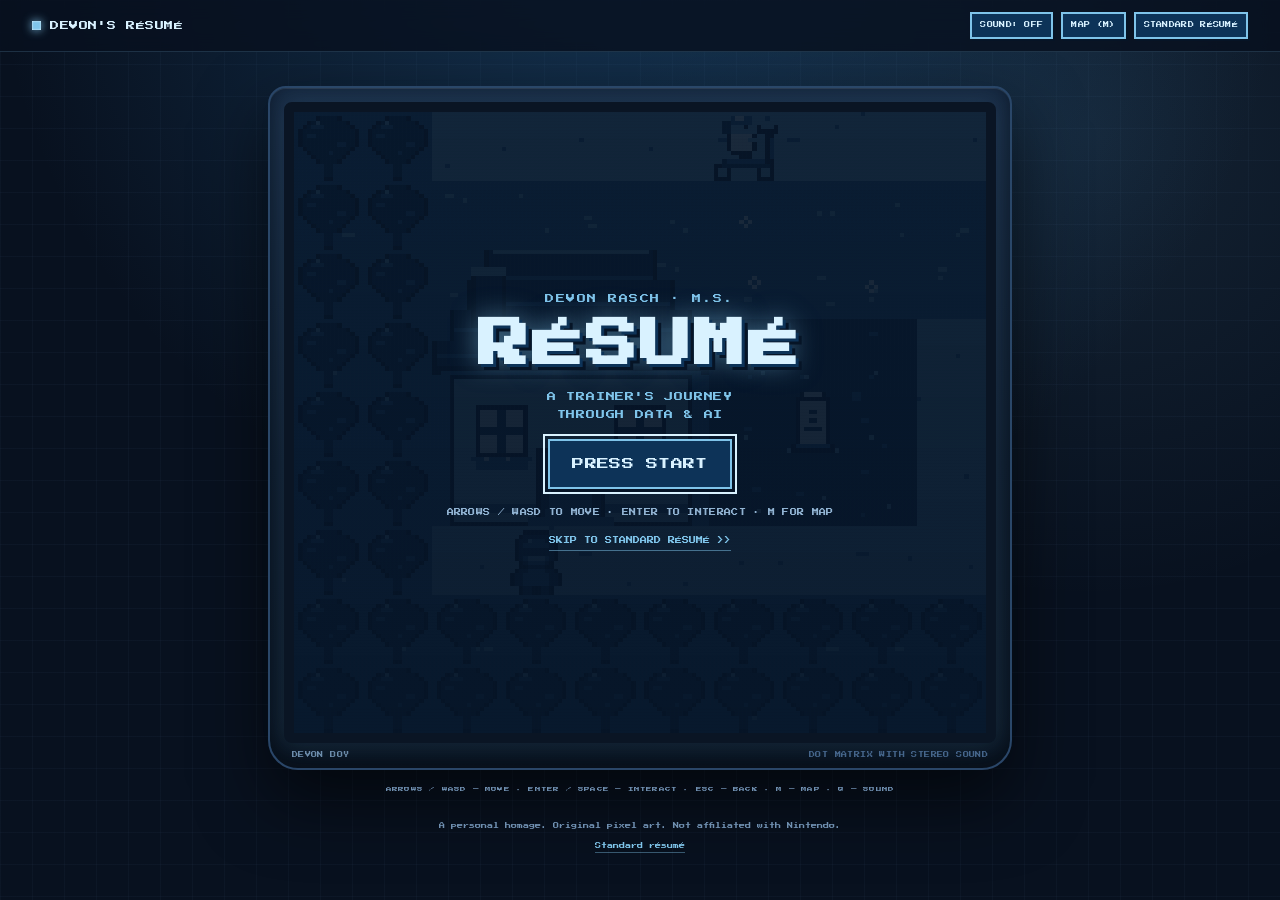
==== commit fb4df3b0: "Add scooter girls, memorial, town map, and distinct house designs - Two scooter girls patrol the pat" ====
--- a/index.html
+++ b/index.html
@@ -24,6 +24,7 @@
     <div class="brand"><span class="brand-dot" aria-hidden="true"></span> DEVON'S RÉSUMÉ</div>
     <div class="top-actions">
       <button id="soundBtn" class="pixel-btn tiny" aria-pressed="false">SOUND: OFF</button>
+      <button id="mapBtn" class="pixel-btn tiny" aria-pressed="false">MAP (M)</button>
       <a href="#resume" class="pixel-btn tiny" id="resumeBtn">STANDARD RÉSUMÉ</a>
     </div>
   </header>
@@ -47,7 +48,7 @@
             <h1 class="title-logo">RÉSUMÉ</h1>
             <p class="title-sub">A TRAINER'S JOURNEY<br>THROUGH DATA &amp; AI</p>
             <button id="startBtn" class="pixel-btn big">PRESS START</button>
-            <p class="title-hint">ARROWS / WASD TO MOVE · ENTER TO INTERACT</p>
+            <p class="title-hint">ARROWS / WASD TO MOVE · ENTER TO INTERACT · M FOR MAP</p>
             <a href="#resume" class="title-link" id="titleResumeLink">SKIP TO STANDARD RÉSUMÉ &gt;&gt;</a>
           </div>
         </div>
@@ -75,6 +76,25 @@
           </div>
         </div>
 
+        <!-- town map -->
+        <div id="townMap" class="town-map" hidden role="dialog" aria-modal="true" aria-labelledby="mapTitle">
+          <div class="map-head">
+            <div>
+              <div class="map-kicker">PALLET TOWN</div>
+              <h2 id="mapTitle" class="map-title">TOWN MAP</h2>
+            </div>
+            <button id="mapClose" class="pixel-btn small" aria-label="Close map">X</button>
+          </div>
+          <div class="map-body">
+            <canvas id="mapCanvas" width="192" height="168" aria-label="Map of Pallet Town with numbered buildings"></canvas>
+            <div id="mapLegend" class="map-legend"></div>
+          </div>
+          <div class="map-foot">
+            <span>M / ESC - CLOSE</span>
+            <span>NUMBERED BUILDINGS</span>
+          </div>
+        </div>
+
         <!-- fade transition -->
         <div id="fade" class="fade" aria-hidden="true"></div>
       </div>
@@ -96,7 +116,7 @@
       </div>
     </div>
 
-    <p class="key-hint">ARROWS / WASD — MOVE · ENTER / SPACE — INTERACT · ESC — BACK · M — SOUND</p>
+    <p class="key-hint">ARROWS / WASD — MOVE · ENTER / SPACE — INTERACT · ESC — BACK · M — MAP · Q — SOUND</p>
   </main>
 
   <footer class="site-foot">
--- a/css/style.css
+++ b/css/style.css
@@ -595,6 +595,137 @@
 
 .panel-actions .pixel-btn:hover { background: var(--gb-ink); }
 
+/* ───────────────────────── town map ───────────────────────── */
+
+.town-map {
+  position: absolute;
+  inset: 0;
+  z-index: 55;
+  display: flex;
+  flex-direction: column;
+  color: var(--gb-ink);
+  background: var(--gb-white);
+}
+
+.map-head {
+  display: flex;
+  align-items: flex-start;
+  justify-content: space-between;
+  gap: 10px;
+  padding: 10px 12px;
+  color: var(--gb-white);
+  background: var(--gb-ink);
+  border-bottom: 3px solid var(--gb-mid);
+}
+
+.map-kicker {
+  font-family: var(--pixel);
+  font-size: 6px;
+  line-height: 1.5;
+  letter-spacing: .5px;
+  color: var(--gb-light);
+}
+
+.map-title {
+  margin: 4px 0 0;
+  font-family: var(--pixel);
+  font-size: clamp(8px, 1.5vw, 12px);
+  line-height: 1.45;
+  letter-spacing: .4px;
+  color: var(--gb-white);
+}
+
+.map-head .pixel-btn {
+  flex: 0 0 auto;
+  color: var(--gb-ink);
+  background: var(--gb-light);
+  border-color: var(--gb-white);
+  box-shadow: 2px 2px 0 #000;
+}
+
+.map-head .pixel-btn:hover { background: #fff; color: var(--gb-ink); }
+
+.map-body {
+  flex: 1;
+  display: flex;
+  gap: 12px;
+  padding: 10px 12px;
+  overflow-y: auto;
+  overscroll-behavior: contain;
+}
+
+#mapCanvas {
+  display: block;
+  flex: 0 0 auto;
+  align-self: flex-start;
+  width: min(46%, 320px);
+  height: auto;
+  image-rendering: pixelated;
+  background: var(--gb-mid);
+  border: 3px solid var(--gb-ink);
+  box-shadow: inset 0 0 0 2px var(--gb-light);
+}
+
+.map-legend {
+  flex: 1;
+  min-width: 0;
+  font-family: var(--body-pixel);
+  font-size: clamp(14px, 2vw, 19px);
+  line-height: 1.15;
+}
+
+.map-legend ul {
+  display: grid;
+  gap: 5px;
+  margin: 0;
+  padding: 0;
+  list-style: none;
+}
+
+.map-legend li {
+  display: flex;
+  align-items: flex-start;
+  gap: 6px;
+}
+
+.map-num {
+  flex: 0 0 auto;
+  min-width: 18px;
+  padding: 2px 3px;
+  font-family: var(--pixel);
+  font-size: 6px;
+  line-height: 1.4;
+  text-align: center;
+  color: var(--gb-white);
+  background: var(--gb-dark);
+  border: 1px solid var(--gb-ink);
+}
+
+.map-key {
+  flex: 0 0 auto;
+  width: 10px;
+  height: 10px;
+  margin-top: 3px;
+  border: 2px solid var(--gb-ink);
+}
+
+.map-key.player { background: var(--gb-white); }
+.map-key.girls { background: var(--gb-light); }
+
+.map-foot {
+  display: flex;
+  align-items: center;
+  justify-content: space-between;
+  gap: 8px;
+  padding: 7px 12px;
+  font-family: var(--pixel);
+  font-size: 6px;
+  line-height: 1.6;
+  color: var(--gb-dark);
+  background: var(--gb-white);
+  border-top: 3px solid var(--gb-mid);
+}
+
 /* ───────────────────────── fade transition ───────────────────────── */
 
 .fade {
@@ -858,6 +989,15 @@
   .trainer-avatar { width: 56px; height: 56px; }
   .bezel-label { font-size: 5px; }
   .bezel-label span { display: none; }
+  .map-head { padding: 8px 9px; }
+  .map-body { flex-direction: column; gap: 8px; padding: 8px 9px; }
+  #mapCanvas { width: min(100%, 150px); align-self: center; }
+  .map-legend { font-size: 14px; }
+  .map-legend ul { grid-template-columns: 1fr 1fr; gap: 4px 8px; }
+  .map-desc { display: none; }
+  .map-num { min-width: 16px; font-size: 5px; padding: 1px 2px; }
+  .map-key { width: 8px; height: 8px; margin-top: 3px; }
+  .map-foot { font-size: 5px; padding: 6px 9px; }
 }
 
 @media (max-width: 420px) {
